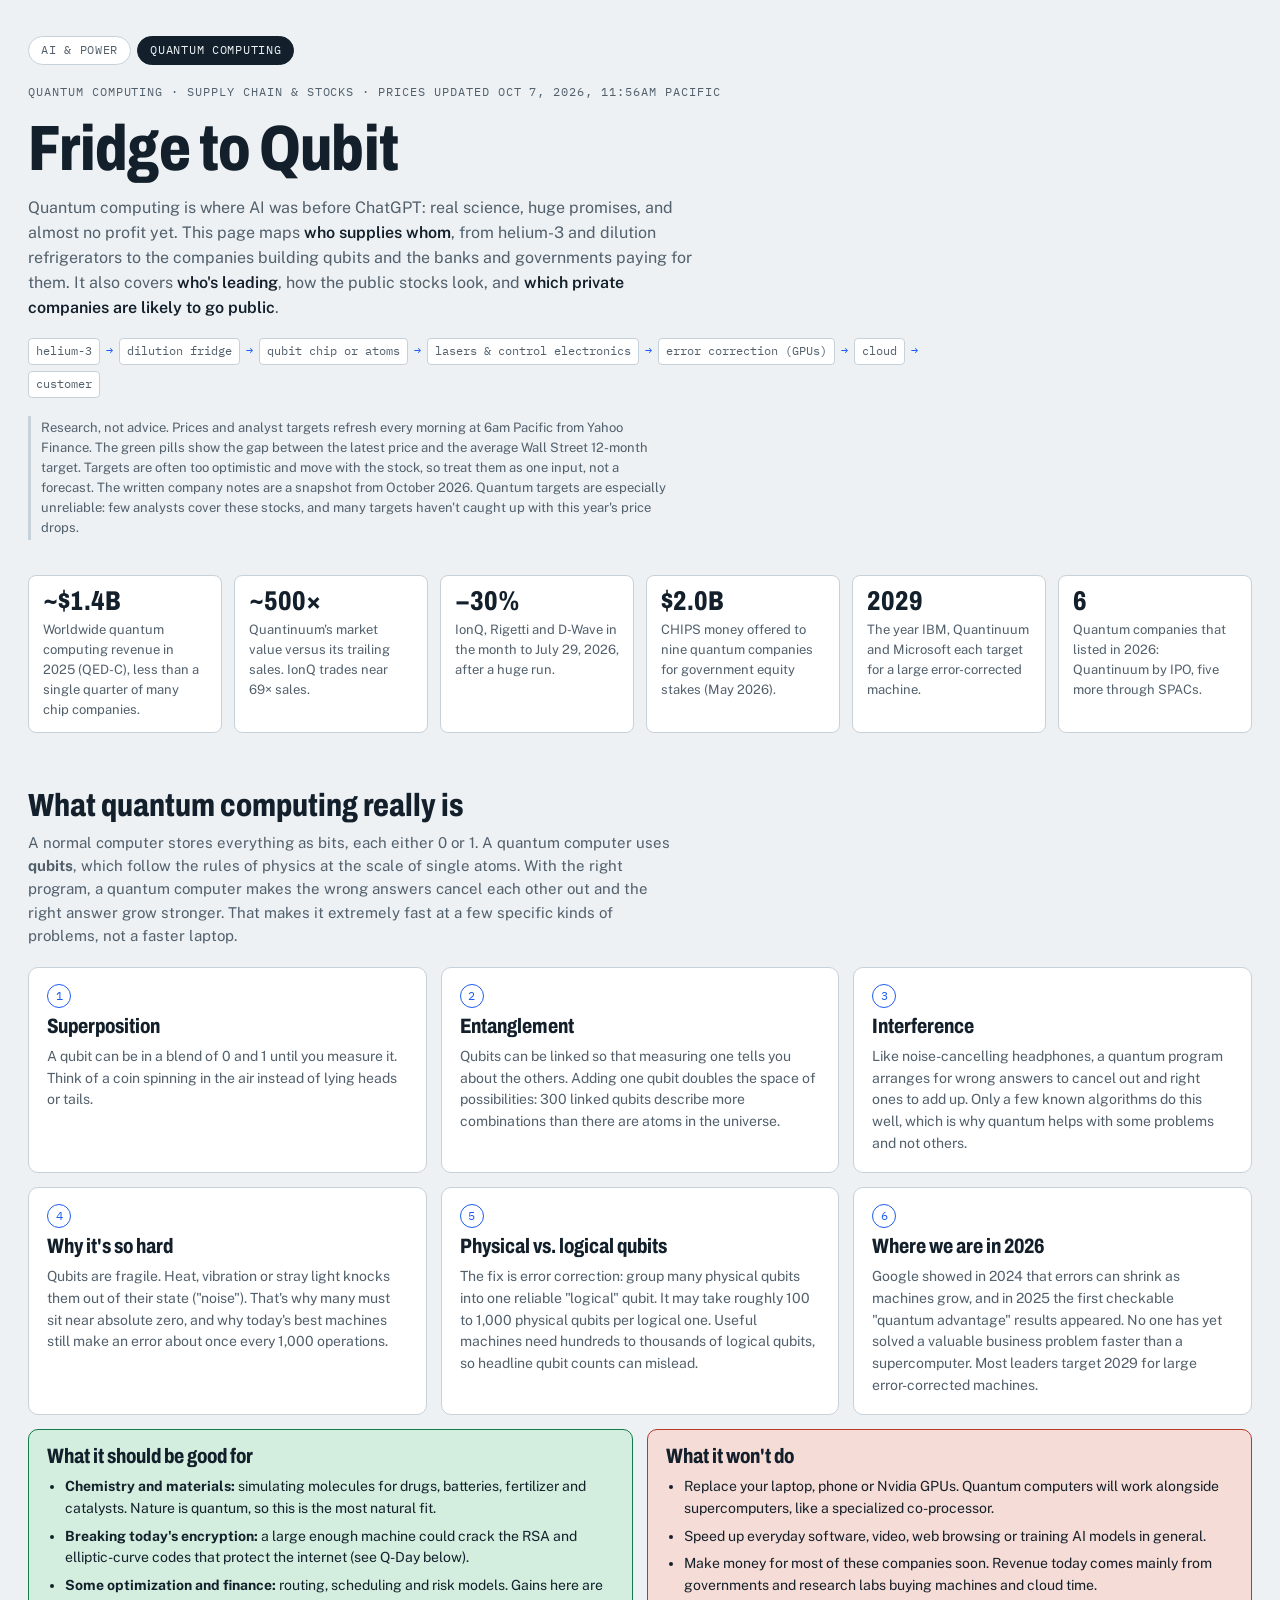
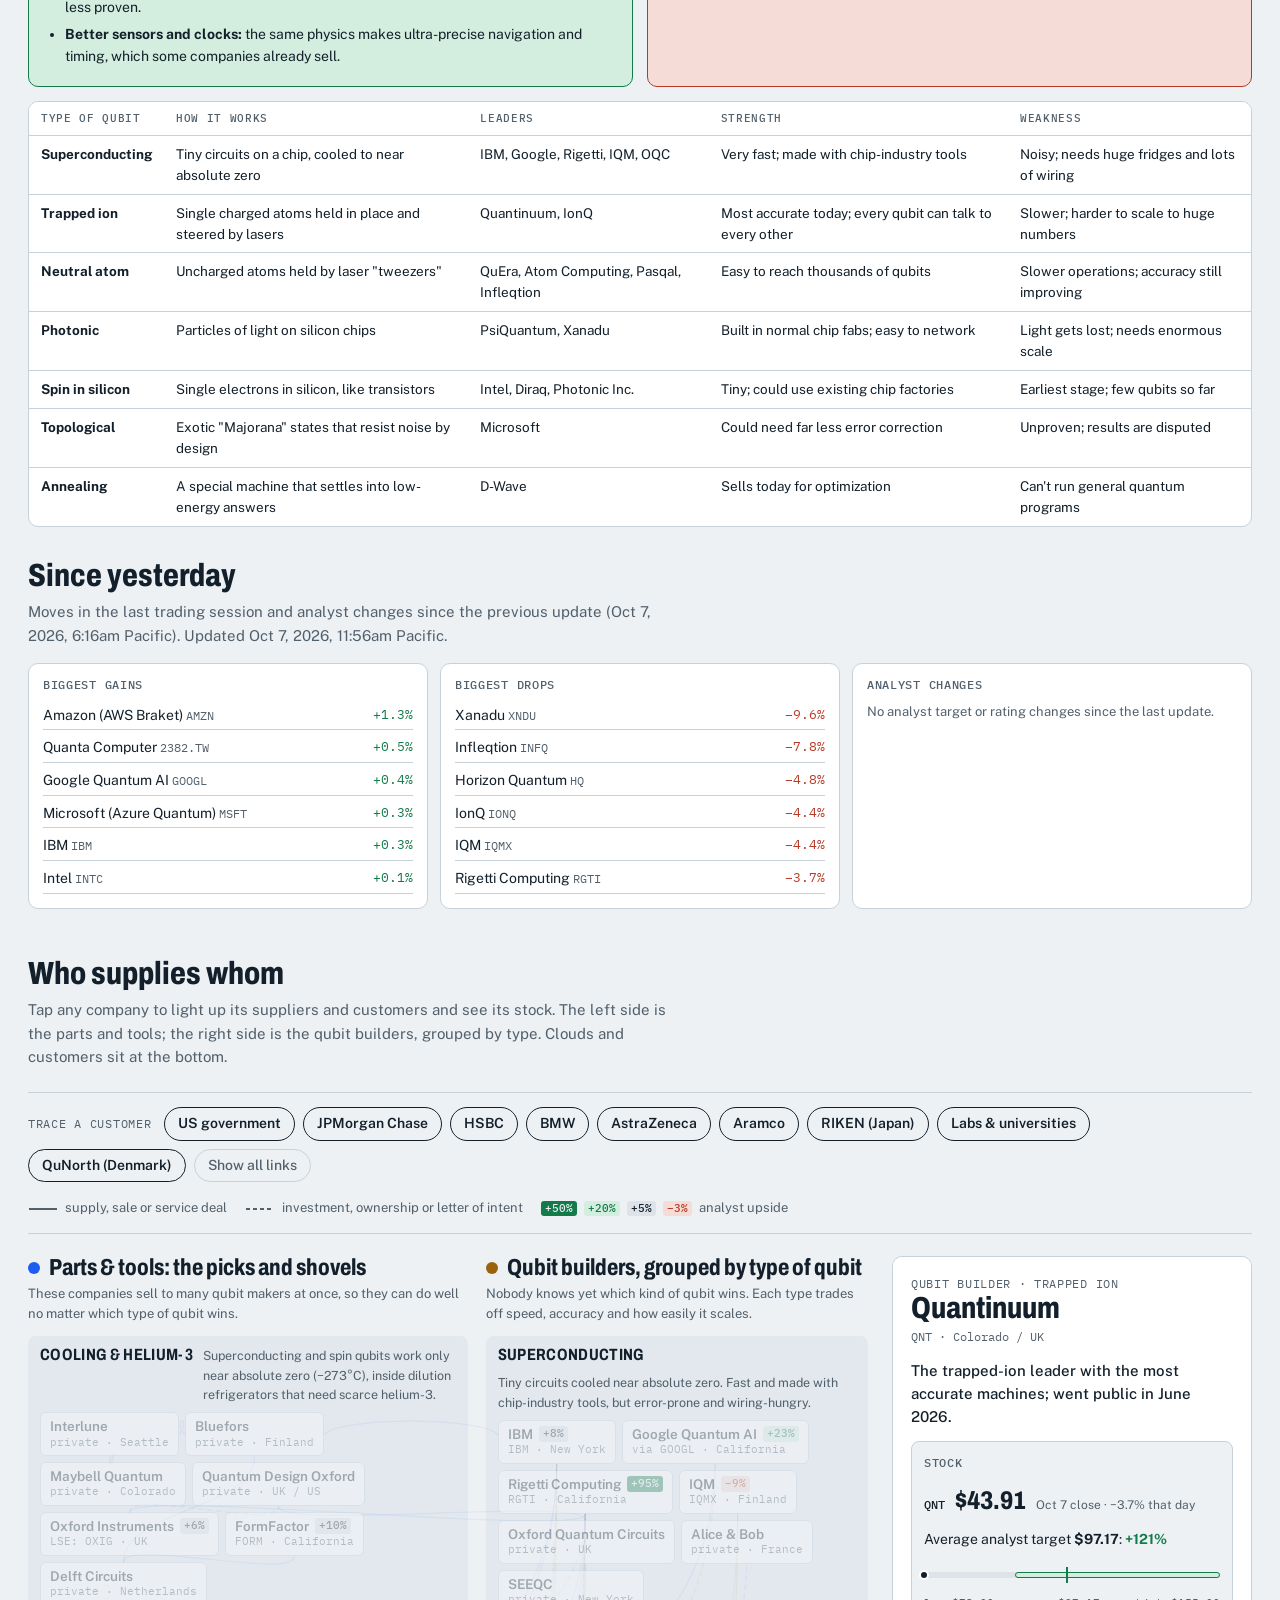
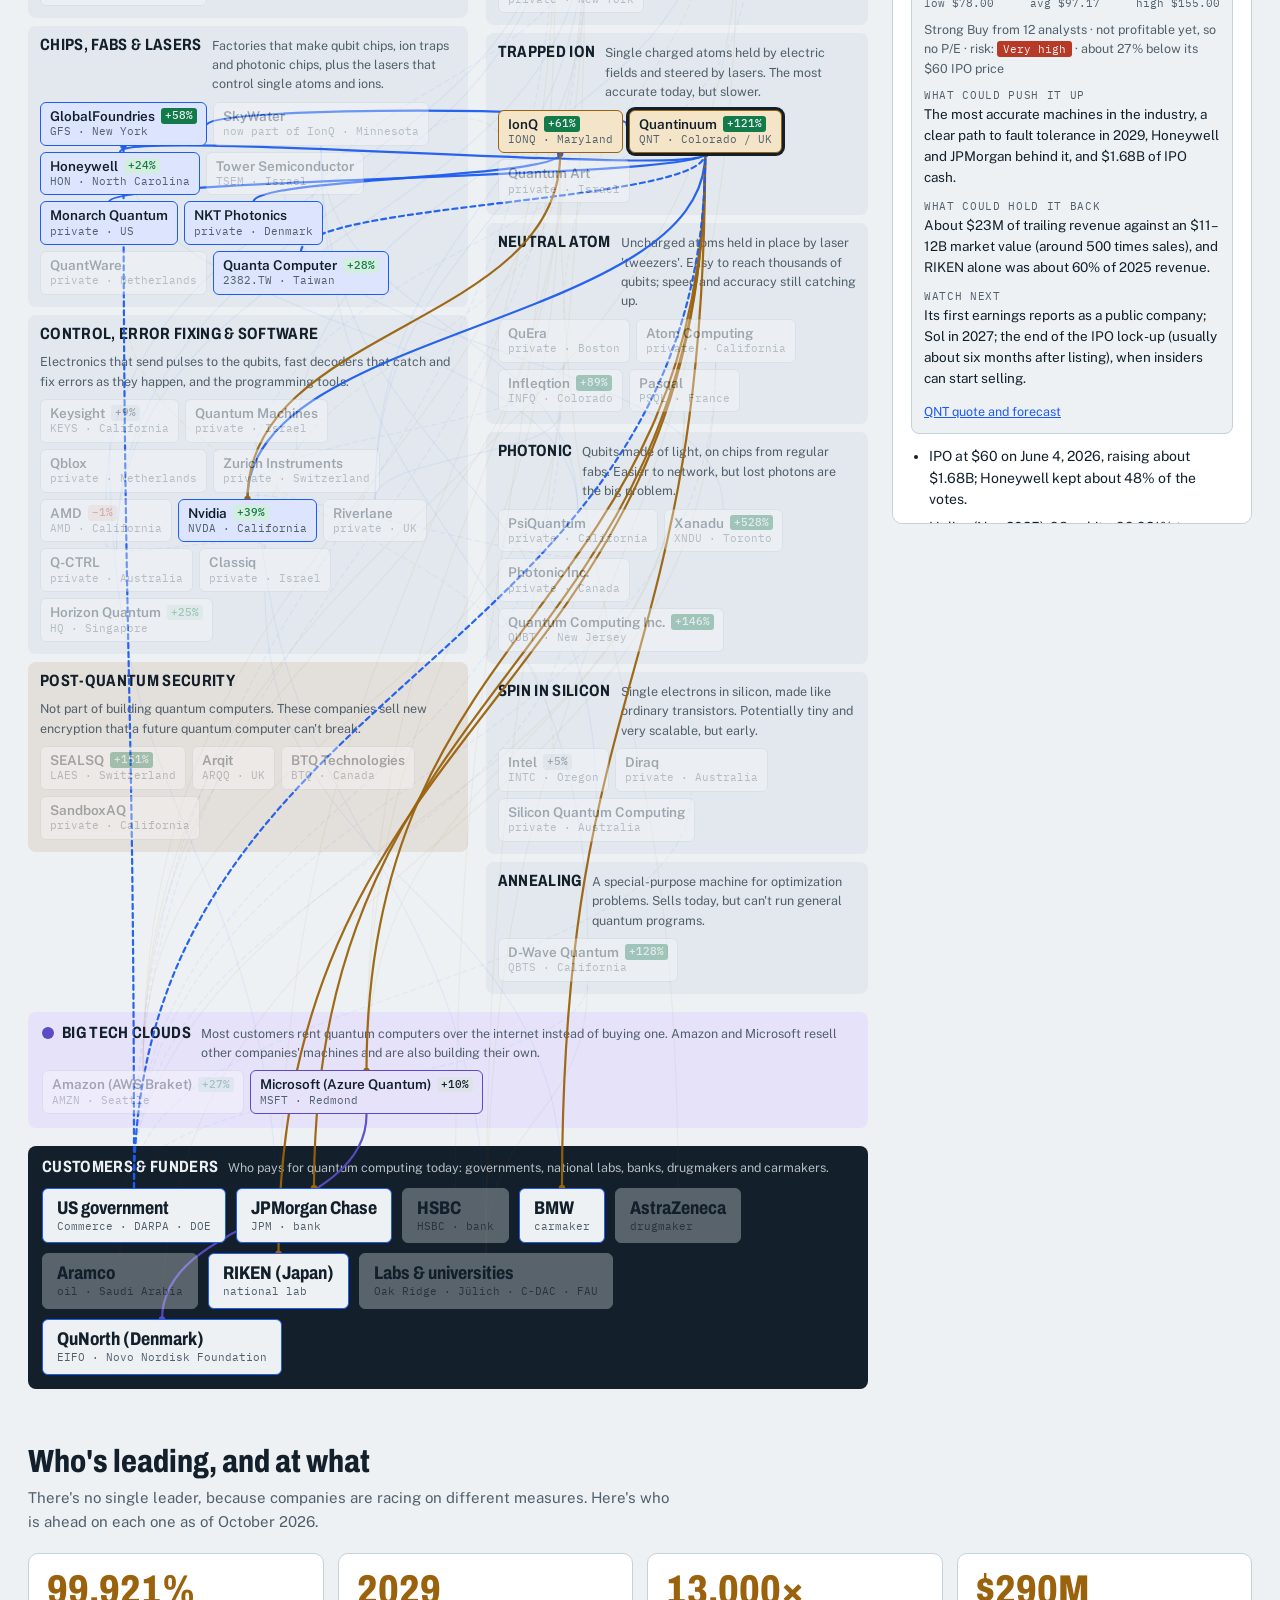
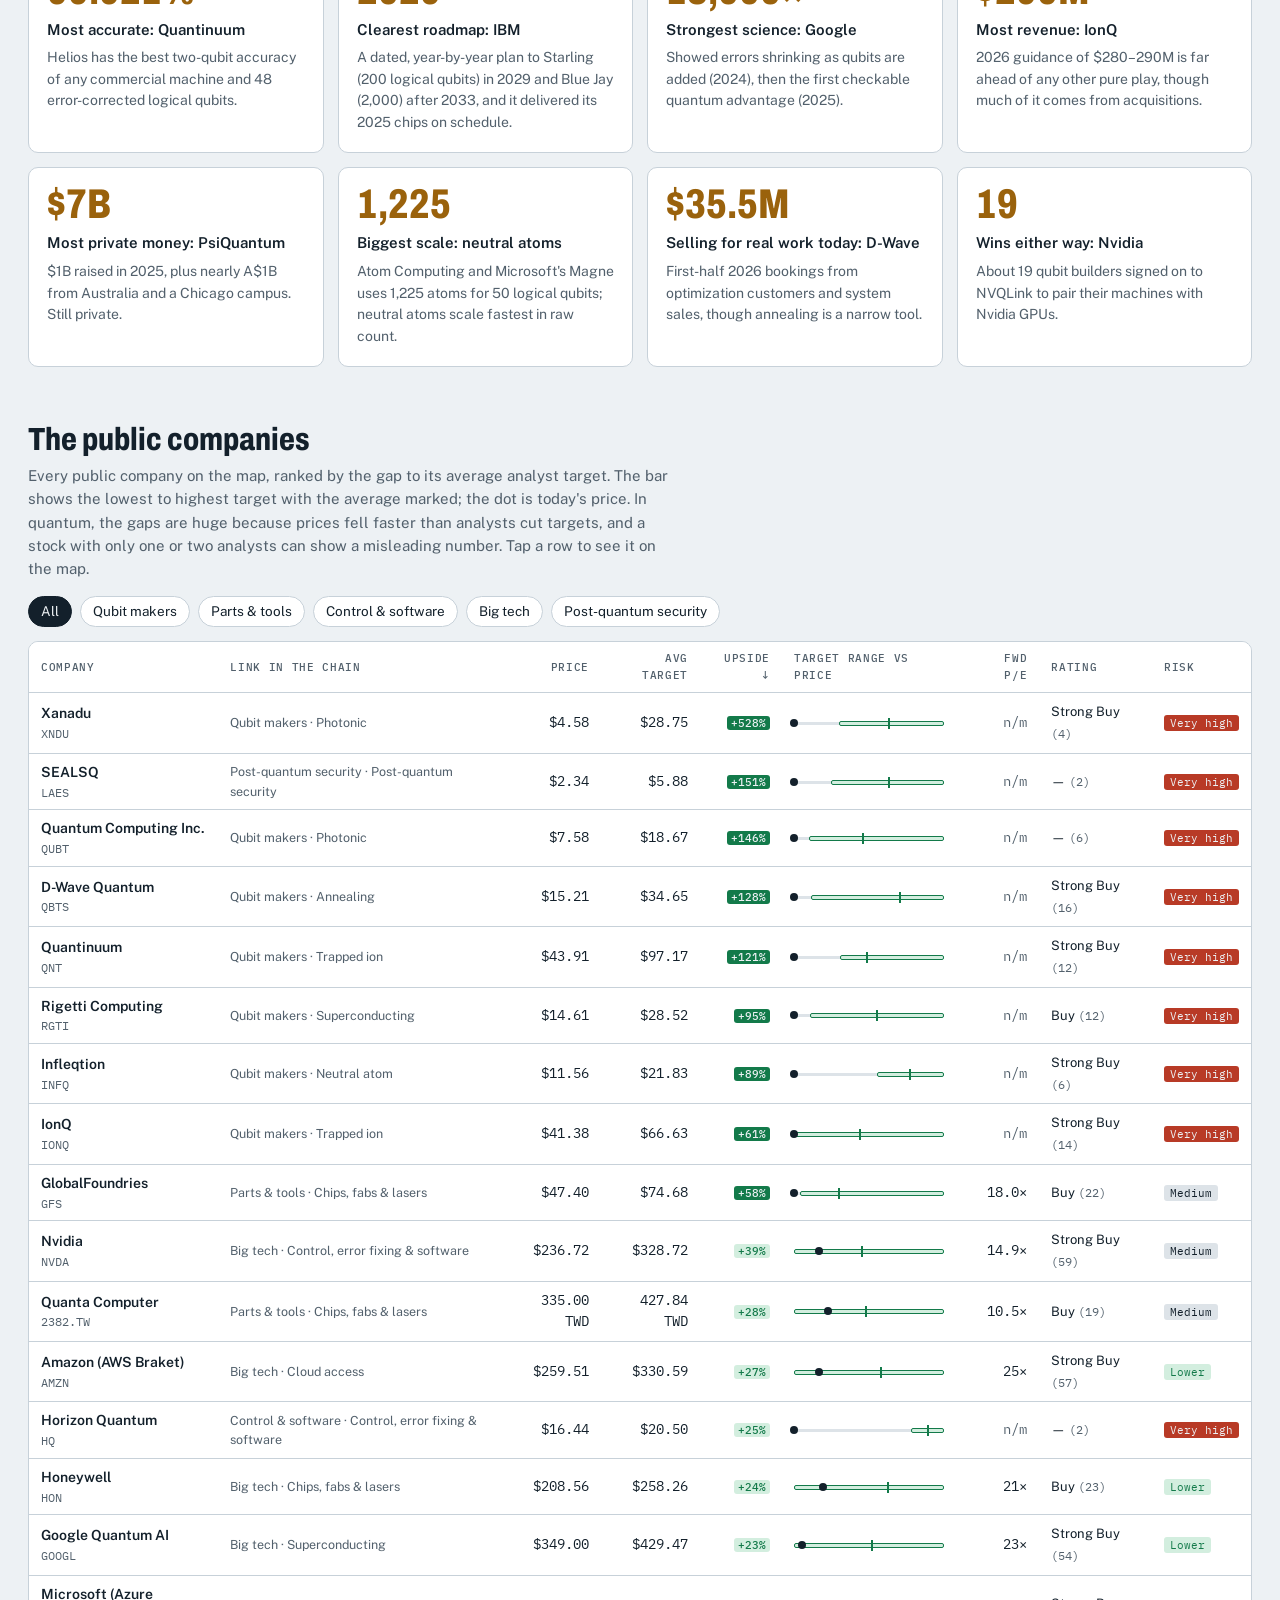
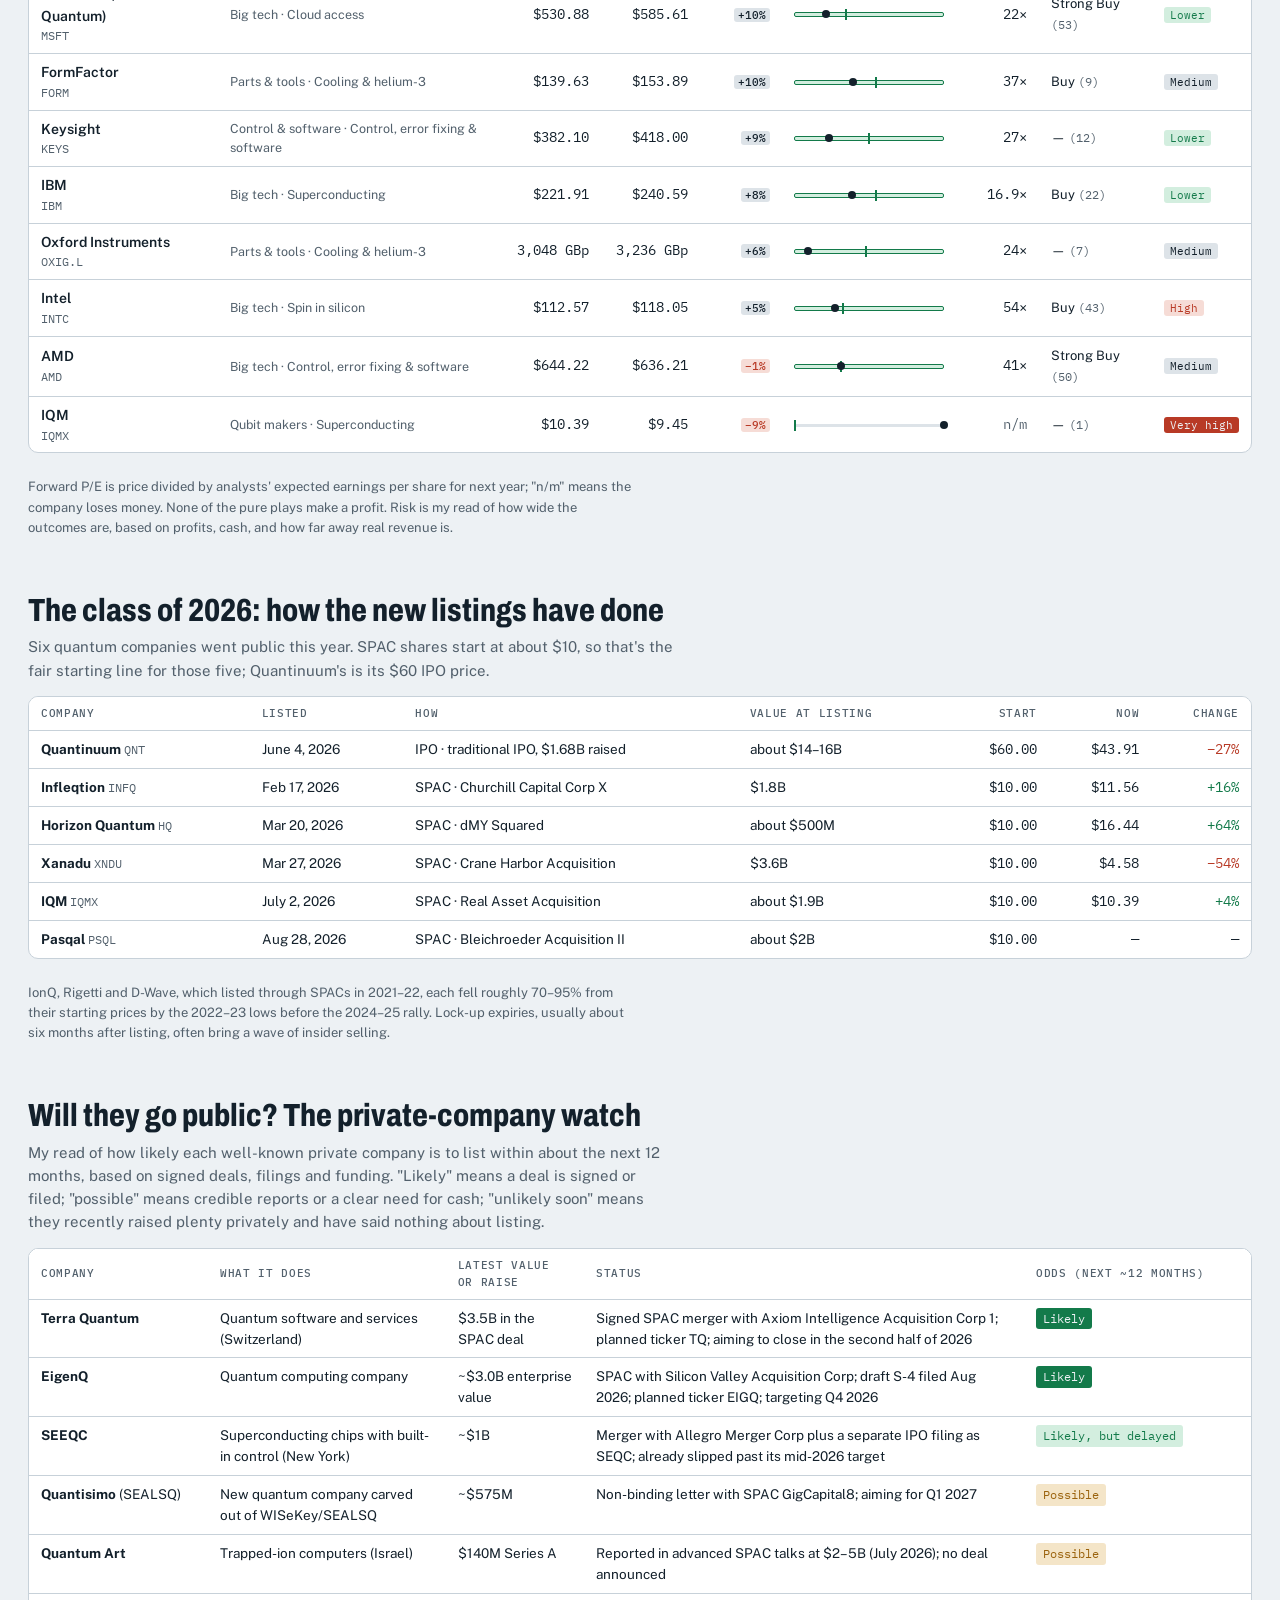
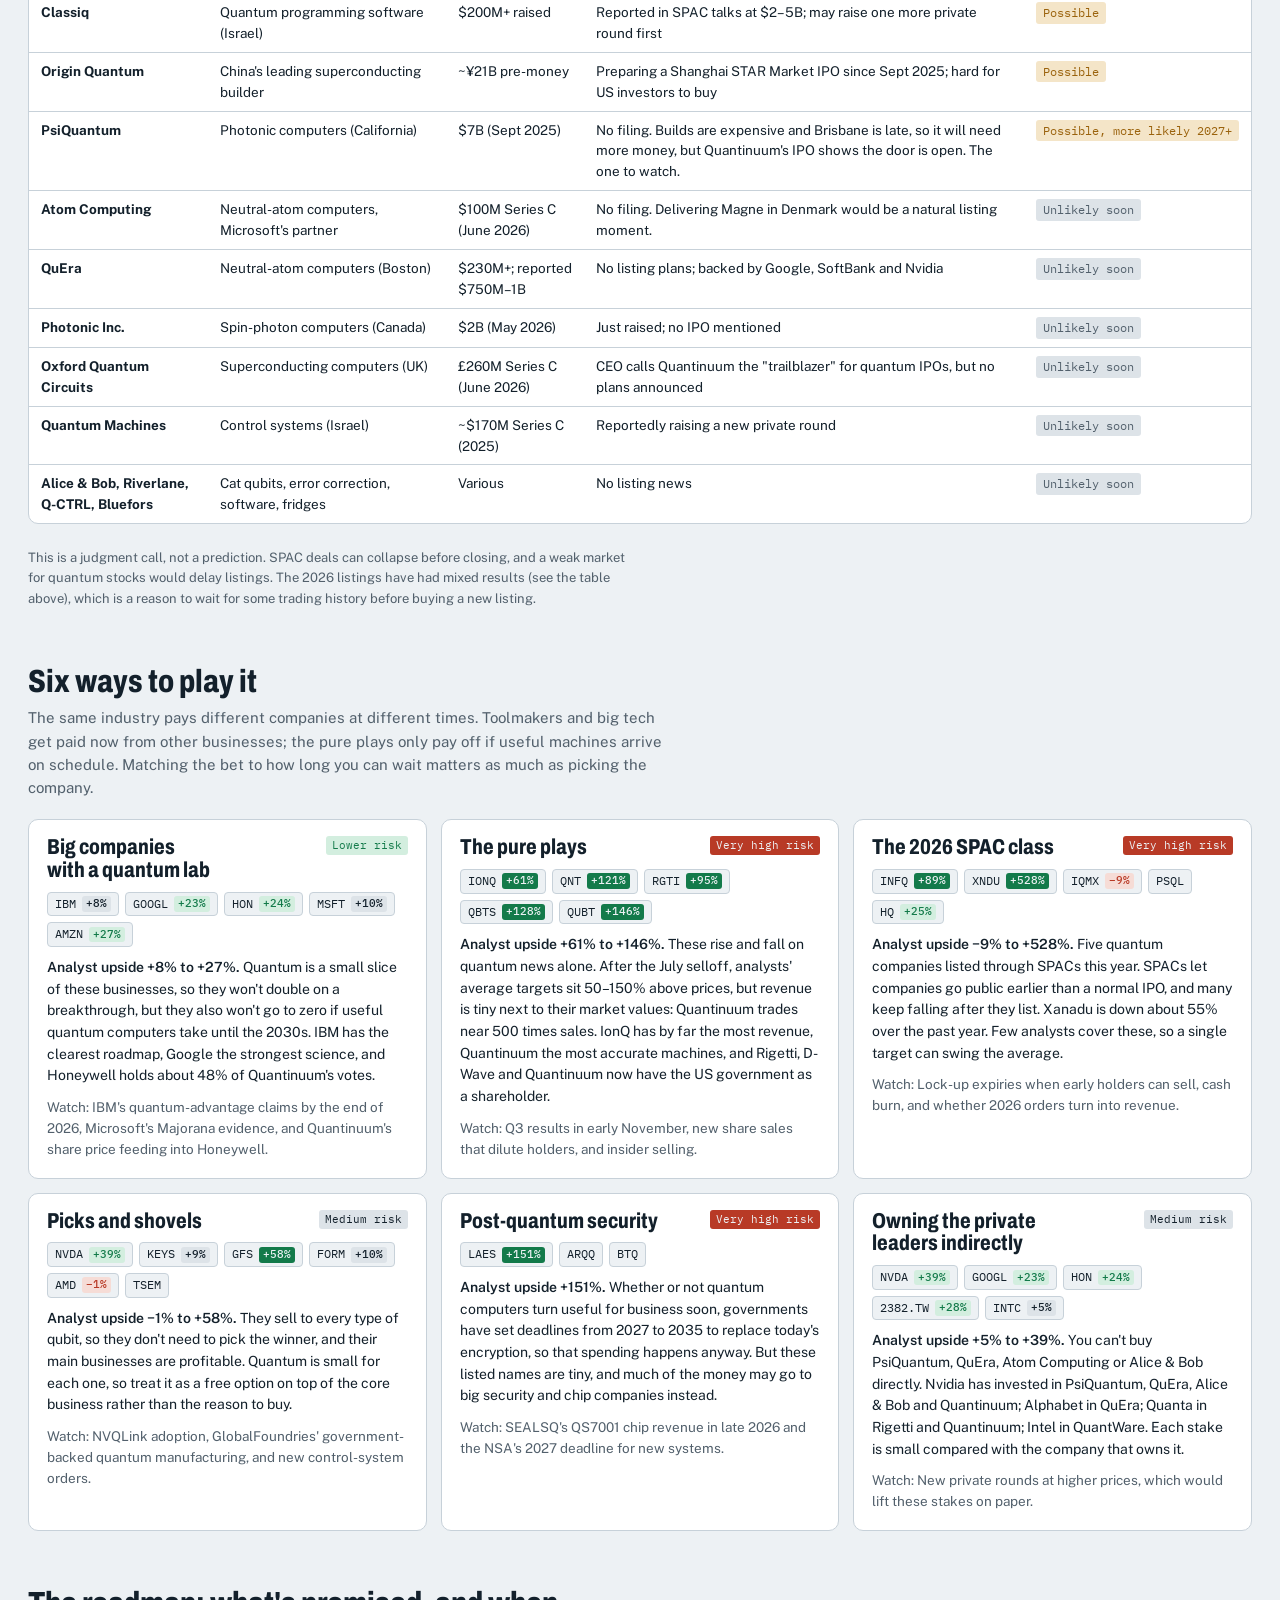
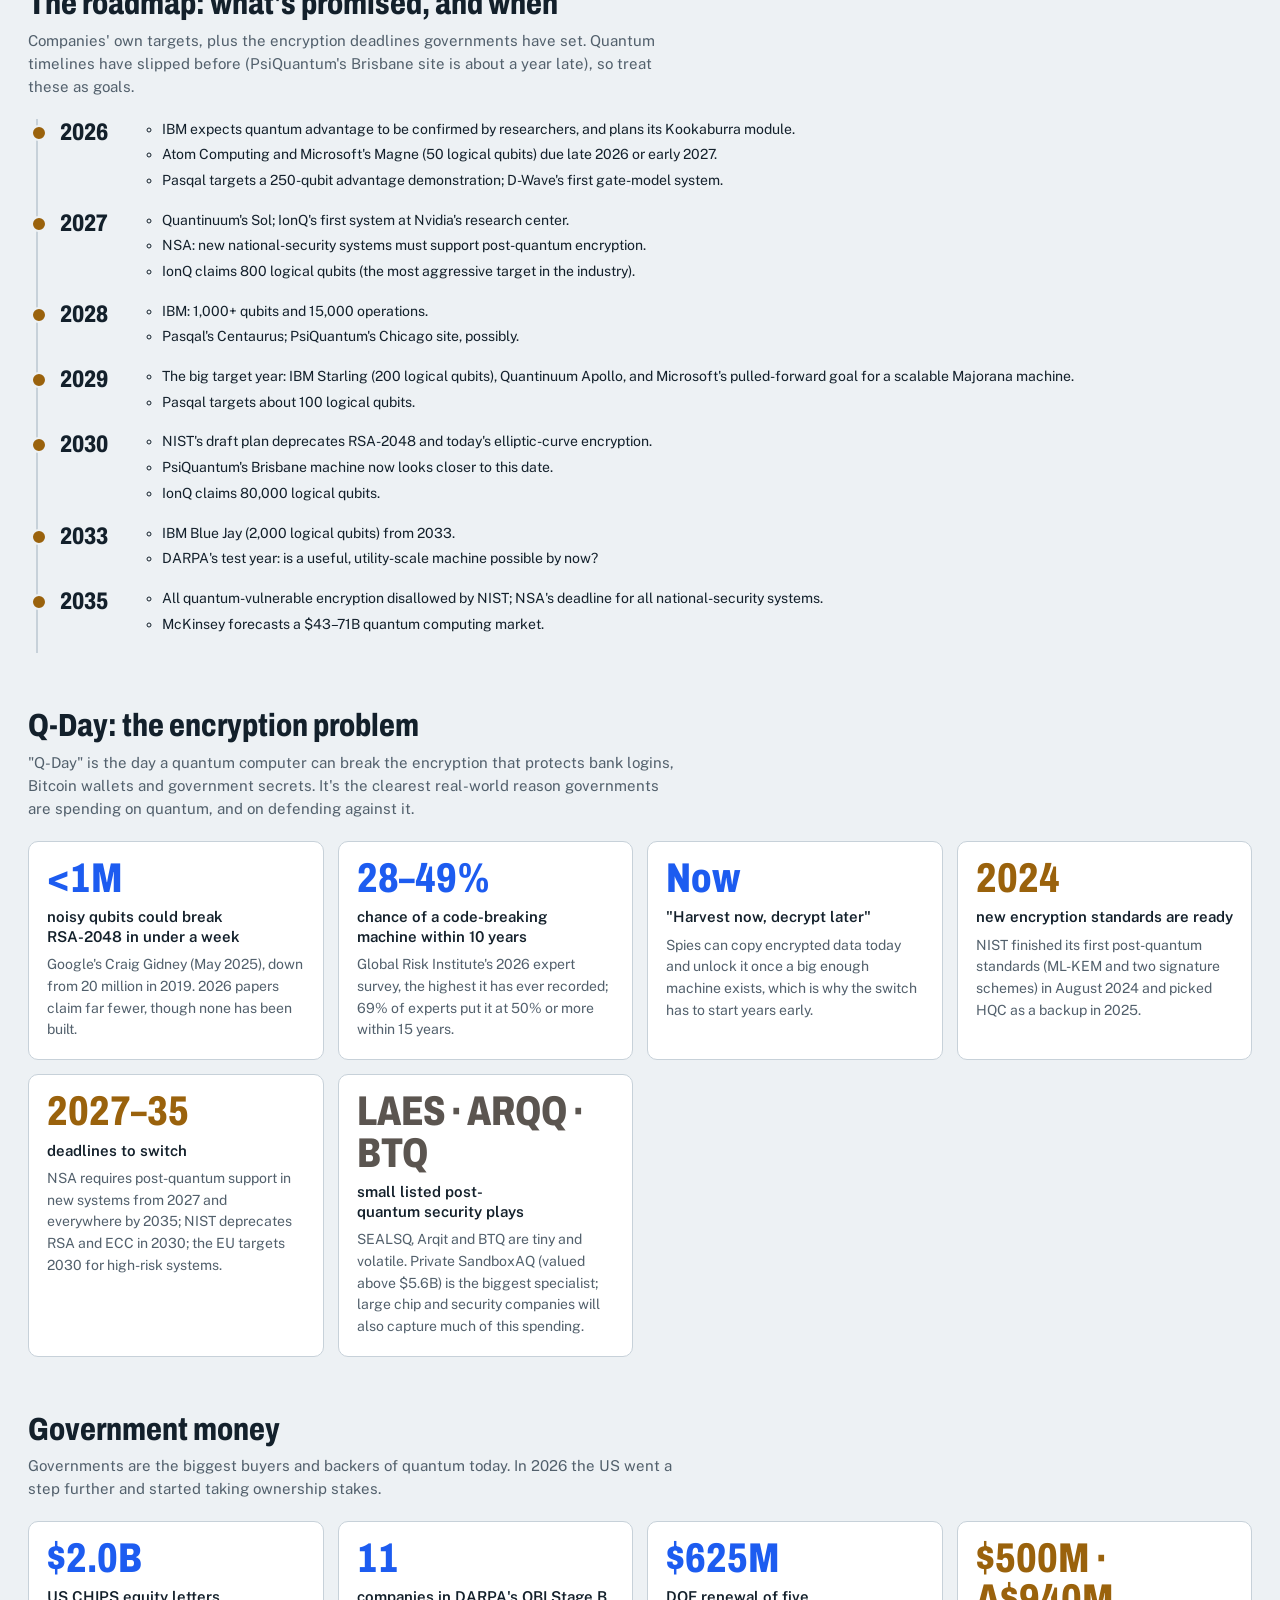
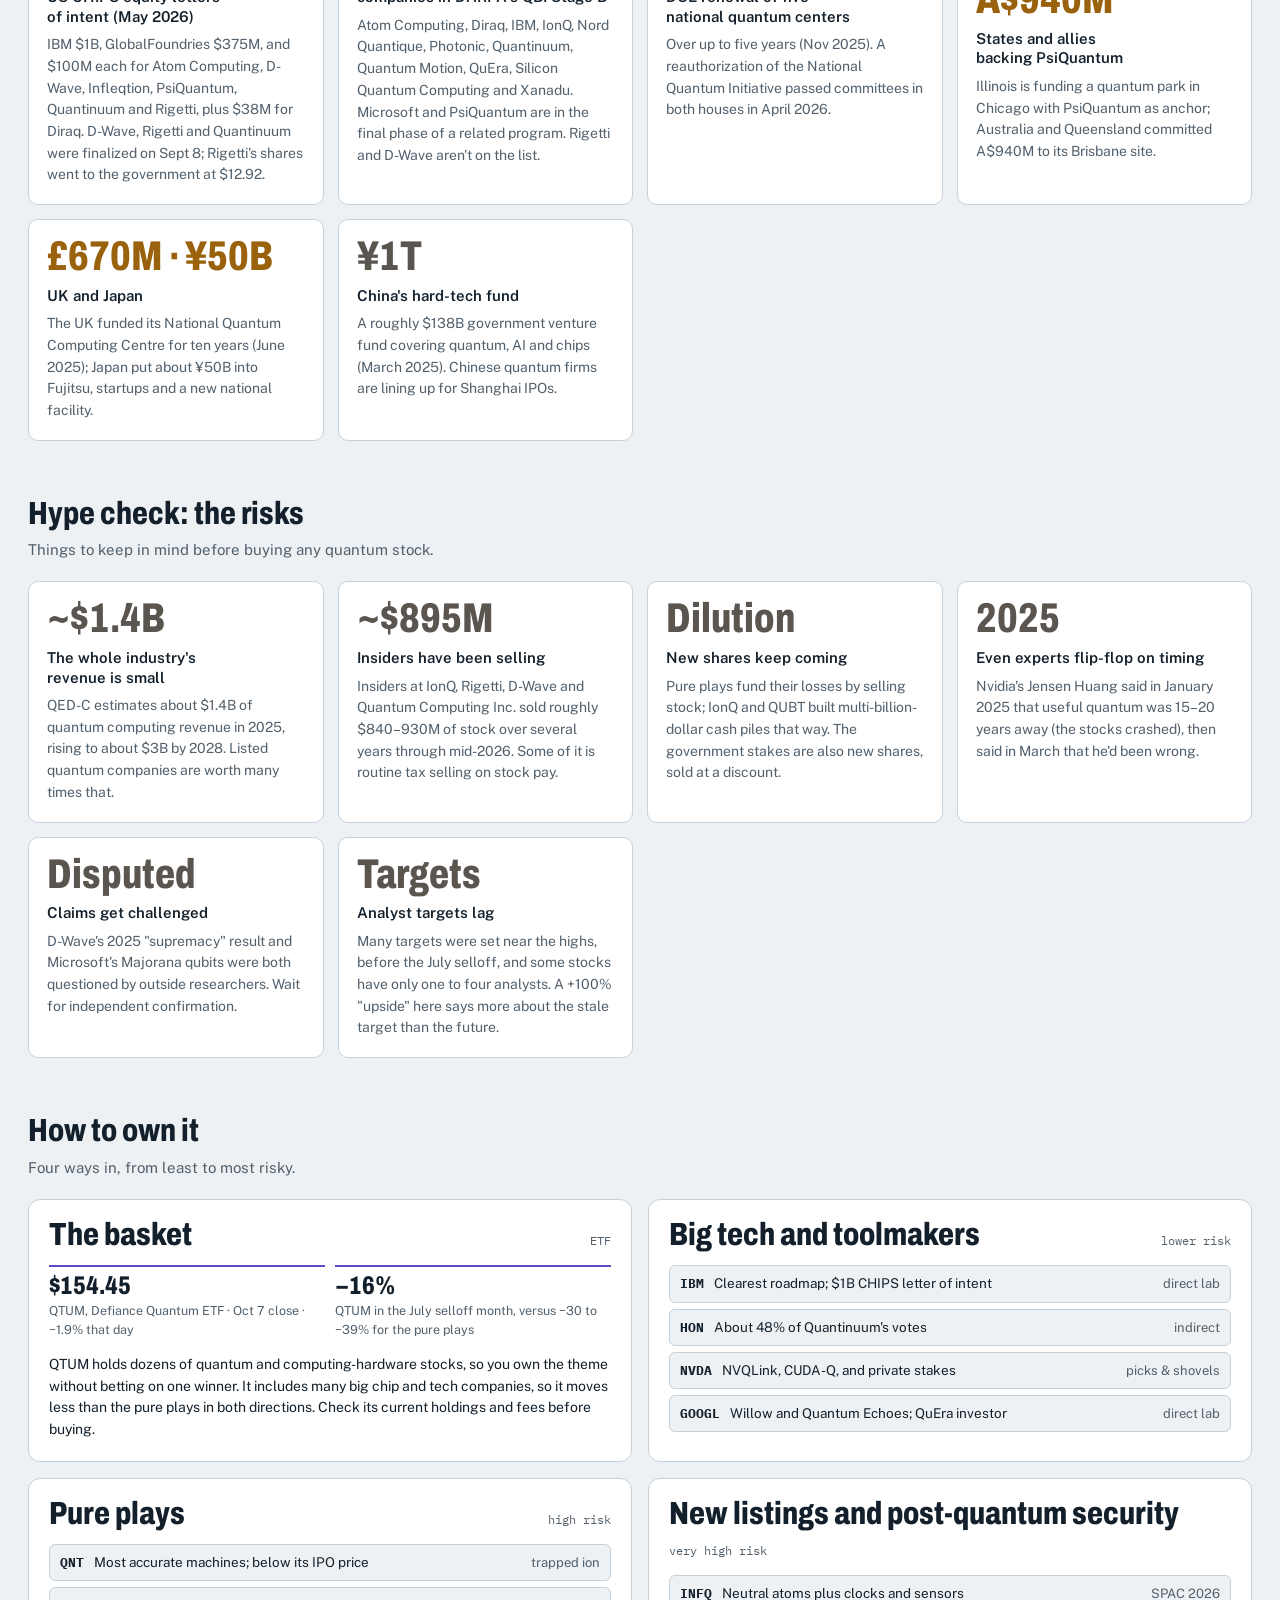
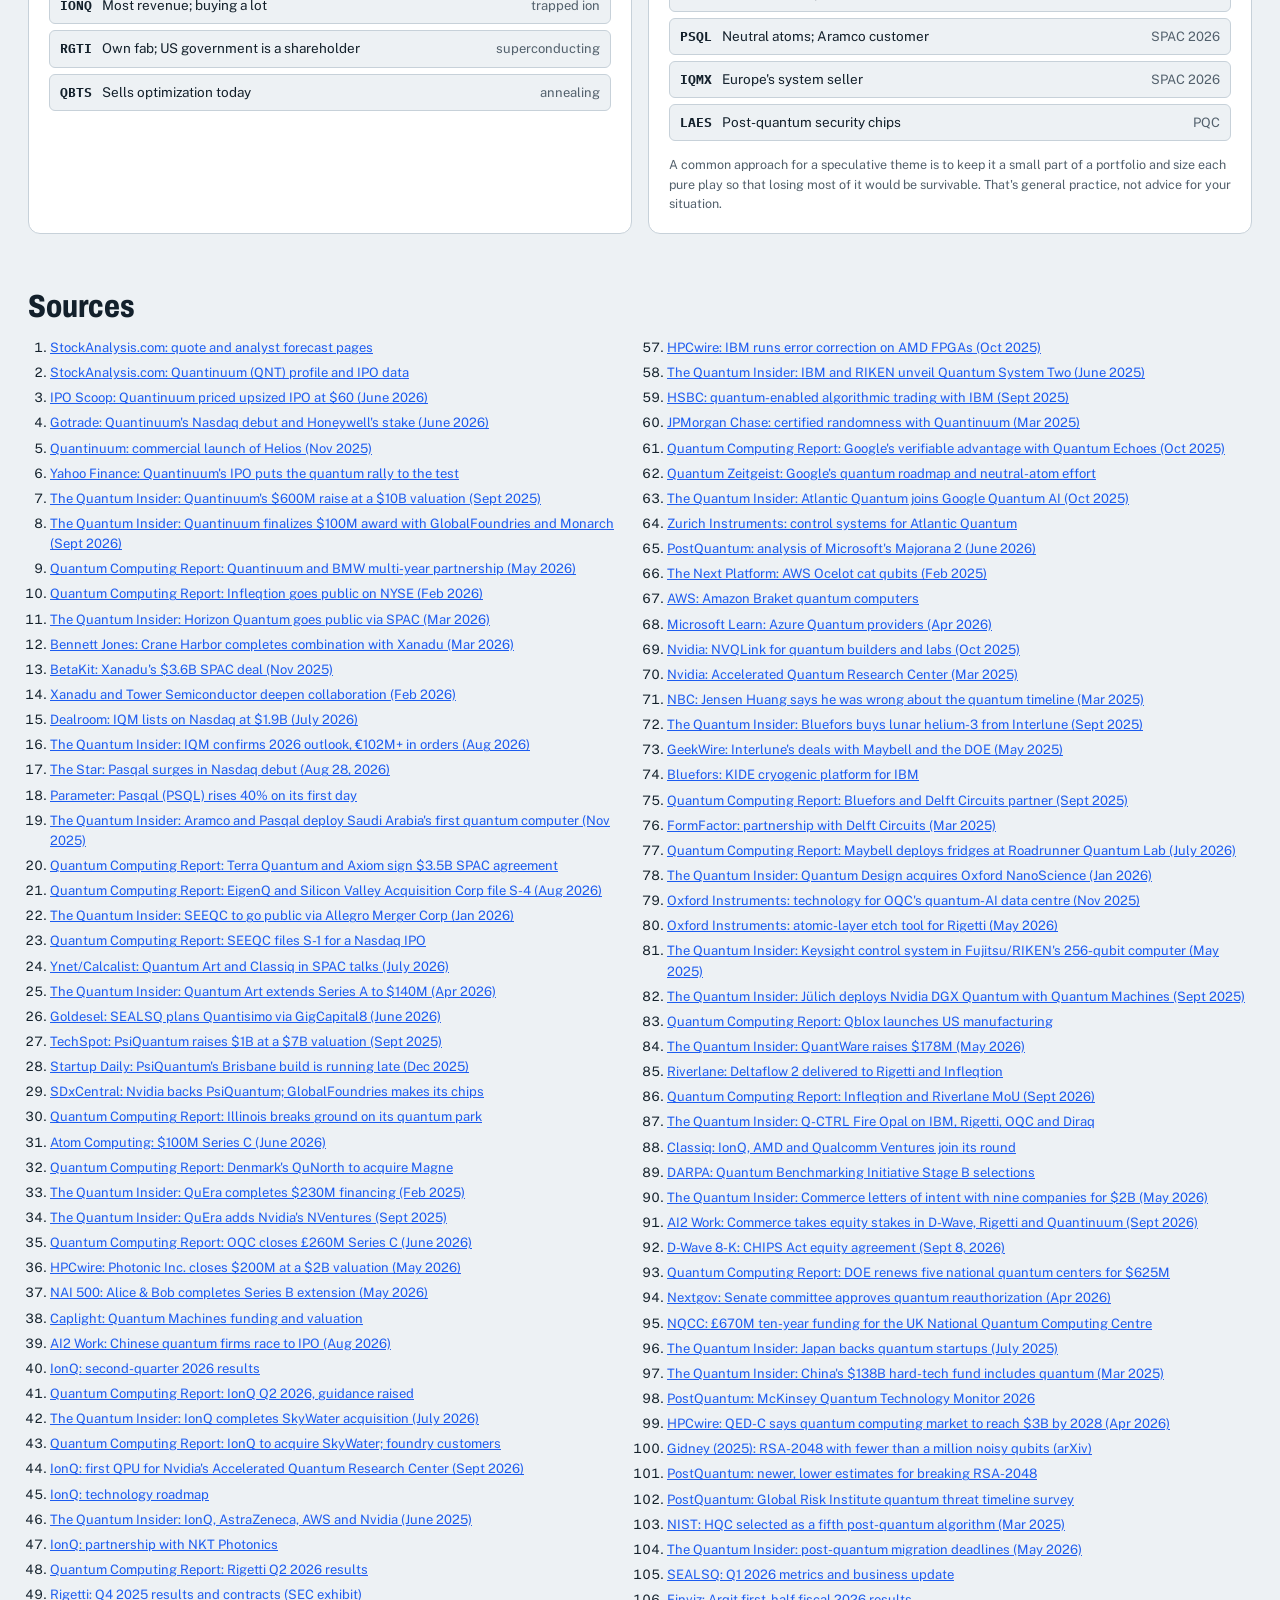
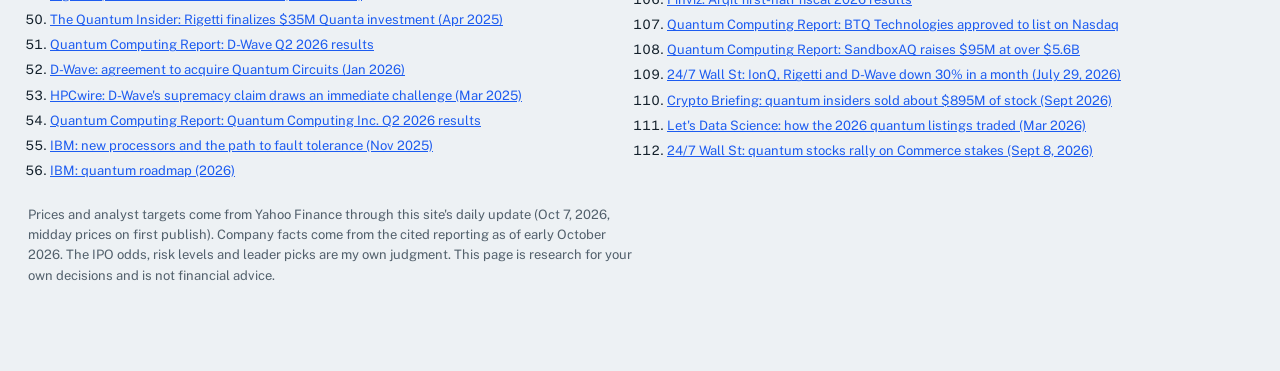
==== quantum.html @ eed77978 "Add quantum computing page and share the page engine - quantum.html: supply-chain map, leaders, publ" ====
<!doctype html>
<html lang="en">
<head>
<meta charset="utf-8">
<meta name="viewport" content="width=device-width, initial-scale=1, viewport-fit=cover">
<meta name="description" content="Interactive map of the quantum computing supply chain: who supplies whom, who's leading, public stocks with analyst targets, and which private companies may go public.">
<title>Fridge to Qubit</title>
<link rel="preconnect" href="https://fonts.googleapis.com">
<link rel="preconnect" href="https://fonts.gstatic.com" crossorigin>
<link rel="stylesheet" href="https://fonts.googleapis.com/css2?family=Archivo:wdth,wght@75..100,500..800&family=IBM+Plex+Mono:wght@400;500&family=Public+Sans:wght@400;500;600&display=swap">
<style>
/* Layout: two supply lanes (uranium → reactor, silicon → rack) feed a full-width band of data center builders, then the buyers; an inspector shows the selected company's role and stock; below, an upside table and themes. */
:root{
  --bg:#EDF1F4; --surface:#FFFFFF; --band:#E2E8ED; --ink:#13202B; --muted:#52606C; --rule:#C7D1D9;
  --atom:#1D5CF0; --atom-soft:#DCE5FD; --si:#9A620C; --si-soft:#F4E5C8; --coal:#5B5550; --coal-soft:#E3DFDA;
  --dc:#5B4BC4; --dc-soft:#E6E2FA;
  --pos:#137A4A; --pos-soft:#D3EEDF; --neg:#B83A26; --neg-soft:#F6DCD6; --flat:#DDE3E8;
  --dim:.32;
  --display:"Archivo","Arial Narrow",system-ui,sans-serif;
  --body:"Public Sans",system-ui,-apple-system,"Segoe UI",sans-serif;
  --mono:"IBM Plex Mono",ui-monospace,"SFMono-Regular",Menlo,monospace;
}
@media (prefers-color-scheme:dark){:root:not([data-theme="light"]){
  --bg:#0D141A; --surface:#151F28; --band:#1A2631; --ink:#E5ECF2; --muted:#92A2AF; --rule:#2B3946;
  --atom:#7099FF; --atom-soft:#1B2A4C; --si:#E2A64C; --si-soft:#3A2C15; --coal:#B8AFA6; --coal-soft:#2B2825;
  --dc:#A99CFF; --dc-soft:#272347;
  --pos:#4CC38A; --pos-soft:#163527; --neg:#F07A66; --neg-soft:#3D1F1A; --flat:#26323D;
  --dim:.28; color-scheme:dark }}
:root[data-theme="dark"]{
  --bg:#0D141A; --surface:#151F28; --band:#1A2631; --ink:#E5ECF2; --muted:#92A2AF; --rule:#2B3946;
  --atom:#7099FF; --atom-soft:#1B2A4C; --si:#E2A64C; --si-soft:#3A2C15; --coal:#B8AFA6; --coal-soft:#2B2825;
  --dc:#A99CFF; --dc-soft:#272347;
  --pos:#4CC38A; --pos-soft:#163527; --neg:#F07A66; --neg-soft:#3D1F1A; --flat:#26323D;
  --dim:.28; color-scheme:dark }

*{box-sizing:border-box}
[hidden]{display:none!important}
body{background:var(--bg);color:var(--ink);font-family:var(--body);font-size:15px;line-height:1.55}
.wrap{max-width:1360px;margin:0 auto;padding-inline:20px;padding-block:28px 64px}
h1,h2,h3{font-family:var(--display);font-stretch:78%;text-wrap:balance;margin:0;line-height:1.05}
a{color:var(--atom)}
button{font:inherit;color:inherit}
:focus-visible{outline:2px solid var(--atom);outline-offset:2px}
.num{font-family:var(--mono);font-variant-numeric:tabular-nums}

/* page nav */
.pages{display:flex;flex-wrap:wrap;gap:6px;margin-bottom:18px}
.pages a{font-family:var(--mono);font-size:12px;letter-spacing:.06em;text-transform:uppercase;text-decoration:none;color:var(--muted);border:1px solid var(--rule);border-radius:999px;padding:4px 12px;background:var(--surface)}
.pages a:hover{color:var(--ink);border-color:var(--ink)}
.pages a[aria-current="page"]{background:var(--ink);color:var(--bg);border-color:var(--ink)}

/* header */
.top{display:grid;gap:14px;max-width:900px}
.kicker{font-family:var(--mono);font-size:12px;letter-spacing:.08em;text-transform:uppercase;color:var(--muted)}
h1{font-size:clamp(2.4rem,6vw,4rem);font-weight:800;letter-spacing:-.01em}
.lede{margin:0;max-width:68ch;color:var(--muted);font-size:16px}
.lede b{color:var(--ink);font-weight:600}
.fuelpath{display:flex;flex-wrap:wrap;gap:6px;align-items:center;margin-top:4px;font-family:var(--mono);font-size:12px;color:var(--muted)}
.fuelpath span{background:var(--surface);border:1px solid var(--rule);border-radius:4px;padding:3px 7px;white-space:nowrap}
.fuelpath i{font-style:normal;color:var(--atom)}
.notice{margin-top:4px;font-size:13px;color:var(--muted);border-left:3px solid var(--rule);padding:2px 0 2px 10px;max-width:80ch}

/* setup strip */
.setup{display:grid;grid-template-columns:repeat(auto-fit,minmax(min(100%,190px),1fr));gap:12px;margin-top:22px}
.setup div{background:var(--surface);border:1px solid var(--rule);border-radius:8px;padding:12px 14px;display:grid;gap:4px;align-content:start}
.setup b{font-family:var(--display);font-stretch:75%;font-size:1.7rem;font-weight:800;line-height:1;font-variant-numeric:tabular-nums}
.setup span{font-size:13px;color:var(--muted)}

.controls{display:flex;flex-wrap:wrap;gap:16px 28px;align-items:center;margin-top:24px;padding-block:14px;border-top:1px solid var(--rule);border-bottom:1px solid var(--rule)}
.pick{display:flex;flex-wrap:wrap;gap:8px;align-items:center}
.pick .lbl{font-family:var(--mono);font-size:12px;text-transform:uppercase;letter-spacing:.06em;color:var(--muted);margin-right:4px}
.pick button{border:1px solid var(--ink);background:transparent;border-radius:999px;padding:5px 13px;cursor:pointer;font-weight:600;font-size:14px}
.pick button[aria-pressed="true"]{background:var(--ink);color:var(--bg)}
.pick button.clear{border-color:var(--rule);font-weight:500;color:var(--muted)}
.legend{display:flex;flex-wrap:wrap;gap:8px 18px;font-size:13px;color:var(--muted);align-items:center}
.legend span{display:inline-flex;align-items:center;gap:7px}
.legend svg{flex:none}
.legend .fut{width:22px;height:14px;border:1.5px dashed var(--muted);border-radius:3px}

/* upside pill */
.up{font-family:var(--mono);font-size:10.5px;font-weight:500;border-radius:3px;padding:0 4px;line-height:1.5;white-space:nowrap;font-variant-numeric:tabular-nums}
.up.hi{background:var(--pos);color:var(--bg)}
.up.mid{background:var(--pos-soft);color:var(--pos)}
.up.lo{background:var(--flat);color:var(--ink)}
.up.neg{background:var(--neg-soft);color:var(--neg)}
.up.pv{background:transparent;color:var(--muted);border:1px solid var(--rule)}

/* main grid */
.stage{display:grid;grid-template-columns:minmax(0,1fr) 360px;gap:24px;margin-top:22px;align-items:start}
.map{position:relative;display:grid;grid-template-columns:minmax(0,1.15fr) minmax(0,1fr);gap:18px;min-width:0}
.map svg.links{position:absolute;inset:0;width:100%;height:100%;z-index:1;pointer-events:none;overflow:visible}
.lane{display:grid;gap:8px;align-content:start;min-width:0}
.lanehead{display:grid;gap:4px;padding-bottom:4px}
.lanehead h2{font-size:1.45rem;font-weight:750;display:flex;gap:9px;align-items:center}
.lanehead h2 .sw{width:12px;height:12px;border-radius:50%;flex:none}
.lane.power .sw{background:var(--atom)} .lane.hw .sw{background:var(--si)}
.lanehead p{margin:0;font-size:13px;color:var(--muted);max-width:60ch}
.band{background:var(--band);border-radius:8px;padding:10px 12px 12px;display:grid;gap:8px}
.bandhead{display:flex;gap:10px;align-items:baseline;flex-wrap:wrap}
.bandhead h3{font-size:1.02rem;font-weight:700;letter-spacing:.02em;text-transform:uppercase}
.bandhead p{margin:0;font-size:12.5px;color:var(--muted);flex:1 1 220px;min-width:0}
.chips{display:flex;flex-wrap:wrap;gap:6px}
.chip{position:relative;z-index:2;display:inline-flex;flex-direction:column;align-items:flex-start;gap:1px;text-align:left;cursor:pointer;
  background:var(--surface);border:1.5px solid var(--rule);border-radius:6px;padding:5px 9px 6px;min-width:0;transition:opacity .2s,border-color .2s,background .2s}
.chip .nm{display:flex;gap:6px;align-items:center}
.chip .cn{font-weight:600;font-size:13.5px;line-height:1.2}
.chip .ct{font-family:var(--mono);font-size:10.5px;color:var(--muted);line-height:1.3}
.chip.future{border-style:dashed}
.chip:hover{border-color:var(--ink)}
.map.has-sel .chip:not(.on){opacity:var(--dim)}
.lane.power .chip.on{border-color:var(--atom);background:var(--atom-soft)}
.lane.hw .chip.on{border-color:var(--si);background:var(--si-soft)}
.band.coal .chip.on{border-color:var(--coal);background:var(--coal-soft)}
.dcband .chip.on{border-color:var(--dc);background:var(--dc-soft)}
.chip.sel{box-shadow:0 0 0 3px var(--ink)}
.band.coal{background:var(--coal-soft)}
.dcband{grid-column:1/-1;background:var(--dc-soft);border-radius:8px;padding:12px 14px 14px;display:grid;gap:8px}
.dcband .bandhead h3 .sw{display:inline-block;width:12px;height:12px;border-radius:50%;background:var(--dc);margin-right:8px;vertical-align:-1px}
.buyers{grid-column:1/-1;background:var(--ink);color:var(--bg);border-radius:8px;padding:12px 14px 14px;display:grid;gap:10px}
.buyers .bandhead p{color:inherit;opacity:.75}
.buyers .chips{gap:10px}
.buyers .chip{background:var(--bg);border-color:var(--bg);color:var(--ink);padding:8px 14px 9px}
.buyers .chip .cn{font-family:var(--display);font-stretch:80%;font-size:1.15rem;font-weight:750}
.buyers .chip.on{background:var(--bg);border-color:var(--atom)}
.buyers .chip.sel{box-shadow:0 0 0 3px var(--atom)}

/* inspector */
.inspector{position:sticky;top:calc(env(safe-area-inset-top,0px) + 16px);background:var(--surface);border:1px solid var(--rule);border-radius:10px;padding:18px 18px 20px;display:grid;gap:12px;max-height:calc(100vh - 32px);overflow:auto}
.eyebrow{font-family:var(--mono);font-size:11.5px;letter-spacing:.06em;text-transform:uppercase;color:var(--muted)}
.inspector h2{font-size:1.9rem;font-weight:780}
.inspector .where{font-family:var(--mono);font-size:12px;color:var(--muted);margin-top:4px}
.inspector .role{margin:0;font-size:15px;font-weight:500}
.inspector ul.facts{margin:0;padding-left:18px;display:grid;gap:6px;font-size:14px}
.inspector h4{margin:0 0 6px;font-family:var(--mono);font-size:11.5px;letter-spacing:.06em;text-transform:uppercase;color:var(--muted);font-weight:500}
.rel{display:grid;gap:6px}
.rel button{display:grid;grid-template-columns:auto 1fr;gap:2px 8px;text-align:left;background:var(--bg);border:1px solid var(--rule);border-radius:6px;padding:6px 9px;cursor:pointer;font-size:13.5px}
.rel button:hover{border-color:var(--ink)}
.rel button b{font-weight:600}
.rel button span{grid-column:1/-1;color:var(--muted);font-size:12.5px}
.rel .none{font-size:13px;color:var(--muted);margin:0}
.srcs{font-size:12.5px;display:flex;flex-wrap:wrap;gap:4px 12px}
.sheetbar{display:none}
.body{display:grid;gap:12px}

.stock{border:1px solid var(--rule);border-radius:8px;padding:12px;display:grid;gap:9px;background:var(--bg)}
.stock .row1{display:flex;flex-wrap:wrap;align-items:baseline;gap:4px 10px}
.stock .tk{font-family:var(--mono);font-size:12px;font-weight:500}
.stock .px{font-family:var(--display);font-stretch:80%;font-size:1.6rem;font-weight:780;font-variant-numeric:tabular-nums}
.stock .dt{font-size:12px;color:var(--muted)}
.stock .tgt{font-size:14px}
.stock .tgt b.p{color:var(--pos)} .stock .tgt b.n{color:var(--neg)}
.stock .meta{font-size:12.5px;color:var(--muted)}
.stock dl{margin:0;display:grid;gap:6px;font-size:13.5px}
.stock dt{font-family:var(--mono);font-size:11px;letter-spacing:.06em;text-transform:uppercase;color:var(--muted)}
.stock dd{margin:0 0 4px}
.stock .priv{font-size:13.5px;margin:0}

/* range bar */
.rb{position:relative;height:30px}
.rb .track{position:absolute;left:0;right:0;top:12px;height:6px;border-radius:3px;background:var(--flat)}
.rb .span{position:absolute;top:12px;height:6px;border-radius:3px;background:var(--pos-soft);border:1px solid var(--pos)}
.rb .avg{position:absolute;top:7px;width:2px;height:16px;background:var(--pos)}
.rb .dot{position:absolute;top:10px;width:10px;height:10px;border-radius:50%;background:var(--ink);border:2px solid var(--surface);transform:translateX(-5px)}
.rb .lab{position:absolute;top:21px;font-family:var(--mono);font-size:10px;color:var(--muted);white-space:nowrap}
.rbl{display:flex;justify-content:space-between;font-family:var(--mono);font-size:10.5px;color:var(--muted);margin-top:-4px}

/* upside section */
section.block{margin-top:56px}
section.block>h2{font-size:2rem;font-weight:780}
section.block>p.sub{margin:8px 0 0;color:var(--muted);max-width:72ch}
.filters{display:flex;flex-wrap:wrap;gap:8px;margin-top:16px}
.filters button{border:1px solid var(--rule);background:var(--surface);border-radius:999px;padding:4px 12px;font-size:13.5px;cursor:pointer}
.filters button[aria-pressed="true"]{background:var(--ink);color:var(--bg);border-color:var(--ink)}
.tablewrap{overflow-x:auto;margin-top:14px;border:1px solid var(--rule);border-radius:10px;background:var(--surface)}
table{border-collapse:collapse;width:100%;min-width:860px;font-size:14px}
th,td{padding:8px 12px;text-align:left;border-bottom:1px solid var(--rule);vertical-align:middle}
th{font-family:var(--mono);font-size:11px;letter-spacing:.06em;text-transform:uppercase;color:var(--muted);font-weight:500;background:var(--surface);position:sticky;top:0}
th button{all:unset;cursor:pointer;color:inherit}
th button:focus-visible{outline:2px solid var(--atom)}
th button[aria-sort]::after{content:" ↓"}
tbody tr{cursor:pointer}
tbody tr:hover{background:var(--bg)}
tbody tr:last-child td{border-bottom:0}
td.r,th.r{text-align:right}
td .co{font-weight:600}
td .tkc{font-family:var(--mono);font-size:11.5px;color:var(--muted)}
td .lk{font-size:12.5px;color:var(--muted)}
td .stale{font-size:11px;color:var(--neg)}
.minirb{position:relative;width:150px;height:14px}
.minirb .track{position:absolute;left:0;right:0;top:6px;height:3px;background:var(--flat);border-radius:2px}
.minirb .span{position:absolute;top:5px;height:5px;background:var(--pos-soft);border:1px solid var(--pos);border-radius:2px}
.minirb .avg{position:absolute;top:2px;width:2px;height:11px;background:var(--pos)}
.minirb .dot{position:absolute;top:3px;width:8px;height:8px;border-radius:50%;background:var(--ink);transform:translateX(-4px)}
.risk{font-family:var(--mono);font-size:11px;border-radius:3px;padding:1px 6px;white-space:nowrap}
.risk.r1{background:var(--pos-soft);color:var(--pos)}
.risk.r2{background:var(--flat);color:var(--ink)}
.risk.r3{background:var(--neg-soft);color:var(--neg)}
.risk.r4{background:var(--neg);color:var(--bg)}

.themes{display:grid;grid-template-columns:repeat(auto-fit,minmax(min(100%,330px),1fr));gap:14px;margin-top:20px}
.theme{background:var(--surface);border:1px solid var(--rule);border-radius:10px;padding:16px 18px 18px;display:grid;gap:10px;align-content:start}
.theme .hd{display:flex;justify-content:space-between;gap:10px;align-items:flex-start}
.theme h3{font-size:1.35rem;font-weight:760}
.theme .tks{display:flex;flex-wrap:wrap;gap:6px}
.theme .tks button{font-family:var(--mono);font-size:12px;border:1px solid var(--rule);background:var(--bg);border-radius:4px;padding:2px 7px;cursor:pointer;display:inline-flex;gap:6px;align-items:center}
.theme p{margin:0;font-size:14px}
.theme p.watch{color:var(--muted);font-size:13.5px}
.theme p b{font-weight:600}

.cards{display:grid;grid-template-columns:repeat(auto-fit,minmax(min(100%,270px),1fr));gap:14px;margin-top:20px}
.card{background:var(--surface);border:1px solid var(--rule);border-radius:10px;padding:16px 18px 18px;display:grid;gap:8px;align-content:start}
.card .fig{font-family:var(--display);font-stretch:75%;font-weight:800;font-size:2.6rem;line-height:1;font-variant-numeric:tabular-nums}
.card.p .fig{color:var(--atom)} .card.h .fig{color:var(--si)} .card.c .fig{color:var(--coal)}
.card h3{font-family:var(--body);font-stretch:100%;font-size:15px;font-weight:600;line-height:1.3}
.card p{margin:0;font-size:14px;color:var(--muted)}
.sources ol{margin:14px 0 0;padding-left:22px;columns:2 340px;column-gap:32px;font-size:13px}
.sources li{break-inside:avoid;margin-bottom:5px}
.foot{margin-top:24px;font-size:13px;color:var(--muted);max-width:76ch}

.labs{display:grid;grid-template-columns:repeat(auto-fit,minmax(min(100%,420px),1fr));gap:16px;margin-top:20px}
.lab{background:var(--surface);border:1px solid var(--rule);border-radius:12px;padding:18px 20px 20px;display:grid;gap:14px;align-content:start}
.lab .hd{display:flex;justify-content:space-between;align-items:baseline;gap:12px;flex-wrap:wrap}
.lab h3{font-size:2rem;font-weight:800}
.lab .tag{font-family:var(--mono);font-size:12px;color:var(--muted)}
.lab .stats{display:grid;grid-template-columns:repeat(auto-fit,minmax(120px,1fr));gap:10px}
.lab .stats div{border-top:2px solid var(--dc);padding-top:6px;display:grid;gap:2px}
.lab .stats b{font-family:var(--display);font-stretch:75%;font-size:1.6rem;font-weight:800;line-height:1;font-variant-numeric:tabular-nums}
.lab .stats span{font-size:12.5px;color:var(--muted)}
.lab h4{margin:0 0 6px;font-family:var(--mono);font-size:11.5px;letter-spacing:.06em;text-transform:uppercase;color:var(--muted);font-weight:500}
.lab ul{margin:0;padding-left:18px;display:grid;gap:5px;font-size:14px}
.lab .own{display:grid;gap:6px}
.lab .own button{display:grid;grid-template-columns:auto 1fr auto;gap:2px 10px;align-items:baseline;text-align:left;background:var(--bg);border:1px solid var(--rule);border-radius:6px;padding:7px 10px;cursor:pointer;font-size:13.5px}
.lab .own button:hover{border-color:var(--ink)}
.lab .own button b{font-family:var(--mono);font-size:12.5px}
.lab .own button span.d{color:var(--muted);font-size:13px}
.lab p.disc{margin:0;font-size:12.5px;color:var(--muted)}

.today{display:grid;grid-template-columns:repeat(auto-fit,minmax(min(100%,240px),1fr));gap:12px;margin-top:16px}
.tcol{background:var(--surface);border:1px solid var(--rule);border-radius:10px;padding:12px 14px 14px;display:grid;gap:8px;align-content:start}
.tcol h4{margin:0;font-family:var(--mono);font-size:11.5px;letter-spacing:.06em;text-transform:uppercase;color:var(--muted);font-weight:500}
.tcol ol{list-style:none;margin:0;padding:0;display:grid;gap:4px}
.tcol li button{all:unset;cursor:pointer;display:flex;justify-content:space-between;gap:10px;width:100%;font-size:14px;padding:3px 0;border-bottom:1px solid var(--rule)}
.tcol li button:focus-visible{outline:2px solid var(--atom)}
.tcol li .tkc{font-family:var(--mono);font-size:11.5px;color:var(--muted)}
.tcol li .v{font-family:var(--mono);font-variant-numeric:tabular-nums;font-size:13px;white-space:nowrap}
.tcol li .v.p{color:var(--pos)} .tcol li .v.n{color:var(--neg)}
.tcol .empty{font-size:13px;color:var(--muted);margin:0}
.authbar{display:flex;flex-wrap:wrap;gap:8px 12px;align-items:center;font-size:13.5px;margin-left:auto}
.authbar form{display:flex;flex-wrap:wrap;gap:8px;align-items:center}
.authbar label{font-family:var(--mono);font-size:12px;text-transform:uppercase;letter-spacing:.06em;color:var(--muted)}
.authbar input{font:inherit;padding:5px 9px;border:1px solid var(--rule);border-radius:6px;background:var(--surface);color:var(--ink);min-width:0;width:220px;max-width:100%}
.authbar button,.wl button{font:inherit;font-size:13.5px;border:1px solid var(--ink);background:transparent;border-radius:999px;padding:4px 12px;cursor:pointer}
.authmsg{font-size:12.5px;color:var(--muted)}
.star{color:var(--si);font-size:12px;line-height:1}
.wl{border:1px solid var(--rule);border-radius:8px;padding:12px;display:grid;gap:8px;background:var(--bg)}
.wl h4{margin:0}
.wl label{font-size:12.5px;color:var(--muted)}
.wl input,.wl textarea{font:inherit;font-size:14px;padding:6px 9px;border:1px solid var(--rule);border-radius:6px;background:var(--surface);color:var(--ink);width:100%}
.wl .wltog[aria-pressed="true"]{background:var(--ink);color:var(--bg)}
.wlrow{display:flex;gap:10px;align-items:center}

@media (max-width:1079px){
  .stage{grid-template-columns:minmax(0,1fr)}
  .wrap{padding-bottom:44vh}
  .inspector{position:fixed;left:0;right:0;bottom:0;top:auto;z-index:30;border-radius:14px 14px 0 0;border-bottom:0;
    max-height:42vh;padding:12px 18px calc(18px + env(safe-area-inset-bottom,0px));box-shadow:0 -8px 30px rgba(0,0,0,.18)}
  .inspector.min{max-height:none;overflow:hidden}
  .inspector.min .body{display:none}
  .sheetbar{display:flex;justify-content:space-between;align-items:center;gap:12px}
  .sheetbar button{border:1px solid var(--rule);background:var(--bg);border-radius:999px;padding:3px 11px;font-size:12.5px;cursor:pointer}
  .inspector h2{font-size:1.5rem}
}
@media (max-width:760px){
  .map{grid-template-columns:minmax(0,1fr)}
  .wrap{padding-inline:16px}
}
@media (prefers-reduced-motion:reduce){.chip{transition:none}}

/* quantum page additions */
.explain{display:grid;grid-template-columns:repeat(auto-fit,minmax(min(100%,300px),1fr));gap:14px;margin-top:20px}
.ex{background:var(--surface);border:1px solid var(--rule);border-radius:10px;padding:16px 18px 18px;display:grid;gap:8px;align-content:start}
.ex .exn{font-family:var(--mono);font-size:12px;color:var(--atom);border:1px solid var(--atom);border-radius:999px;width:24px;height:24px;display:grid;place-items:center}
.ex h3{font-size:1.3rem;font-weight:760}
.ex p{margin:0;font-size:14px;color:var(--muted)}
.usegrid{display:grid;grid-template-columns:repeat(auto-fit,minmax(min(100%,380px),1fr));gap:14px;margin-top:14px}
.use{border-radius:10px;padding:16px 18px 18px;display:grid;gap:8px;align-content:start;border:1px solid var(--rule)}
.use.good{background:var(--pos-soft);border-color:var(--pos)}
.use.bad{background:var(--neg-soft);border-color:var(--neg)}
.use h3{font-size:1.3rem;font-weight:760}
.use ul{margin:0;padding-left:18px;display:grid;gap:6px;font-size:14px}
table.qtable{min-width:760px}
table.qtable td{vertical-align:top;font-size:13.5px}
table.qtable tbody tr{cursor:default}
table.qtable tbody tr.go{cursor:pointer}
.odds{font-family:var(--mono);font-size:11.5px;border-radius:3px;padding:2px 7px;white-space:nowrap;display:inline-block}
.odds.o4{background:var(--pos);color:var(--bg)}
.odds.o3{background:var(--pos-soft);color:var(--pos)}
.odds.o2{background:var(--si-soft);color:var(--si)}
.odds.o1{background:var(--flat);color:var(--muted)}
button.card{font:inherit;color:var(--ink);text-align:left;cursor:pointer}
button.card:hover{border-color:var(--ink)}
.card.lead .fig{color:var(--si)}
.timeline{list-style:none;margin:20px 0 0;padding:0;display:grid;gap:0;border-left:2px solid var(--rule);margin-left:8px}
.timeline>li{position:relative;padding:0 0 18px 22px;display:grid;grid-template-columns:70px 1fr;gap:4px 14px}
.timeline>li::before{content:"";position:absolute;left:-7px;top:6px;width:12px;height:12px;border-radius:50%;background:var(--si);border:2px solid var(--bg)}
.timeline .yr{font-family:var(--display);font-stretch:78%;font-size:1.5rem;font-weight:800;line-height:1.1}
.timeline ul{margin:0;padding-left:18px;display:grid;gap:4px;font-size:14px}
@media (max-width:560px){.timeline>li{grid-template-columns:1fr}}
.chg.p{color:var(--pos)} .chg.n{color:var(--neg)}
</style>
</head>
<body>
<div class="wrap">
  <nav class="pages" aria-label="Pages"><a href="./">AI &amp; power</a><a href="quantum.html" aria-current="page">Quantum computing</a></nav>
  <header class="top">
    <div class="kicker">Quantum computing · supply chain &amp; stocks · prices as of Oct 7, 2026</div>
    <h1>Fridge to Qubit</h1>
    <p class="lede">Quantum computing is where AI was before ChatGPT: real science, huge promises, and almost no profit yet. This page maps <b>who supplies whom</b>, from helium-3 and dilution refrigerators to the companies building qubits and the banks and governments paying for them. It also covers <b>who's leading</b>, how the public stocks look, and <b>which private companies are likely to go public</b>.</p>
    <div class="fuelpath" aria-label="How a quantum computer gets built">
      <span>helium-3</span><i>→</i><span>dilution fridge</span><i>→</i><span>qubit chip or atoms</span><i>→</i><span>lasers &amp; control electronics</span><i>→</i><span>error correction (GPUs)</span><i>→</i><span>cloud</span><i>→</i><span>customer</span>
    </div>
    <p class="notice" id="notice">Research, not advice. The green pills show the gap between the latest price and the average Wall Street 12-month price target. Quantum targets are especially unreliable: few analysts cover these stocks, and targets lag big price drops.</p>
  </header>

  <div class="setup" aria-label="Market setup">
    <div><b class="num">~$1.4B</b><span>Worldwide quantum computing revenue in 2025 (QED-C), less than a single quarter of many chip companies.</span></div>
    <div><b class="num">~500×</b><span>Quantinuum's market value versus its trailing sales. IonQ trades near 69× sales.</span></div>
    <div><b class="num">−30%</b><span>IonQ, Rigetti and D-Wave in the month to July 29, 2026, after a huge run.</span></div>
    <div><b class="num">$2.0B</b><span>CHIPS money offered to nine quantum companies for government equity stakes (May 2026).</span></div>
    <div><b class="num">2029</b><span>The year IBM, Quantinuum and Microsoft each target for a large error-corrected machine.</span></div>
    <div><b class="num">6</b><span>Quantum companies that listed in 2026: Quantinuum by IPO, five more through SPACs.</span></div>
  </div>

  <section class="block static" id="explain">
    <h2>What quantum computing really is</h2>
    <p class="sub">A normal computer stores everything as bits, each either 0 or 1. A quantum computer uses <b>qubits</b>, which follow the rules of physics at the scale of single atoms. With the right program, a quantum computer makes the wrong answers cancel each other out and the right answer grow stronger. That makes it extremely fast at a few specific kinds of problems, not a faster laptop.</p>
    <div class="explain">
      <div class="ex"><span class="exn">1</span><h3>Superposition</h3><p>A qubit can be in a blend of 0 and 1 until you measure it. Think of a coin spinning in the air instead of lying heads or tails.</p></div>
      <div class="ex"><span class="exn">2</span><h3>Entanglement</h3><p>Qubits can be linked so that measuring one tells you about the others. Adding one qubit doubles the space of possibilities: 300 linked qubits describe more combinations than there are atoms in the universe.</p></div>
      <div class="ex"><span class="exn">3</span><h3>Interference</h3><p>Like noise-cancelling headphones, a quantum program arranges for wrong answers to cancel out and right ones to add up. Only a few known algorithms do this well, which is why quantum helps with some problems and not others.</p></div>
      <div class="ex"><span class="exn">4</span><h3>Why it's so hard</h3><p>Qubits are fragile. Heat, vibration or stray light knocks them out of their state ("noise"). That's why many must sit near absolute zero, and why today's best machines still make an error about once every 1,000 operations.</p></div>
      <div class="ex"><span class="exn">5</span><h3>Physical vs. logical qubits</h3><p>The fix is error correction: group many physical qubits into one reliable "logical" qubit. It may take roughly 100 to 1,000 physical qubits per logical one. Useful machines need hundreds to thousands of logical qubits, so headline qubit counts can mislead.</p></div>
      <div class="ex"><span class="exn">6</span><h3>Where we are in 2026</h3><p>Google showed in 2024 that errors can shrink as machines grow, and in 2025 the first checkable "quantum advantage" results appeared. No one has yet solved a valuable business problem faster than a supercomputer. Most leaders target 2029 for large error-corrected machines.</p></div>
    </div>
    <div class="usegrid">
      <div class="use good"><h3>What it should be good for</h3><ul>
        <li><b>Chemistry and materials:</b> simulating molecules for drugs, batteries, fertilizer and catalysts. Nature is quantum, so this is the most natural fit.</li>
        <li><b>Breaking today's encryption:</b> a large enough machine could crack the RSA and elliptic-curve codes that protect the internet (see Q-Day below).</li>
        <li><b>Some optimization and finance:</b> routing, scheduling and risk models. Gains here are less proven.</li>
        <li><b>Better sensors and clocks:</b> the same physics makes ultra-precise navigation and timing, which some companies already sell.</li>
      </ul></div>
      <div class="use bad"><h3>What it won't do</h3><ul>
        <li>Replace your laptop, phone or Nvidia GPUs. Quantum computers will work alongside supercomputers, like a specialized co-processor.</li>
        <li>Speed up everyday software, video, web browsing or training AI models in general.</li>
        <li>Make money for most of these companies soon. Revenue today comes mainly from governments and research labs buying machines and cloud time.</li>
      </ul></div>
    </div>
    <div class="tablewrap"><table class="qtable">
      <thead><tr><th>Type of qubit</th><th>How it works</th><th>Leaders</th><th>Strength</th><th>Weakness</th></tr></thead>
      <tbody>
        <tr><td><b>Superconducting</b></td><td>Tiny circuits on a chip, cooled to near absolute zero</td><td>IBM, Google, Rigetti, IQM, OQC</td><td>Very fast; made with chip-industry tools</td><td>Noisy; needs huge fridges and lots of wiring</td></tr>
        <tr><td><b>Trapped ion</b></td><td>Single charged atoms held in place and steered by lasers</td><td>Quantinuum, IonQ</td><td>Most accurate today; every qubit can talk to every other</td><td>Slower; harder to scale to huge numbers</td></tr>
        <tr><td><b>Neutral atom</b></td><td>Uncharged atoms held by laser "tweezers"</td><td>QuEra, Atom Computing, Pasqal, Infleqtion</td><td>Easy to reach thousands of qubits</td><td>Slower operations; accuracy still improving</td></tr>
        <tr><td><b>Photonic</b></td><td>Particles of light on silicon chips</td><td>PsiQuantum, Xanadu</td><td>Built in normal chip fabs; easy to network</td><td>Light gets lost; needs enormous scale</td></tr>
        <tr><td><b>Spin in silicon</b></td><td>Single electrons in silicon, like transistors</td><td>Intel, Diraq, Photonic Inc.</td><td>Tiny; could use existing chip factories</td><td>Earliest stage; few qubits so far</td></tr>
        <tr><td><b>Topological</b></td><td>Exotic "Majorana" states that resist noise by design</td><td>Microsoft</td><td>Could need far less error correction</td><td>Unproven; results are disputed</td></tr>
        <tr><td><b>Annealing</b></td><td>A special machine that settles into low-energy answers</td><td>D-Wave</td><td>Sells today for optimization</td><td>Can't run general quantum programs</td></tr>
      </tbody>
    </table></div>
  </section>

  <section class="block" id="today" hidden style="margin-top:32px">
    <h2>Since yesterday</h2>
    <p class="sub" id="todaySub"></p>
    <div class="today">
      <div class="tcol"><h4>Biggest gains</h4><ol id="tUp"></ol></div>
      <div class="tcol"><h4>Biggest drops</h4><ol id="tDown"></ol></div>
      <div class="tcol"><h4>Analyst changes</h4><ol id="tTgt"></ol></div>
      <div class="tcol" id="tWLcol" hidden><h4>Your watchlist</h4><ol id="tWL"></ol></div>
    </div>
  </section>

  <section class="block" style="margin-top:48px">
    <h2>Who supplies whom</h2>
    <p class="sub">Tap any company to light up its suppliers and customers and see its stock. The left side is the parts and tools; the right side is the qubit builders, grouped by type. Clouds and customers sit at the bottom.</p>
  </section>
  <div class="controls">
    <div class="pick" id="pick"><span class="lbl">Trace a customer</span></div>
    <div class="legend">
      <span><svg width="30" height="10" aria-hidden="true"><line x1="1" y1="5" x2="29" y2="5" stroke="currentColor" stroke-width="2"/></svg>supply, sale or service deal</span>
      <span><svg width="30" height="10" aria-hidden="true"><line x1="1" y1="5" x2="29" y2="5" stroke="currentColor" stroke-width="2" stroke-dasharray="4 3"/></svg>investment, ownership or letter of intent</span>
      <span><span class="up hi">+50%</span><span class="up mid">+20%</span><span class="up lo">+5%</span><span class="up neg">−3%</span>analyst upside</span>
    </div>
    <div class="authbar" id="authbar" hidden></div>
  </div>

  <div class="stage">
    <div class="map" id="map">
      <svg class="links" id="links" aria-hidden="true"></svg>
    </div>
    <aside class="inspector" id="insp" aria-live="polite"></aside>
  </div>

  <section class="block static" id="leaders">
    <h2>Who's leading, and at what</h2>
    <p class="sub">There's no single leader, because companies are racing on different measures. Here's who is ahead on each one as of October 2026.</p>
    <div class="cards">
      <button type="button" class="card lead" data-go="quantinuum"><div class="fig">99.921%</div><h3>Most accurate: Quantinuum</h3><p>Helios has the best two-qubit accuracy of any commercial machine and 48 error-corrected logical qubits.</p></button>
      <button type="button" class="card lead" data-go="ibm"><div class="fig">2029</div><h3>Clearest roadmap: IBM</h3><p>A dated, year-by-year plan to Starling (200 logical qubits) in 2029 and Blue Jay (2,000) after 2033, and it delivered its 2025 chips on schedule.</p></button>
      <button type="button" class="card lead" data-go="google"><div class="fig">13,000×</div><h3>Strongest science: Google</h3><p>Showed errors shrinking as qubits are added (2024), then the first checkable quantum advantage (2025).</p></button>
      <button type="button" class="card lead" data-go="ionq"><div class="fig">$290M</div><h3>Most revenue: IonQ</h3><p>2026 guidance of $280–290M is far ahead of any other pure play, though much of it comes from acquisitions.</p></button>
      <button type="button" class="card lead" data-go="psiquantum"><div class="fig">$7B</div><h3>Most private money: PsiQuantum</h3><p>$1B raised in 2025, plus nearly A$1B from Australia and a Chicago campus. Still private.</p></button>
      <button type="button" class="card lead" data-go="atom"><div class="fig">1,225</div><h3>Biggest scale: neutral atoms</h3><p>Atom Computing and Microsoft's Magne uses 1,225 atoms for 50 logical qubits; neutral atoms scale fastest in raw count.</p></button>
      <button type="button" class="card lead" data-go="dwave"><div class="fig">$35.5M</div><h3>Selling for real work today: D-Wave</h3><p>First-half 2026 bookings from optimization customers and system sales, though annealing is a narrow tool.</p></button>
      <button type="button" class="card lead" data-go="nvidia"><div class="fig">19</div><h3>Wins either way: Nvidia</h3><p>About 19 qubit builders signed on to NVQLink to pair their machines with Nvidia GPUs.</p></button>
    </div>
  </section>

  <section class="block" id="upside">
    <h2>The public companies</h2>
    <p class="sub">Every public company on the map, ranked by the gap to its average analyst target. The bar shows the lowest to highest target with the average marked; the dot is today's price. In quantum, the gaps are huge because prices fell faster than analysts cut targets, and a stock with only one or two analysts can show a misleading number. Tap a row to see it on the map.</p>
    <div class="filters" id="filters"></div>
    <div class="tablewrap">
      <table id="tbl">
        <thead><tr>
          <th><button type="button" data-sort="name">Company</button></th>
          <th>Link in the chain</th>
          <th class="r"><button type="button" data-sort="px">Price</button></th>
          <th class="r">Avg target</th>
          <th class="r"><button type="button" data-sort="up" aria-sort="descending">Upside</button></th>
          <th>Target range vs price</th>
          <th class="r"><button type="button" data-sort="pe">Fwd P/E</button></th>
          <th>Rating</th>
          <th>Risk</th>
        </tr></thead>
        <tbody></tbody>
      </table>
    </div>
    <p class="foot">Forward P/E is price divided by analysts' expected earnings per share for next year; "n/m" means the company loses money. None of the pure plays make a profit. Risk is my read of how wide the outcomes are, based on profits, cash, and how far away real revenue is.</p>
  </section>

  <section class="block static" id="listings">
    <h2>The class of 2026: how the new listings have done</h2>
    <p class="sub">Six quantum companies went public this year. SPAC shares start at about $10, so that's the fair starting line for those five; Quantinuum's is its $60 IPO price.</p>
    <div class="tablewrap"><table class="qtable" id="listtbl">
      <thead><tr><th>Company</th><th>Listed</th><th>How</th><th>Value at listing</th><th class="r">Start</th><th class="r">Now</th><th class="r">Change</th></tr></thead>
      <tbody></tbody>
    </table></div>
    <p class="foot">IonQ, Rigetti and D-Wave, which listed through SPACs in 2021–22, each fell roughly 70–95% from their starting prices by the 2022–23 lows before the 2024–25 rally. Lock-up expiries, usually about six months after listing, often bring a wave of insider selling.</p>
  </section>

  <section class="block static" id="ipo">
    <h2>Will they go public? The private-company watch</h2>
    <p class="sub">My read of how likely each well-known private company is to list within about the next 12 months, based on signed deals, filings and funding. "Likely" means a deal is signed or filed; "possible" means credible reports or a clear need for cash; "unlikely soon" means they recently raised plenty privately and have said nothing about listing.</p>
    <div class="tablewrap"><table class="qtable ipo">
      <thead><tr><th>Company</th><th>What it does</th><th>Latest value or raise</th><th>Status</th><th>Odds (next ~12 months)</th></tr></thead>
      <tbody>
        <tr><td><b>Terra Quantum</b></td><td>Quantum software and services (Switzerland)</td><td>$3.5B in the SPAC deal</td><td>Signed SPAC merger with Axiom Intelligence Acquisition Corp 1; planned ticker TQ; aiming to close in the second half of 2026</td><td><span class="odds o4">Likely</span></td></tr>
        <tr><td><b>EigenQ</b></td><td>Quantum computing company</td><td>~$3.0B enterprise value</td><td>SPAC with Silicon Valley Acquisition Corp; draft S-4 filed Aug 2026; planned ticker EIGQ; targeting Q4 2026</td><td><span class="odds o4">Likely</span></td></tr>
        <tr><td><b>SEEQC</b></td><td>Superconducting chips with built-in control (New York)</td><td>~$1B</td><td>Merger with Allegro Merger Corp plus a separate IPO filing as SEQC; already slipped past its mid-2026 target</td><td><span class="odds o3">Likely, but delayed</span></td></tr>
        <tr><td><b>Quantisimo</b> (SEALSQ)</td><td>New quantum company carved out of WISeKey/SEALSQ</td><td>~$575M</td><td>Non-binding letter with SPAC GigCapital8; aiming for Q1 2027</td><td><span class="odds o2">Possible</span></td></tr>
        <tr><td><b>Quantum Art</b></td><td>Trapped-ion computers (Israel)</td><td>$140M Series A</td><td>Reported in advanced SPAC talks at $2–5B (July 2026); no deal announced</td><td><span class="odds o2">Possible</span></td></tr>
        <tr><td><b>Classiq</b></td><td>Quantum programming software (Israel)</td><td>$200M+ raised</td><td>Reported in SPAC talks at $2–5B; may raise one more private round first</td><td><span class="odds o2">Possible</span></td></tr>
        <tr><td><b>Origin Quantum</b></td><td>China's leading superconducting builder</td><td>~¥21B pre-money</td><td>Preparing a Shanghai STAR Market IPO since Sept 2025; hard for US investors to buy</td><td><span class="odds o2">Possible</span></td></tr>
        <tr><td><b>PsiQuantum</b></td><td>Photonic computers (California)</td><td>$7B (Sept 2025)</td><td>No filing. Builds are expensive and Brisbane is late, so it will need more money, but Quantinuum's IPO shows the door is open. The one to watch.</td><td><span class="odds o2">Possible, more likely 2027+</span></td></tr>
        <tr><td><b>Atom Computing</b></td><td>Neutral-atom computers, Microsoft's partner</td><td>$100M Series C (June 2026)</td><td>No filing. Delivering Magne in Denmark would be a natural listing moment.</td><td><span class="odds o1">Unlikely soon</span></td></tr>
        <tr><td><b>QuEra</b></td><td>Neutral-atom computers (Boston)</td><td>$230M+; reported $750M–1B</td><td>No listing plans; backed by Google, SoftBank and Nvidia</td><td><span class="odds o1">Unlikely soon</span></td></tr>
        <tr><td><b>Photonic Inc.</b></td><td>Spin-photon computers (Canada)</td><td>$2B (May 2026)</td><td>Just raised; no IPO mentioned</td><td><span class="odds o1">Unlikely soon</span></td></tr>
        <tr><td><b>Oxford Quantum Circuits</b></td><td>Superconducting computers (UK)</td><td>£260M Series C (June 2026)</td><td>CEO calls Quantinuum the "trailblazer" for quantum IPOs, but no plans announced</td><td><span class="odds o1">Unlikely soon</span></td></tr>
        <tr><td><b>Quantum Machines</b></td><td>Control systems (Israel)</td><td>~$170M Series C (2025)</td><td>Reportedly raising a new private round</td><td><span class="odds o1">Unlikely soon</span></td></tr>
        <tr><td><b>Alice &amp; Bob, Riverlane, Q-CTRL, Bluefors</b></td><td>Cat qubits, error correction, software, fridges</td><td>Various</td><td>No listing news</td><td><span class="odds o1">Unlikely soon</span></td></tr>
      </tbody>
    </table></div>
    <p class="foot">This is a judgment call, not a prediction. SPAC deals can collapse before closing, and a weak market for quantum stocks would delay listings. The 2026 listings have had mixed results (see the table above), which is a reason to wait for some trading history before buying a new listing.</p>
  </section>

  <section class="block">
    <h2>Six ways to play it</h2>
    <p class="sub">The same industry pays different companies at different times. Toolmakers and big tech get paid now from other businesses; the pure plays only pay off if useful machines arrive on schedule. Matching the bet to how long you can wait matters as much as picking the company.</p>
    <div class="themes" id="themes"></div>
  </section>

  <section class="block static" id="roadmap">
    <h2>The roadmap: what's promised, and when</h2>
    <p class="sub">Companies' own targets, plus the encryption deadlines governments have set. Quantum timelines have slipped before (PsiQuantum's Brisbane site is about a year late), so treat these as goals.</p>
    <ol class="timeline">
      <li><b class="yr">2026</b><ul><li>IBM expects quantum advantage to be confirmed by researchers, and plans its Kookaburra module.</li><li>Atom Computing and Microsoft's Magne (50 logical qubits) due late 2026 or early 2027.</li><li>Pasqal targets a 250-qubit advantage demonstration; D-Wave's first gate-model system.</li></ul></li>
      <li><b class="yr">2027</b><ul><li>Quantinuum's Sol; IonQ's first system at Nvidia's research center.</li><li>NSA: new national-security systems must support post-quantum encryption.</li><li>IonQ claims 800 logical qubits (the most aggressive target in the industry).</li></ul></li>
      <li><b class="yr">2028</b><ul><li>IBM: 1,000+ qubits and 15,000 operations.</li><li>Pasqal's Centaurus; PsiQuantum's Chicago site, possibly.</li></ul></li>
      <li><b class="yr">2029</b><ul><li>The big target year: IBM Starling (200 logical qubits), Quantinuum Apollo, and Microsoft's pulled-forward goal for a scalable Majorana machine.</li><li>Pasqal targets about 100 logical qubits.</li></ul></li>
      <li><b class="yr">2030</b><ul><li>NIST's draft plan deprecates RSA-2048 and today's elliptic-curve encryption.</li><li>PsiQuantum's Brisbane machine now looks closer to this date.</li><li>IonQ claims 80,000 logical qubits.</li></ul></li>
      <li><b class="yr">2033</b><ul><li>IBM Blue Jay (2,000 logical qubits) from 2033.</li><li>DARPA's test year: is a useful, utility-scale machine possible by now?</li></ul></li>
      <li><b class="yr">2035</b><ul><li>All quantum-vulnerable encryption disallowed by NIST; NSA's deadline for all national-security systems.</li><li>McKinsey forecasts a $43–71B quantum computing market.</li></ul></li>
    </ol>
  </section>

  <section class="block static" id="qday">
    <h2>Q-Day: the encryption problem</h2>
    <p class="sub">"Q-Day" is the day a quantum computer can break the encryption that protects bank logins, Bitcoin wallets and government secrets. It's the clearest real-world reason governments are spending on quantum, and on defending against it.</p>
    <div class="cards">
      <div class="card p"><div class="fig">&lt;1M</div><h3>noisy qubits could break RSA-2048 in under a week</h3><p>Google's Craig Gidney (May 2025), down from 20 million in 2019. 2026 papers claim far fewer, though none has been built.</p></div>
      <div class="card p"><div class="fig">28–49%</div><h3>chance of a code-breaking machine within 10 years</h3><p>Global Risk Institute's 2026 expert survey, the highest it has ever recorded; 69% of experts put it at 50% or more within 15 years.</p></div>
      <div class="card p"><div class="fig">Now</div><h3>"Harvest now, decrypt later"</h3><p>Spies can copy encrypted data today and unlock it once a big enough machine exists, which is why the switch has to start years early.</p></div>
      <div class="card h"><div class="fig">2024</div><h3>new encryption standards are ready</h3><p>NIST finished its first post-quantum standards (ML-KEM and two signature schemes) in August 2024 and picked HQC as a backup in 2025.</p></div>
      <div class="card h"><div class="fig">2027–35</div><h3>deadlines to switch</h3><p>NSA requires post-quantum support in new systems from 2027 and everywhere by 2035; NIST deprecates RSA and ECC in 2030; the EU targets 2030 for high-risk systems.</p></div>
      <div class="card c"><div class="fig">LAES · ARQQ · BTQ</div><h3>small listed post-quantum security plays</h3><p>SEALSQ, Arqit and BTQ are tiny and volatile. Private SandboxAQ (valued above $5.6B) is the biggest specialist; large chip and security companies will also capture much of this spending.</p></div>
    </div>
  </section>

  <section class="block static" id="gov">
    <h2>Government money</h2>
    <p class="sub">Governments are the biggest buyers and backers of quantum today. In 2026 the US went a step further and started taking ownership stakes.</p>
    <div class="cards">
      <div class="card p"><div class="fig">$2.0B</div><h3>US CHIPS equity letters of intent (May 2026)</h3><p>IBM $1B, GlobalFoundries $375M, and $100M each for Atom Computing, D-Wave, Infleqtion, PsiQuantum, Quantinuum and Rigetti, plus $38M for Diraq. D-Wave, Rigetti and Quantinuum were finalized on Sept 8; Rigetti's shares went to the government at $12.92.</p></div>
      <div class="card p"><div class="fig">11</div><h3>companies in DARPA's QBI Stage B</h3><p>Atom Computing, Diraq, IBM, IonQ, Nord Quantique, Photonic, Quantinuum, Quantum Motion, QuEra, Silicon Quantum Computing and Xanadu. Microsoft and PsiQuantum are in the final phase of a related program. Rigetti and D-Wave aren't on the list.</p></div>
      <div class="card p"><div class="fig">$625M</div><h3>DOE renewal of five national quantum centers</h3><p>Over up to five years (Nov 2025). A reauthorization of the National Quantum Initiative passed committees in both houses in April 2026.</p></div>
      <div class="card h"><div class="fig">$500M · A$940M</div><h3>States and allies backing PsiQuantum</h3><p>Illinois is funding a quantum park in Chicago with PsiQuantum as anchor; Australia and Queensland committed A$940M to its Brisbane site.</p></div>
      <div class="card h"><div class="fig">£670M · ¥50B</div><h3>UK and Japan</h3><p>The UK funded its National Quantum Computing Centre for ten years (June 2025); Japan put about ¥50B into Fujitsu, startups and a new national facility.</p></div>
      <div class="card c"><div class="fig">¥1T</div><h3>China's hard-tech fund</h3><p>A roughly $138B government venture fund covering quantum, AI and chips (March 2025). Chinese quantum firms are lining up for Shanghai IPOs.</p></div>
    </div>
  </section>

  <section class="block static" id="hype">
    <h2>Hype check: the risks</h2>
    <p class="sub">Things to keep in mind before buying any quantum stock.</p>
    <div class="cards">
      <div class="card c"><div class="fig">~$1.4B</div><h3>The whole industry's revenue is small</h3><p>QED-C estimates about $1.4B of quantum computing revenue in 2025, rising to about $3B by 2028. Listed quantum companies are worth many times that.</p></div>
      <div class="card c"><div class="fig">~$895M</div><h3>Insiders have been selling</h3><p>Insiders at IonQ, Rigetti, D-Wave and Quantum Computing Inc. sold roughly $840–930M of stock over several years through mid-2026. Some of it is routine tax selling on stock pay.</p></div>
      <div class="card c"><div class="fig">Dilution</div><h3>New shares keep coming</h3><p>Pure plays fund their losses by selling stock; IonQ and QUBT built multi-billion-dollar cash piles that way. The government stakes are also new shares, sold at a discount.</p></div>
      <div class="card c"><div class="fig">2025</div><h3>Even experts flip-flop on timing</h3><p>Nvidia's Jensen Huang said in January 2025 that useful quantum was 15–20 years away (the stocks crashed), then said in March that he'd been wrong.</p></div>
      <div class="card c"><div class="fig">Disputed</div><h3>Claims get challenged</h3><p>D-Wave's 2025 "supremacy" result and Microsoft's Majorana qubits were both questioned by outside researchers. Wait for independent confirmation.</p></div>
      <div class="card c"><div class="fig">Targets</div><h3>Analyst targets lag</h3><p>Many targets were set near the highs, before the July selloff, and some stocks have only one to four analysts. A +100% "upside" here says more about the stale target than the future.</p></div>
    </div>
  </section>

  <section class="block static" id="own">
    <h2>How to own it</h2>
    <p class="sub">Four ways in, from least to most risky.</p>
    <div class="labs">
      <article class="lab">
        <div class="hd"><h3>The basket</h3><span class="tag">ETF</span></div>
        <div class="stats">
          <div><b id="qtumpx">$154</b><span id="qtumsub">QTUM, Defiance Quantum ETF</span></div>
          <div><b>−16%</b><span>QTUM in the July selloff month, versus −30 to −39% for the pure plays</span></div>
        </div>
        <p class="disc" style="font-size:14px;color:var(--ink)">QTUM holds dozens of quantum and computing-hardware stocks, so you own the theme without betting on one winner. It includes many big chip and tech companies, so it moves less than the pure plays in both directions. Check its current holdings and fees before buying.</p>
      </article>
      <article class="lab">
        <div class="hd"><h3>Big tech and toolmakers</h3><span class="tag">lower risk</span></div>
        <div class="own">
          <button type="button" data-go="ibm"><b>IBM</b><span>Clearest roadmap; $1B CHIPS letter of intent</span><span class="d">direct lab</span></button>
          <button type="button" data-go="honeywell"><b>HON</b><span>About 48% of Quantinuum's votes</span><span class="d">indirect</span></button>
          <button type="button" data-go="nvidia"><b>NVDA</b><span>NVQLink, CUDA-Q, and private stakes</span><span class="d">picks &amp; shovels</span></button>
          <button type="button" data-go="google"><b>GOOGL</b><span>Willow and Quantum Echoes; QuEra investor</span><span class="d">direct lab</span></button>
        </div>
      </article>
      <article class="lab">
        <div class="hd"><h3>Pure plays</h3><span class="tag">high risk</span></div>
        <div class="own">
          <button type="button" data-go="quantinuum"><b>QNT</b><span>Most accurate machines; below its IPO price</span><span class="d">trapped ion</span></button>
          <button type="button" data-go="ionq"><b>IONQ</b><span>Most revenue; buying a lot</span><span class="d">trapped ion</span></button>
          <button type="button" data-go="rigetti"><b>RGTI</b><span>Own fab; US government is a shareholder</span><span class="d">superconducting</span></button>
          <button type="button" data-go="dwave"><b>QBTS</b><span>Sells optimization today</span><span class="d">annealing</span></button>
        </div>
      </article>
      <article class="lab">
        <div class="hd"><h3>New listings and post-quantum security</h3><span class="tag">very high risk</span></div>
        <div class="own">
          <button type="button" data-go="infleqtion"><b>INFQ</b><span>Neutral atoms plus clocks and sensors</span><span class="d">SPAC 2026</span></button>
          <button type="button" data-go="pasqal"><b>PSQL</b><span>Neutral atoms; Aramco customer</span><span class="d">SPAC 2026</span></button>
          <button type="button" data-go="iqm"><b>IQMX</b><span>Europe's system seller</span><span class="d">SPAC 2026</span></button>
          <button type="button" data-go="sealsq"><b>LAES</b><span>Post-quantum security chips</span><span class="d">PQC</span></button>
        </div>
        <p class="disc">A common approach for a speculative theme is to keep it a small part of a portfolio and size each pure play so that losing most of it would be survivable. That's general practice, not advice for your situation.</p>
      </article>
    </div>
  </section>

  <section class="block sources">
    <h2>Sources</h2>
    <ol id="srclist"></ol>
    <p class="foot">Prices and analyst targets come from Yahoo Finance through this site's daily update (Oct 7, 2026, midday prices on first publish). Company facts come from the cited reporting as of early October 2026. The IPO odds, risk levels and leader picks are my own judgment. This page is research for your own decisions and is not financial advice.</p>
  </section>
</div>

<script src="config.js"></script>
<script>
/* GENERATED by scripts/build_quantum.py from src/quantum/ and the engine in index.html. Edit those, then rebuild. */
const SRC = {
  sa:["StockAnalysis.com: quote and analyst forecast pages","https://stockanalysis.com/"],
  qntipo:["StockAnalysis.com: Quantinuum (QNT) profile and IPO data","https://stockanalysis.com/stocks/QNT/"],
  qntbuzz:["IPO Scoop: Quantinuum priced upsized IPO at $60 (June 2026)","https://www.iposcoop.com/the-ipo-buzz-quantinuum-priced-upsized-ipo-at-60-5-above-range/"],
  qntgo:["Gotrade: Quantinuum's Nasdaq debut and Honeywell's stake (June 2026)","https://www.heygotrade.com/en/news/quantinuum-nasdaq-debut-quantum-computing-stocks/"],
  helios:["Quantinuum: commercial launch of Helios (Nov 2025)","https://www.quantinuum.com/press-releases/quantinuum-announces-commercial-launch-of-new-helios-quantum-computer-that-offers-unprecedented-accuracy-to-enable-generative-quantum-ai-genqai"],
  qntyahoo:["Yahoo Finance: Quantinuum's IPO puts the quantum rally to the test","https://finance.yahoo.com/markets/article/honeywells-quantinuums-ipo-puts-the-quantum-stock-rally-to-the-test-154531114.html"],
  qnt600:["The Quantum Insider: Quantinuum's $600M raise at a $10B valuation (Sept 2025)","https://thequantuminsider.com/2025/09/04/honeywell-announces-600-million-capital-raise-for-quantinuum-at-10-billion-pre-money-equity-valuation-to-advance-quantum-computing-at-scale/"],
  qntchips:["The Quantum Insider: Quantinuum finalizes $100M award with GlobalFoundries and Monarch (Sept 2026)","https://thequantuminsider.com/2026/09/08/quantinuum-finalizes-100m-us-government-award-quantum-manufacturing/"],
  qntbmw:["Quantum Computing Report: Quantinuum and BMW multi-year partnership (May 2026)","https://quantumcomputingreport.com/quantinuum-and-bmw-group-expand-collaboration-with-multi-year-partnership/"],
  infq:["Quantum Computing Report: Infleqtion goes public on NYSE (Feb 2026)","https://quantumcomputingreport.com/infleqtion-goes-public-on-nyse-via-spac-merger-raising-550-million/"],
  hq:["The Quantum Insider: Horizon Quantum goes public via SPAC (Mar 2026)","https://thequantuminsider.com/2026/03/19/horizon-quantum-goes-public-via-spac-raises-120-million/"],
  xndu:["Bennett Jones: Crane Harbor completes combination with Xanadu (Mar 2026)","https://www.bennettjones.com/News/Client-Work/Crane-Harbor-Completes-Business-Combination-with-Xanadu-Quantum-Technologies"],
  xnduval:["BetaKit: Xanadu's $3.6B SPAC deal (Nov 2025)","https://betakit.com/xanadu-to-go-public-on-nasdaq-and-tsx-in-3-6-billion-usd-spac-deal/"],
  xndutower:["Xanadu and Tower Semiconductor deepen collaboration (Feb 2026)","https://www.globenewswire.com/news-release/2026/02/19/3240857/0/en/Xanadu-and-Tower-Semiconductor-Deepen-Strategic-Collaboration-to-Accelerate-Photonic-Quantum-Hardware-Innovation.html"],
  iqm:["Dealroom: IQM lists on Nasdaq at $1.9B (July 2026)","https://dealroom.co/news/136905-iqm-lists-on-nasdaq-at-1-9b-becoming-europes-first-public-quantum-player/"],
  iqmout:["The Quantum Insider: IQM confirms 2026 outlook, €102M+ in orders (Aug 2026)","https://thequantuminsider.com/2026/08/04/iqm-confirms-2026-outlook-after-public-listing-citing-more-than-e102-million-in-orders"],
  pasqal:["The Star: Pasqal surges in Nasdaq debut (Aug 28, 2026)","https://www.thestar.com.my/tech/tech-news/2026/08/28/frances-quantum-computer-maker-pasqal-surges-in-nasdaq-debut"],
  pasqaltk:["Parameter: Pasqal (PSQL) rises 40% on its first day","https://parameter.io/pasqal-psql-stock-rockets-40-higher-in-first-day-of-nasdaq-trading/"],
  aramco:["The Quantum Insider: Aramco and Pasqal deploy Saudi Arabia's first quantum computer (Nov 2025)","https://thequantuminsider.com/2025/11/24/saudi-arabia-first-quantum-computer-aramco-pasqal/"],
  terra:["Quantum Computing Report: Terra Quantum and Axiom sign $3.5B SPAC agreement","https://quantumcomputingreport.com/terra-quantum-and-axiom-intelligence-corp-1-sign-definitive-business-combination-agreement-at-3-5-billion-valuation/"],
  eigenq:["Quantum Computing Report: EigenQ and Silicon Valley Acquisition Corp file S-4 (Aug 2026)","https://quantumcomputingreport.com/eigenq-and-silicon-valley-acquisition-corp-advance-3b-spac-merger-via-form-s-4-submission/amp/"],
  seeqc:["The Quantum Insider: SEEQC to go public via Allegro Merger Corp (Jan 2026)","https://thequantuminsider.com/2026/01/16/seeqc-to-go-public-through-merger-with-allegro-merger-corp/"],
  seeqcs1:["Quantum Computing Report: SEEQC files S-1 for a Nasdaq IPO","https://quantumcomputingreport.com/seeqc-files-form-s-1-for-nasdaq-ipo-parallel-to-ongoing-allegro-merger-process/"],
  ynet:["Ynet/Calcalist: Quantum Art and Classiq in SPAC talks (July 2026)","https://www.ynetnews.com/business/article/hypoglzegg"],
  qart:["The Quantum Insider: Quantum Art extends Series A to $140M (Apr 2026)","https://thequantuminsider.com/2026/04/27/quantum-art-extends-series-a-funding-to-140-million-with-participation-from-global-financial-leaders/"],
  quantisimo:["Goldesel: SEALSQ plans Quantisimo via GigCapital8 (June 2026)","https://goldesel.de/aktien/news/sealsq-plant-nasdaq-quantenplattform-quantisimo-loi-mit-gigcapital8-startet-deal-uber-575-mio-usd"],
  psiq:["TechSpot: PsiQuantum raises $1B at a $7B valuation (Sept 2025)","https://www.techspot.com/news/109433-psiquantum-raises-1-billion-hits-7-billion-valuation.html"],
  psiqlate:["Startup Daily: PsiQuantum's Brisbane build is running late (Dec 2025)","https://www.startupdaily.net/topic/global-tech/psiquantums-brisbane-build-is-already-running-very-late/"],
  psiqgf:["SDxCentral: Nvidia backs PsiQuantum; GlobalFoundries makes its chips","https://www.sdxcentral.com/news/nvidia-backs-photonic-quantum-chip-maker-valued-at-7b/"],
  iqmp:["Quantum Computing Report: Illinois breaks ground on its quantum park","https://quantumcomputingreport.com/illinois-breaks-ground-on-quantum-and-microelectronics-park-with-psiquantum-as-anchor-tenant/"],
  atom:["Atom Computing: $100M Series C (June 2026)","https://atom-computing.com/?p=1532"],
  magne:["Quantum Computing Report: Denmark's QuNorth to acquire Magne","https://quantumcomputingreport.com/denmarks-qunorth-to-acquire-50-logical-qubit-magne-quantum-computer-from-atom-computing-and-microsoft/"],
  quera:["The Quantum Insider: QuEra completes $230M financing (Feb 2025)","https://thequantuminsider.com/2025/02/11/quera-computing-completes-230-million-financing-to-accelerate-development-of-large-scale-fault-tolerant-quantum-computers/"],
  queranv:["The Quantum Insider: QuEra adds Nvidia's NVentures (Sept 2025)","https://thequantuminsider.com/2025/09/09/quera-secures-investment-from-nventures-expands-230-million-financing-round/"],
  oqc:["Quantum Computing Report: OQC closes £260M Series C (June 2026)","https://quantumcomputingreport.com/oxford-quantum-circuits-closes-260-million-series-c-round-to-scale-superconducting-quantum-infrastructure-globally/"],
  photonic:["HPCwire: Photonic Inc. closes $200M at a $2B valuation (May 2026)","https://www.hpcwire.com/off-the-wire/photonic-inc-announces-final-close-of-200m-funding-round-at-2b-valuation/"],
  alicebob:["NAI 500: Alice & Bob completes Series B extension (May 2026)","https://nai500.com/blog/2026/05/quantum-computing-funding-heats-up-again-as-alice-bob-completes-series-b-extension/"],
  qm:["Caplight: Quantum Machines funding and valuation","https://www.caplight.com/company/quantum-machines"],
  origin:["AI2 Work: Chinese quantum firms race to IPO (Aug 2026)","https://ai2.work/blog/five-chinese-quantum-firms-race-to-claim-the-first-quantum-ipo-crown"],
  ionqq2:["IonQ: second-quarter 2026 results","https://ionq.com/news/ionq-announces-record-second-quarter-2026-revenues-growing-287-yoy"],
  ionqqcr:["Quantum Computing Report: IonQ Q2 2026, guidance raised","https://quantumcomputingreport.com/ionq-reports-record-q2-2026-financial-results-revenue-soars-287-to-80-1m-full-year-guidance-raised-to-290m/"],
  ionqsky:["The Quantum Insider: IonQ completes SkyWater acquisition (July 2026)","https://thequantuminsider.com/2026/07/31/ionq-completes-skywater-acquisition-quantum-manufacturing/"],
  skycust:["Quantum Computing Report: IonQ to acquire SkyWater; foundry customers","https://quantumcomputingreport.com/ionq-to-acquire-skywater-technology-in-1-8-billion-vertical-integration-transaction/"],
  ionqnv:["IonQ: first QPU for Nvidia's Accelerated Quantum Research Center (Sept 2026)","https://investors.ionq.com/news/news-details/2026/IonQ-to-Advance-Quantum-Supercomputing-by-Bringing-First-QPU-to-NVIDIA-Accelerated-Quantum-Research-Center/default.aspx"],
  ionqrm:["IonQ: technology roadmap","https://ionq.com/roadmap"],
  ionqaz:["The Quantum Insider: IonQ, AstraZeneca, AWS and Nvidia (June 2025)","https://thequantuminsider.com/2025/06/09/ionq-speeds-quantum-accelerated-drug-development-application-in-partnership-with-astrazeneca-aws-and-nvidia/"],
  ionqnkt:["IonQ: partnership with NKT Photonics","https://ionq.com/news/ionq-announces-partnership-with-nkt-photonics-for-next-generation-laser"],
  rgti:["Quantum Computing Report: Rigetti Q2 2026 results","https://quantumcomputingreport.com/rigetti-computing-reports-q2-2026-financial-results-revenue-up-185-yoy-100m-chips-act-loi-and-hpe-supercomputing-partnership/"],
  rgtisec:["Rigetti: Q4 2025 results and contracts (SEC exhibit)","https://www.sec.gov/Archives/edgar/data/1838359/000110465926023446/rgti-20260304xex99d1.htm"],
  rgtiquanta:["The Quantum Insider: Rigetti finalizes $35M Quanta investment (Apr 2025)","https://thequantuminsider.com/2025/04/30/rigetti-finalizes-35-million-investment-as-quanta-partnership-moves-forward/"],
  qbts:["Quantum Computing Report: D-Wave Q2 2026 results","https://quantumcomputingreport.com/d-wave-reports-its-q2-2026-financial-results-showing-bookings-surge-technical-progress-and-qci-acquisition-impact/"],
  qbtsqci:["D-Wave: agreement to acquire Quantum Circuits (Jan 2026)","https://www.dwavequantum.com/company/newsroom/press-release/d-wave-to-acquire-quantum-circuits"],
  qbtssup:["HPCwire: D-Wave's supremacy claim draws an immediate challenge (Mar 2025)","https://www.hpcwire.com/2025/03/13/d-wave-reports-quantum-supremacy-stirs-immediate-challenge-and-rebuttal/"],
  qubt:["Quantum Computing Report: Quantum Computing Inc. Q2 2026 results","https://quantumcomputingreport.com/quantum-computing-inc-reports-q2-2026-financial-results-revenue-surges-to-5-6m-and-fab-2-launch-via-nhanced-acquisition/"],
  ibm:["IBM: new processors and the path to fault tolerance (Nov 2025)","https://newsroom.ibm.com/2025-11-12-ibm-delivers-new-quantum-processors,-software,-and-algorithm-breakthroughs-on-path-to-advantage-and-fault-tolerance"],
  ibmrm:["IBM: quantum roadmap (2026)","https://ibm.com/roadmaps/quantum/2026"],
  ibmamd:["HPCwire: IBM runs error correction on AMD FPGAs (Oct 2025)","https://www.hpcwire.com/2025/10/28/ibm-touts-affordable-quantum-error-correction-on-amd-fpgas/"],
  ibmriken:["The Quantum Insider: IBM and RIKEN unveil Quantum System Two (June 2025)","https://thequantuminsider.com/2025/06/24/ibm-riken-system-two/"],
  hsbc:["HSBC: quantum-enabled algorithmic trading with IBM (Sept 2025)","https://www.hsbc.com/news-and-views/news/media-releases/2025/hsbc-demonstrates-worlds-first-known-quantum-enabled-algorithmic-trading-with-ibm"],
  jpm:["JPMorgan Chase: certified randomness with Quantinuum (Mar 2025)","https://www.jpmorganchase.com/about/technology/news/certified-randomness"],
  echoes:["Quantum Computing Report: Google's verifiable advantage with Quantum Echoes (Oct 2025)","https://quantumcomputingreport.com/google-quantum-ai-achieves-verifiable-quantum-advantage-on-willow-chip-with-quantum-echoes-algorithm/"],
  googrm:["Quantum Zeitgeist: Google's quantum roadmap and neutral-atom effort","https://quantumzeitgeist.com/google-quantum-computing/"],
  atlantic:["The Quantum Insider: Atlantic Quantum joins Google Quantum AI (Oct 2025)","https://thequantuminsider.com/2025/10/03/atlantic-quantum-joins-google-quantum-ai/"],
  zurich:["Zurich Instruments: control systems for Atlantic Quantum","https://www.zhinst.com/en/news/zurich-instruments-provides-quantum-computing-control-systems-atlantic-quantum/"],
  maj2:["PostQuantum: analysis of Microsoft's Majorana 2 (June 2026)","https://postquantum.com/industry-news/microsoft-majorana-2-analysis/"],
  ocelot:["The Next Platform: AWS Ocelot cat qubits (Feb 2025)","https://www.nextplatform.com/2025/02/27/aws-cat-qubits-make-quantum-error-correction-effective-affordable/"],
  braket:["AWS: Amazon Braket quantum computers","https://aws.amazon.com/braket/quantum-computers/"],
  azure:["Microsoft Learn: Azure Quantum providers (Apr 2026)","https://learn.microsoft.com/en-us/azure/quantum/qc-target-list"],
  nvqlink:["Nvidia: NVQLink for quantum builders and labs (Oct 2025)","https://investor.nvidia.com/news/press-release-details/2025/NVIDIA-Introduces-NVQLink--Connecting-Quantum-and-GPU-Computing-for-17-Quantum-Builders-and-Nine-Scientific-Labs/default.aspx"],
  nvaqc:["Nvidia: Accelerated Quantum Research Center (Mar 2025)","https://investor.nvidia.com/news/press-release-details/2025/NVIDIA-to-Build-Accelerated-Quantum-Computing-Research-Center/default.aspx"],
  huang:["NBC: Jensen Huang says he was wrong about the quantum timeline (Mar 2025)","https://nbclosangeles.com/news/business/money-report/nvidia-ceo-huang-says-he-was-wrong-about-timeline-for-quantum-surprised-his-comments-hurt-stocks/3659492"],
  he3:["The Quantum Insider: Bluefors buys lunar helium-3 from Interlune (Sept 2025)","https://thequantuminsider.com/2025/09/17/bluefors-enters-deal-to-secure-lunar-helium-3-supply-from-interlune/"],
  he3b:["GeekWire: Interlune's deals with Maybell and the DOE (May 2025)","https://www.geekwire.com/2025/interlune-moon-mining-vermeer-maybell-quantum-doe/"],
  kide:["Bluefors: KIDE cryogenic platform for IBM","https://bluefors.com/stories/kide-cryogenic-platform-from-design-to-delivery/"],
  delft:["Quantum Computing Report: Bluefors and Delft Circuits partner (Sept 2025)","https://quantumcomputingreport.com/bluefors-and-delft-circuits-join-forces-on-scalable-quantum-i-o-for-next-generation-quantum-computers/"],
  form:["FormFactor: partnership with Delft Circuits (Mar 2025)","https://www.formfactor.com/press-release/formfactor-partners-with-delft-circuits-to-revolutionize-quantum-computing-interfacing"],
  maybell:["Quantum Computing Report: Maybell deploys fridges at Roadrunner Quantum Lab (July 2026)","https://quantumcomputingreport.com/maybell-quantum-deploys-dilution-refrigerators-at-roadrunner-quantum-lab/"],
  qdo:["The Quantum Insider: Quantum Design acquires Oxford NanoScience (Jan 2026)","https://thequantuminsider.com/2026/01/05/quantum-design-acquires-oxford-nanoscience-joining-two-historic-cryogeniccompanies/"],
  oxoqc:["Oxford Instruments: technology for OQC's quantum-AI data centre (Nov 2025)","https://www.oxinst.com/news/news/oxford-instruments-contributes-technology-to-oqc-quantum-ai-data-centre/"],
  oxrgti:["Oxford Instruments: atomic-layer etch tool for Rigetti (May 2026)","https://www.oxinst.com/news/oxford-instruments-to-supply-atomic-layer-etch-equipment-to-rigetti-computing-to-expand-advanced-quantum-fabrication-capabilities/"],
  keysight:["The Quantum Insider: Keysight control system in Fujitsu/RIKEN's 256-qubit computer (May 2025)","https://thequantuminsider.com/2025/05/16/keysight-quantum-control-system-embedded-within-fujitsu-and-rikens-world-leading-256-qubit-quantum-computer/"],
  qmjul:["The Quantum Insider: Jülich deploys Nvidia DGX Quantum with Quantum Machines (Sept 2025)","https://thequantuminsider.com/2025/09/18/julich-supercomputing-centre-to-deploy-nvidia-dgx-quantum-system-with-arque-systems-and-quantum-machines/"],
  qblox:["Quantum Computing Report: Qblox launches US manufacturing","https://quantumcomputingreport.com/qblox-launches-u-s-manufacturing-for-quantum-control-systems/amp/"],
  quantware:["The Quantum Insider: QuantWare raises $178M (May 2026)","https://thequantuminsider.com/2026/05/05/quantware-raises-178-million-to-build-quantum-processors-at-an-industrial-scale/"],
  riverlane:["Riverlane: Deltaflow 2 delivered to Rigetti and Infleqtion","https://www.riverlane.com/news/deltaflow-2-delivered-to-rigetti-and-infleqtion"],
  rlinfq:["Quantum Computing Report: Infleqtion and Riverlane MoU (Sept 2026)","https://quantumcomputingreport.com/infleqtion-and-riverlane-execute-strategic-mou-to-integrate-neutral-atom-hardware-with-real-time-qec-decoders/amp/"],
  qctrl:["The Quantum Insider: Q-CTRL Fire Opal on IBM, Rigetti, OQC and Diraq","https://thequantuminsider.com/2024/09/11/q-ctrl-expands-fire-opal-integration-to-leading-quantum-platforms-ibm-rigetti-oqc-and-diraq/"],
  classiq:["Classiq: IonQ, AMD and Qualcomm Ventures join its round","https://www.classiq.io/insights/ionq-amd-and-qualcomm-ventures-join-classiq-strategic-up-round"],
  qbi:["DARPA: Quantum Benchmarking Initiative Stage B selections","https://www.darpa.mil/research/programs/quantum-benchmarking-initiative/stage-b-selection"],
  loi:["The Quantum Insider: Commerce letters of intent with nine companies for $2B (May 2026)","https://thequantuminsider.com/2026/05/21/u-s-department-of-commerce-announces-letters-of-intent-with-9-companies-for-2-billion/"],
  chipsfin:["AI2 Work: Commerce takes equity stakes in D-Wave, Rigetti and Quantinuum (Sept 2026)","https://ai2.work/blog/commerce-takes-equity-stakes-in-d-wave-rigetti-and-quantinuum"],
  dwave8k:["D-Wave 8-K: CHIPS Act equity agreement (Sept 8, 2026)","https://www.sec.gov/Archives/edgar/data/0001907982/000190798226000141/chipsactpressrelease.htm"],
  doe:["Quantum Computing Report: DOE renews five national quantum centers for $625M","https://quantumcomputingreport.com/doe-announces-625-million-renewal-for-five-national-quantum-information-science-research-centers/"],
  nqi:["Nextgov: Senate committee approves quantum reauthorization (Apr 2026)","https://www.nextgov.com/emerging-tech/2026/04/senate-committee-approves-quantum-reauthorization-bill-7-amendments/412840/"],
  uk:["NQCC: £670M ten-year funding for the UK National Quantum Computing Centre","https://www.nqcc.ac.uk/?p=25020"],
  japan:["The Quantum Insider: Japan backs quantum startups (July 2025)","https://thequantuminsider.com/2025/07/31/japan-backs-quantum-startups-in-50-billion-push-for-tech-leadership/"],
  china:["The Quantum Insider: China's $138B hard-tech fund includes quantum (Mar 2025)","https://thequantuminsider.com/2025/03/07/china-launches-138-billion-government-backed-venture-fund-includes-quantum-startups/"],
  mck:["PostQuantum: McKinsey Quantum Technology Monitor 2026","https://postquantum.com/industry-news/mckinsey-quantum-monitor-2026/"],
  qedc:["HPCwire: QED-C says quantum computing market to reach $3B by 2028 (Apr 2026)","https://www.hpcwire.com/off-the-wire/qed-c-report-global-quantum-computing-market-to-double-by-2028-reaching-3b-in-revenue/"],
  gidney:["Gidney (2025): RSA-2048 with fewer than a million noisy qubits (arXiv)","https://arxiv.org/html/2505.15917v1"],
  rsa:["PostQuantum: newer, lower estimates for breaking RSA-2048","https://postquantum.com/industry-news/quantum-breakthrough-rsa-2048/"],
  gri:["PostQuantum: Global Risk Institute quantum threat timeline survey","https://postquantum.com/security-pqc/quantum-threat-timeline-report-2025/"],
  hqc:["NIST: HQC selected as a fifth post-quantum algorithm (Mar 2025)","https://www.nist.gov/news-events/news/2025/03/nist-selects-hqc-fifth-algorithm-post-quantum-encryption"],
  pqcdead:["The Quantum Insider: post-quantum migration deadlines (May 2026)","https://thequantuminsider.com/2026/05/08/post-quantum-migration-timelines-government-industry-impact/"],
  laes:["SEALSQ: Q1 2026 metrics and business update","https://www.sealsq.com/investors/news-releases/sealsq-reports-q1-2026-key-financial-and-operational-metrics-and-provides-business-update"],
  arqq:["Finviz: Arqit first-half fiscal 2026 results","https://finviz.com/news/356288/arqit-quantum-inc-announces-financial-results-for-first-half-of-fiscal-year-2026"],
  btq:["Quantum Computing Report: BTQ Technologies approved to list on Nasdaq","https://quantumcomputingreport.com/btq-technologies-receives-approval-to-list-on-nasdaq/"],
  sandbox:["Quantum Computing Report: SandboxAQ raises $95M at over $5.6B","https://quantumcomputingreport.com/sandboxaq-has-raised-an-additional-95-million-at-a-company-valuation-of-over-5-6-billion/"],
  selloff:["24/7 Wall St: IonQ, Rigetti and D-Wave down 30% in a month (July 29, 2026)","https://247wallst.com/investing/2026/07/29/ionq-rigetti-and-d-wave-quantum-are-down-30-in-a-month-is-more-pain-coming-for-quantum-computing-stocks/"],
  insider:["Crypto Briefing: quantum insiders sold about $895M of stock (Sept 2026)","https://cryptobriefing.com/quantum-computing-stocks-insider-selling-895-million/"],
  spac26:["Let's Data Science: how the 2026 quantum listings traded (Mar 2026)","https://letsdatascience.com/news/quantum-firms-pursue-public-listings-amid-breakthroughs-247f5aac"],
  sept8:["24/7 Wall St: quantum stocks rally on Commerce stakes (Sept 8, 2026)","https://247wallst.com/investing/2026/09/08/quantum-stocks-rally-as-commerce-department-takes-equity-stakes-rigetti-surges-6-d-wave-climbs-5/"]
};

const LANES = [
 {id:"parts", cls:"power", name:"Parts & tools: the picks and shovels",
  note:"These companies sell to many qubit makers at once, so they can do well no matter which type of qubit wins.",
  bands:[
   {id:"P1",label:"Cooling & helium-3",plain:"Superconducting and spin qubits work only near absolute zero (−273°C), inside dilution refrigerators that need scarce helium-3."},
   {id:"P2",label:"Chips, fabs & lasers",plain:"Factories that make qubit chips, ion traps and photonic chips, plus the lasers that control single atoms and ions."},
   {id:"P3",label:"Control, error fixing & software",plain:"Electronics that send pulses to the qubits, fast decoders that catch and fix errors as they happen, and the programming tools."},
   {id:"P8",label:"Post-quantum security",plain:"Not part of building quantum computers. These companies sell new encryption that a future quantum computer can't break.",coal:true}
 ]},
 {id:"build", cls:"hw", name:"Qubit builders, grouped by type of qubit",
  note:"Nobody knows yet which kind of qubit wins. Each type trades off speed, accuracy and how easily it scales.",
  bands:[
   {id:"H1",label:"Superconducting",plain:"Tiny circuits cooled near absolute zero. Fast and made with chip-industry tools, but error-prone and wiring-hungry."},
   {id:"H2",label:"Trapped ion",plain:"Single charged atoms held by electric fields and steered by lasers. The most accurate today, but slower."},
   {id:"H3",label:"Neutral atom",plain:"Uncharged atoms held in place by laser 'tweezers'. Easy to reach thousands of qubits; speed and accuracy still catching up."},
   {id:"H4",label:"Photonic",plain:"Qubits made of light, on chips from regular fabs. Easier to network, but lost photons are the big problem."},
   {id:"H5",label:"Spin in silicon",plain:"Single electrons in silicon, made like ordinary transistors. Potentially tiny and very scalable, but early."},
   {id:"H6",label:"Annealing",plain:"A special-purpose machine for optimization problems. Sells today, but can't run general quantum programs."}
 ]}
];

const N = {
 interlune:{b:"P1",n:"Interlune",t:"private · Seattle",role:"Plans to harvest helium-3 from the Moon, and source it on Earth, for quantum fridges.",
  f:["Bluefors agreed to buy up to 10,000 liters a year of lunar helium-3, for delivery 2028–2037 (Sept 2025).","Maybell Quantum is its first commercial customer: thousands of liters a year, 2029–2035.","Also has a DOE order for 3 liters by April 2029 and an Air Force contract for US-sourced helium-3.","Helium-3 sells for roughly $2,000–15,000 a liter, and Earth's supply is tiny."],s:["he3","he3b"]},
 bluefors:{b:"P1",n:"Bluefors",t:"private · Finland",role:"The leading maker of the dilution refrigerators that cool superconducting qubits.",
  f:["Built IBM's KIDE cryogenic platform, first delivered in 2023.","Signed the largest lunar helium-3 purchase so far, with Interlune.","Delft Circuits' cryogenic cabling comes pre-installed in its fridges (Sept 2025)."],s:["kide","he3","delft"]},
 maybell:{b:"P1",n:"Maybell Quantum",t:"private · Colorado",role:"Startup making smaller, simpler dilution refrigerators.",
  f:["Installed four fridges at New Mexico's Roadrunner Quantum Lab (July 2026), where QuEra is an anchor tenant.","Interlune's first commercial helium-3 customer."],s:["maybell","he3b"]},
 qdo:{b:"P1",n:"Quantum Design Oxford",t:"private · UK / US",role:"Oxford Instruments' former fridge business, now owned by Quantum Design.",
  f:["Quantum Design bought Oxford Instruments' NanoScience unit for £60M; the deal was done by January 2026.","Its Proteox LX fridge cools OQC's machine at OQC's New York data center (Nov 2025)."],s:["qdo","oxoqc"]},
 oxinst:{b:"P1",n:"Oxford Instruments",t:"LSE: OXIG · UK",role:"UK scientific-equipment maker. It sold its fridge unit but still sells chipmaking tools to qubit fabs.",
  f:["Sold its NanoScience (dilution refrigerator) unit to Quantum Design for £60M in 2025.","Supplying an atomic-layer etch tool to Rigetti's chip fab in Fremont (May 2026).","Quantum is now a small part of the business."],s:["qdo","oxrgti"]},
 formfactor:{b:"P1",n:"FormFactor",t:"FORM · California",role:"Chip-testing company that also sells cryogenic test systems and its own dilution fridges.",
  f:["Makes Flatiron dilution refrigerators and cryogenic probers for testing qubit chips.","Partners with Delft Circuits on cryogenic cabling (March 2025).","Most revenue comes from probe cards for ordinary chips, including AI memory."],s:["form"]},
 delft:{b:"P1",n:"Delft Circuits",t:"private · Netherlands",role:"Makes the flexible cryogenic cables that carry signals down to the qubits.",
  f:["Its Cri/oFlex cabling ships inside Bluefors fridges, up to 1,536 lines each.","Also supplies FormFactor's cryogenic test systems."],s:["delft","form"]},

 gfs:{b:"P2",n:"GlobalFoundries",t:"GFS · New York",role:"US chip foundry that makes PsiQuantum's photonic chips and Quantinuum's next ion traps.",
  f:["Makes PsiQuantum's photonic chipset at Fab 8 in New York.","Will build 300mm ion traps and electronics for Quantinuum under a $100M CHIPS award (Sept 2026).","Got a $375M CHIPS letter of intent in exchange for a government equity stake (May 2026)."],s:["psiqgf","qntchips","loi"]},
 skywater:{b:"P2",n:"SkyWater",t:"now part of IonQ · Minnesota",role:"US foundry that makes chips for several quantum companies; bought by IonQ.",
  f:["IonQ closed its roughly $1.8B purchase on July 31, 2026.","Foundry customers include D-Wave, PsiQuantum and Silicon Quantum Computing. How a rival's ownership affects them long term is a risk to watch."],s:["ionqsky","skycust"]},
 honeywell:{b:"P2",n:"Honeywell",t:"HON · North Carolina",role:"Industrial giant that controls Quantinuum and builds its ion traps.",
  f:["Kept about 48% of Quantinuum's votes after the June 2026 IPO.","Manufactured the ion trap inside Quantinuum's Helios computer.","Quantum is a small part of Honeywell's earnings, so the stock mostly moves on aerospace and automation."],s:["qntgo","helios"]},
 tower:{b:"P2",n:"Tower Semiconductor",t:"TSEM · Israel",role:"Specialty foundry making silicon-photonics parts for Xanadu.",
  f:["Expanded its high-volume photonics manufacturing deal with Xanadu (Feb 2026).","Most of its business is chips for phones, cars and data center optics."],s:["xndutower"]},
 monarch:{b:"P2",n:"Monarch Quantum",t:"private · US",role:"Supplies lasers and optical parts for Quantinuum's machines.",
  f:["Named as a supplier under Quantinuum's $100M CHIPS award (Sept 2026)."],s:["qntchips"]},
 nkt:{b:"P2",n:"NKT Photonics",t:"private · Denmark",role:"Laser maker supplying IonQ's next-generation systems.",
  f:["Partnership with IonQ on laser systems (Nov 2024)."],s:["ionqnkt"]},
 quantware:{b:"P2",n:"QuantWare",t:"private · Netherlands",role:"Sells ready-made superconducting qubit chips to labs and startups.",
  f:["Raised $178M led by Intel Capital (May 2026) to build a high-volume 'KiloFab'.","Has shipped chips to more than 50 customers in 20 countries."],s:["quantware"]},
 quanta:{b:"P2",n:"Quanta Computer",t:"2382.TW · Taiwan",role:"Taiwanese server maker (it also builds AI racks) and a strategic quantum investor.",
  f:["Bought about $35M of Rigetti stock and committed with Rigetti to over $100M of joint R&D over five years (2025).","Invested in Quantinuum's $600M round (Sept 2025)."],s:["rgtiquanta","qnt600"]},

 keysight:{b:"P3",n:"Keysight",t:"KEYS · California",role:"Test-equipment giant that also sells quantum control systems.",
  f:["Its control system runs inside Fujitsu and RIKEN's 256-qubit computer (May 2025).","Installed a large control system at Japan's AIST G-QuAT center (July 2025).","An Nvidia NVQLink partner."],s:["keysight","nvqlink"]},
 qm:{b:"P3",n:"Quantum Machines",t:"private · Israel",role:"The leading independent maker of qubit control systems.",
  f:["Its OPX1000 controller is paired with Nvidia's DGX Quantum at Germany's Jülich center (Sept 2025).","Ran Rigetti's Novera chip at 99.5% two-qubit accuracy (May 2026).","A founding partner of Nvidia's Boston quantum research center; a tenant at the Illinois quantum park."],s:["qmjul","nvaqc"]},
 qblox:{b:"P3",n:"Qblox",t:"private · Netherlands",role:"Control-electronics maker, now also building in the US.",
  f:["Started US manufacturing in Massachusetts, shipping from April 2026.","An Nvidia NVQLink partner."],s:["qblox","nvqlink"]},
 zurich:{b:"P3",n:"Zurich Instruments",t:"private · Switzerland",role:"Control systems for superconducting qubits.",
  f:["Supplied control systems to Atlantic Quantum, which Google bought in October 2025.","An Nvidia NVQLink partner."],s:["zurich","atlantic"]},
 amd:{b:"P3",n:"AMD",t:"AMD · California",role:"Its FPGA chips run real-time error correction, and it partners with IBM.",
  f:["IBM's error-correction decoder runs in real time on an AMD FPGA (Oct 2025).","Partnership with IBM on quantum-centric supercomputing (Aug 2025).","Invested in Classiq through AMD Ventures."],s:["ibmamd","classiq"]},
 nvidia:{b:"P3",n:"Nvidia",t:"NVDA · California",role:"Doesn't build qubits. It sells the GPUs, software and links that pair quantum computers with supercomputers.",
  f:["NVQLink (Oct 2025) connects quantum chips to Nvidia GPUs; about 19 qubit builders and 4 control-system makers signed on.","CUDA-Q is its quantum programming platform, used by PsiQuantum, Quantinuum and others.","Its venture arm has invested in PsiQuantum, Quantinuum, QuEra and Alice & Bob.","IonQ will install the first on-site quantum computer at Nvidia's Boston research center in 2027."],s:["nvqlink","nvaqc","ionqnv","psiq"]},
 riverlane:{b:"P3",n:"Riverlane",t:"private · UK",role:"Makes the fast decoders that find and fix qubit errors in real time.",
  f:["Delivered its Deltaflow 2 decoder to Rigetti and Infleqtion (2025) and integrated it with OQC's machine.","Signed an MoU with Infleqtion for its Sqale computer (Sept 2026)."],s:["riverlane","rlinfq"]},
 qctrl:{b:"P3",n:"Q-CTRL",t:"private · Australia",role:"Software that reduces errors on today's quantum computers.",
  f:["Its Fire Opal software runs on IBM, Rigetti, OQC and Diraq machines.","Uses Nvidia AI models to tune qubits automatically (April 2026)."],s:["qctrl"]},
 classiq:{b:"P3",n:"Classiq",t:"private · Israel",role:"Tools for writing quantum programs; reportedly in talks to go public.",
  f:["Investors include AMD, Qualcomm and IonQ (Nov 2025); over $200M raised.","Customers include BMW, Comcast, Rolls-Royce and SoftBank.","Reported in July 2026 to be in advanced talks for a SPAC listing at $2–5B."],s:["classiq","ynet"]},
 horizonq:{b:"P3",n:"Horizon Quantum",t:"HQ · Singapore",role:"Software for programming quantum computers, plus its own hardware testbed.",
  f:["Began trading on Nasdaq on March 20, 2026, after merging with dMY Squared (about $500M valuation, about $120M raised).","One of the smallest listed quantum companies; only two analysts cover it."],s:["hq"]},

 sealsq:{b:"P8",n:"SEALSQ",t:"LAES · Switzerland",role:"Makes security chips with post-quantum encryption built in.",
  f:["Q1 2026 revenue about $4.1M (+200%); expects its QS7001 post-quantum chip to start producing revenue in late 2026.","Its parent, WISeKey, plans a separate quantum company, Quantisimo, via a SPAC (non-binding letter, about $575M, aimed at Q1 2027)."],s:["laes","quantisimo"]},
 arqit:{b:"P8",n:"Arqit",t:"ARQQ · UK",role:"Sells quantum-safe encryption software.",
  f:["Revenue was only $623K in the six months to March 2026, with $35.9M of cash in May 2026.","Very small company; the stock is extremely volatile and has no analyst target."],s:["arqq"]},
 btq:{b:"P8",n:"BTQ Technologies",t:"BTQ · Canada",role:"Post-quantum security for blockchains and payments.",
  f:["Moved up to the Nasdaq in Sept 2025; also trades in Canada and Frankfurt."],s:["btq"]},
 sandboxaq:{b:"P8",n:"SandboxAQ",t:"private · California",role:"Alphabet spinout selling post-quantum security and AI simulation.",
  f:["Valued at over $5.6B after raising another $95M (July 2025)."],s:["sandbox"]},

 ibm:{b:"H1",n:"IBM",t:"IBM · New York",role:"The superconducting leader, with the clearest public roadmap to an error-corrected machine in 2029.",
  f:["Nighthawk (120 qubits) shipped at the end of 2025; targets are 7,500 operations by end of 2026 and 1,000+ qubits in 2028.","Starling (2029): 200 error-corrected 'logical' qubits running 100M operations. Blue Jay (2033+): 2,000 logical qubits.","Expects researchers to confirm quantum advantage by the end of 2026.","Largest CHIPS letter of intent: $1B for a government equity stake (May 2026). In DARPA's QBI Stage B."],s:["ibm","ibmrm","loi","qbi"]},
 google:{b:"H1",n:"Google Quantum AI",t:"via GOOGL · California",role:"Alphabet's quantum lab. It hit the key error-correction milestone and showed the first checkable quantum advantage.",
  f:["Willow (Dec 2024) showed errors falling as more qubits are added, the threshold every roadmap depends on.","'Quantum Echoes' (Oct 2025, Nature) ran 13,000x faster than top supercomputers on a result that can be checked.","Added neutral atoms as a second approach (March 2026) and bought Atlantic Quantum (Oct 2025).","Its goal is about a million physical qubits; quantum is a tiny part of Alphabet."],s:["echoes","googrm","atlantic"]},
 rigetti:{b:"H1",n:"Rigetti Computing",t:"RGTI · California",role:"Pure-play superconducting company with its own chip fab.",
  f:["Q2 2026 revenue $5.1M (+185%); $541M of cash and no debt.","Its 108-qubit Cepheus chip reaches about 99.1% two-qubit accuracy; aims for about 1,000-qubit systems within three years.","Orders include an ~$8.4M 108-qubit system for India's C-DAC.","The US government took an equity stake: up to $100M for about 7.7M shares at $12.92 (Sept 2026)."],s:["rgti","rgtisec","chipsfin"]},
 iqm:{b:"H1",n:"IQM",t:"IQMX · Finland",role:"Europe's leading superconducting builder; listed via SPAC in July 2026.",
  f:["Began trading on Nasdaq July 2, 2026, at about a $1.9B valuation, through Real Asset Acquisition Corp.","Sells whole machines to supercomputing centers; its first US system went to Oak Ridge National Lab (June 2026).","Order backlog above €102M (Aug 2026). Available on AWS Braket."],s:["iqm","iqmout"]},
 oqc:{b:"H1",n:"Oxford Quantum Circuits",t:"private · UK",role:"UK superconducting builder putting machines inside data centers.",
  f:["Raised £260M (about $350M) led by Bullhound Capital, with £100M from the British Business Bank (June 2026).","Runs a quantum computer at its New York data center."],s:["oqc","oxoqc"]},
 alicebob:{b:"H1",n:"Alice & Bob",t:"private · France",role:"Builds 'cat qubits' designed to need far less error correction.",
  f:["Nvidia's venture arm joined, bringing its Series B to €100M (May 2026).","Amazon's Ocelot chip uses the same cat-qubit idea."],s:["alicebob","ocelot"]},
 seeqc:{b:"H1",n:"SEEQC",t:"private · New York",role:"Superconducting chips with digital control built in; trying to go public.",
  f:["Agreed to merge with Allegro Merger Corp at about $1B (Jan 2026) and also filed for a Nasdaq IPO as SEQC. Not trading yet."],s:["seeqc","seeqcs1"]},

 ionq:{b:"H2",n:"IonQ",t:"IONQ · Maryland",role:"The biggest pure play by revenue, buying its way into networking, sensing, space and chipmaking.",
  f:["Q2 2026 revenue $80.1M (+287%); 2026 guidance raised to $280–290M, not counting SkyWater.","Bought Oxford Ionics ($1.075B), SkyWater (~$1.8B), most of ID Quantique, Capella, Lightsynq, Vector Atomic and Skyloom.","About $2B of cash after the SkyWater deal; Q2 GAAP net loss of $1.87B.","Its roadmap claims 800 logical qubits in 2027 and 80,000 by 2030, far more aggressive than its peers."],s:["ionqq2","ionqqcr","ionqsky","ionqrm"]},
 quantinuum:{b:"H2",n:"Quantinuum",t:"QNT · Colorado / UK",role:"The trapped-ion leader with the most accurate machines; went public in June 2026.",
  f:["IPO at $60 on June 4, 2026, raising about $1.68B; Honeywell kept about 48% of the votes.","Helios (Nov 2025): 98 qubits, 99.921% two-qubit accuracy, 48 error-corrected logical qubits.","Next: Sol in 2027 and Apollo, a fault-tolerant machine, in 2029.","RIKEN was about 60% of 2025 revenue. Trailing revenue is about $23M, so the stock trades near 500 times sales.","Government equity stake of up to $100M finalized in Sept 2026."],s:["qntipo","qntbuzz","helios","qntyahoo","qntgo","chipsfin"]},
 quantumart:{b:"H2",n:"Quantum Art",t:"private · Israel",role:"Trapped-ion startup reportedly in talks to go public.",
  f:["Extended its Series A to $140M (April 2026).","Reported in July 2026 to be in advanced talks for a SPAC listing at $2–5B."],s:["qart","ynet"]},

 quera:{b:"H3",n:"QuEra",t:"private · Boston",role:"Neutral-atom leader that grew out of Harvard and MIT research.",
  f:["Raised over $230M from Google, SoftBank and others (Feb 2025); Nvidia invested in Sept 2025.","Installing a machine at Japan's AIST beside Nvidia GPUs; its Aquila machine is on AWS Braket.","In DARPA's QBI Stage B."],s:["quera","queranv","qbi"]},
 atom:{b:"H3",n:"Atom Computing",t:"private · California",role:"Neutral-atom builder making the hardware for Microsoft's machines.",
  f:["Building 'Magne' with Microsoft for Denmark: 50 logical qubits from 1,225 atoms, due late 2026 or early 2027.","Raised $100M led by Third Point (June 2026); $100M CHIPS letter of intent.","In DARPA's QBI Stage B."],s:["atom","magne","qbi"]},
 infleqtion:{b:"H3",n:"Infleqtion",t:"INFQ · Colorado",role:"Neutral-atom computers plus quantum clocks and sensors; listed via SPAC in February 2026.",
  f:["Began trading on the NYSE on Feb 17, 2026, through Churchill Capital X ($1.8B valuation, $550M+ raised).","Sells atomic clocks and sensors today, which bring in revenue while the computer matures.","$100M CHIPS letter of intent; works with Riverlane on error correction."],s:["infq","loi","rlinfq"]},
 pasqal:{b:"H3",n:"Pasqal",t:"PSQL · France",role:"French neutral-atom builder; listed via SPAC in August 2026.",
  f:["Debuted on Nasdaq Aug 28, 2026, through Bleichroeder Acquisition II, at about a $2B valuation; it closed about 40% higher on day one with about $360M of cash.","Installed a 200-qubit machine for Aramco in Saudi Arabia (Nov 2025); available on Azure Quantum.","Its roadmap targets about 100 logical qubits by 2029."],s:["pasqal","pasqaltk","aramco"]},

 psiquantum:{b:"H4",n:"PsiQuantum",t:"private · California",role:"The best-funded private quantum company, betting on light-based qubits made in ordinary chip fabs.",
  f:["Raised $1B at a $7B valuation (Sept 2025) from BlackRock, Temasek, Baillie Gifford and Nvidia's venture arm.","Building sites in Brisbane (A$940M Australian government package) and Chicago (anchor of Illinois' $500M quantum park).","Brisbane is reported up to a year late, now looking closer to 2030.","Chips made by GlobalFoundries; $100M CHIPS letter of intent; in the final phase of DARPA's US2QC program."],s:["psiq","psiqlate","iqmp","psiqgf","qbi"]},
 xanadu:{b:"H4",n:"Xanadu",t:"XNDU · Toronto",role:"Canadian photonic builder; listed via SPAC in March 2026.",
  f:["Began trading on Nasdaq and the TSX on March 27, 2026, through Crane Harbor ($3.6B valuation, about $302M raised).","Down roughly 55% over the past year; analyst targets ($16–43) haven't caught up with the price.","Chips made with Tower Semiconductor; in DARPA's QBI Stage B."],s:["xndu","xnduval","xndutower","qbi"]},
 photonic:{b:"H4",n:"Photonic Inc.",t:"private · Canada",role:"Links spin qubits in silicon together with light.",
  f:["Raised over $200M at a $2B valuation (May 2026).","In DARPA's QBI Stage B."],s:["photonic","qbi"]},
 qci:{b:"H4",n:"Quantum Computing Inc.",t:"QUBT · New Jersey",role:"Makes photonic chips and optical machines; today it looks more like a small chip foundry than a quantum leader.",
  f:["Q2 2026 revenue $5.6M, with about $1.3B of cash and investments from large share sales.","Spent about $180M in 2026 buying Luminar Semiconductor, NuCrypt and NHanced Semiconductors."],s:["qubt"]},

 intel:{b:"H5",n:"Intel",t:"INTC · Oregon",role:"Makes silicon spin-qubit chips in its own fabs and invests in QuantWare.",
  f:["Spin qubits look like ordinary transistors, so Intel can use its normal factories; it released its 12-qubit Tunnel Falls chip to researchers in 2023.","Intel Capital led QuantWare's $178M round (May 2026).","Quantum is a tiny part of Intel; the stock moves on its foundry and PC business."],s:["quantware"]},
 diraq:{b:"H5",n:"Diraq",t:"private · Australia",role:"Silicon spin qubits designed for standard chip fabs.",
  f:["Up to $38M CHIPS letter of intent (May 2026); in DARPA's QBI Stage B; a tenant at the Illinois quantum park."],s:["loi","qbi","iqmp"]},
 sqc:{b:"H5",n:"Silicon Quantum Computing",t:"private · Australia",role:"Builds qubits from single atoms placed in silicon.",
  f:["In DARPA's QBI Stage B; a SkyWater foundry customer."],s:["qbi","skycust"]},

 dwave:{b:"H6",n:"D-Wave Quantum",t:"QBTS · California",role:"Sells annealing machines for optimization today, and is adding general-purpose gate-model computers.",
  f:["Q2 2026 revenue $3.1M, but first-half bookings were $35.5M, including a $20M system for Florida Atlantic University.","Bought Quantum Circuits for $550M (Jan 2026) to get superconducting gate-model qubits; its first system is due in 2026.","$546M of cash; government equity stake of up to $100M finalized Sept 2026.","Claimed 'quantum supremacy on a useful problem' (Science, March 2025); some researchers disputed it."],s:["qbts","qbtsqci","dwave8k","qbtssup"]},

 amazon:{b:"R",n:"Amazon (AWS Braket)",t:"AMZN · Seattle",role:"Rents out other companies' quantum computers and is building its own Ocelot chip.",
  f:["Braket offers machines from AQT, IonQ, IQM, QuEra and Rigetti (Rigetti's 108-qubit chip was added April 2026).","Ocelot (Feb 2025) uses cat qubits and claims up to 90% less error-correction overhead.","Quantum is tiny for Amazon; AI and AWS drive the stock."],s:["braket","ocelot"]},
 microsoft:{b:"R",n:"Microsoft (Azure Quantum)",t:"MSFT · Redmond",role:"Rents out IonQ, Pasqal, Quantinuum and Rigetti machines, and is developing its own Majorana qubits.",
  f:["Majorana 2 (June 2026) claims 1,000x more stable qubits and moved its target for a scalable machine from 2033 to 2029. Critics say the evidence is still thin.","Building 'Magne' with Atom Computing for Denmark; a long-time Quantinuum partner.","In the final phase of DARPA's US2QC program, alongside PsiQuantum."],s:["azure","maj2","magne","qbi"]},

 usgov:{b:"U",n:"US government",t:"Commerce · DARPA · DOE",role:"The biggest single funder, and now also a shareholder.",
  f:["Commerce signed CHIPS letters of intent for about $2.0B across nine companies in exchange for equity stakes (May 2026). D-Wave, Rigetti and Quantinuum were finalized at up to $100M each (Sept 8).","DARPA's Quantum Benchmarking Initiative is testing whether a useful machine is possible by 2033; 11 companies are in Stage B.","DOE renewed five national quantum research centers with $625M (Nov 2025)."],s:["loi","chipsfin","qbi","doe"]},
 jpmorgan:{b:"U",n:"JPMorgan Chase",t:"JPM · bank",role:"Wall Street's most active quantum user.",
  f:["Generated certified random numbers on Quantinuum's H2 machine (Nature, March 2025).","An investor in Quantinuum."],s:["jpm","qnt600"]},
 hsbc:{b:"U",n:"HSBC",t:"HSBC · bank",role:"Tested quantum bond trading on IBM hardware.",
  f:["Reported up to 34% better predictions of whether bond trades would fill (Sept 2025)."],s:["hsbc"]},
 bmw:{b:"U",n:"BMW",t:"carmaker",role:"Uses quantum computers for materials and engineering research.",
  f:["Multi-year deal with Quantinuum covering Helios, Sol and Apollo (May 2026).","Also a Classiq customer."],s:["qntbmw","classiq"]},
 astrazeneca:{b:"U",n:"AstraZeneca",t:"drugmaker",role:"Testing quantum chemistry for drug discovery.",
  f:["With IonQ, AWS and Nvidia, ran a chemistry workflow that IonQ says was over 20x faster (June 2025)."],s:["ionqaz"]},
 aramco:{b:"U",n:"Aramco",t:"oil · Saudi Arabia",role:"Bought Saudi Arabia's first quantum computer.",
  f:["Installed Pasqal's 200-qubit machine in Dhahran (Nov 2025); its venture arm invests in Pasqal."],s:["aramco"]},
 riken:{b:"U",n:"RIKEN (Japan)",t:"national lab",role:"Japan's national research institute and a big buyer of machines.",
  f:["Hosts IBM's first Quantum System Two outside the US, linked to the Fugaku supercomputer (June 2025).","Was about 60% of Quantinuum's 2025 revenue.","Fujitsu and RIKEN's 256-qubit machine uses Keysight control electronics."],s:["ibmriken","qntgo","keysight"]},
 labs:{b:"U",n:"Labs & universities",t:"Oak Ridge · Jülich · C-DAC · FAU",role:"Research centers that buy whole machines to sit beside their supercomputers.",
  f:["Oak Ridge National Lab: the first US IQM system (June 2026).","Florida Atlantic University: a $20M D-Wave Advantage2.","India's C-DAC: an ~$8.4M Rigetti 108-qubit system.","Germany's Jülich: a D-Wave system, plus Quantum Machines control with Nvidia."],s:["iqmout","qbts","rgtisec","qmjul"]},
 qunorth:{b:"U",n:"QuNorth (Denmark)",t:"EIFO · Novo Nordisk Foundation",role:"Danish program buying the Magne machine from Atom Computing and Microsoft.",
  f:["€80M from Denmark's EIFO and the Novo Nordisk Foundation for Magne: 50 logical qubits, due late 2026 or early 2027."],s:["magne"]}
};

const S = {
 ionq:{tk:"IONQ",risk:4,mv:"−39% in the month to July 29",
  bull:"The most revenue of any pure play, and growing fast; plenty of cash; owns its own fab (SkyWater) and a networking business; first quantum computer at Nvidia's research center.",
  bear:"Most of the growth comes from acquisitions, losses are large, and the roadmap promises far more than anyone has shown. Insiders have been big sellers.",
  cat:"Q3 results in early November; SkyWater's first full quarter; progress toward its 256-qubit system."},
 quantinuum:{tk:"QNT",risk:4,mv:"about 27% below its $60 IPO price",
  bull:"The most accurate machines in the industry, a clear path to fault tolerance in 2029, Honeywell and JPMorgan behind it, and $1.68B of IPO cash.",
  bear:"About $23M of trailing revenue against an $11–12B market value (around 500 times sales), and RIKEN alone was about 60% of 2025 revenue.",
  cat:"Its first earnings reports as a public company; Sol in 2027; the end of the IPO lock-up (usually about six months after listing), when insiders can start selling."},
 rigetti:{tk:"RGTI",risk:4,mv:"−30% in the month to July 29",
  bull:"Owns its fab, has $541M of cash and no debt, the US government is now a shareholder, and Quanta is a partner.",
  bear:"Revenue is tiny ($5M a quarter) and its accuracy trails IBM and Google, so it has to win on cost or speed.",
  cat:"Delivering the C-DAC system and progress toward its goal of about 1,000 qubits."},
 dwave:{tk:"QBTS",risk:4,mv:"−30% in the month to July 29",
  bull:"The only company selling quantum machines for practical optimization today, with $35.5M of first-half bookings and a gate-model computer from Quantum Circuits on the way.",
  bear:"Quarterly revenue is still about $3M; annealing can't run general quantum programs, and its supremacy claim was disputed.",
  cat:"Converting bookings to revenue; the first Quantum Circuits gate-model system in 2026."},
 qci:{tk:"QUBT",risk:4,mv:"−24% in the month to July 29",
  bull:"About $1.3B of cash and a growing photonic chip foundry business after its 2026 acquisitions.",
  bear:"Small, early revenue, and its market value has relied on share sales; it is the furthest from a useful quantum computer among the big four pure plays.",
  cat:"Revenue from the NHanced and Luminar fabs."},
 infleqtion:{tk:"INFQ",risk:4,
  bull:"Already sells clocks and sensors, has $100M of government backing on the way, and listed with over $550M of cash.",
  bear:"Few analysts cover it, and SPAC listings often keep falling after the first year.",
  cat:"First quarters of public results; finalizing its CHIPS award."},
 xanadu:{tk:"XNDU",risk:4,
  bull:"Photonic chips can be made in existing fabs and networked easily; it is in DARPA's Stage B.",
  bear:"Down about 55% over the past year. Only 3–4 analysts cover it, so the average target is easily skewed.",
  cat:"DARPA QBI progress and new manufacturing milestones with Tower."},
 horizonq:{tk:"HQ",risk:4,
  bull:"Software sells across every hardware type.",
  bear:"Tiny company with only two analysts covering it.",
  cat:"Customer wins for its programming tools."},
 iqm:{tk:"IQMX",risk:4,
  bull:"Europe's leader in selling whole machines to supercomputing centers, with over €100M in orders.",
  bear:"Only one analyst target so far, and SPAC shares tend to drift after listing.",
  cat:"Its first full quarters as a public company; more US system sales."},
 pasqal:{tk:"PSQL",risk:4,
  bull:"A neutral-atom leader with a 200-qubit machine installed at Aramco and about $360M of cash.",
  bear:"Just listed, so there's little analyst coverage and the stock can swing hard.",
  cat:"Its 250-qubit advantage demonstration targeted for 2026."},
 ibm:{tk:"IBM",risk:1,
  bull:"The clearest dated roadmap to an error-corrected computer (2029), the biggest CHIPS letter of intent ($1B), and a profitable software and consulting business underneath.",
  bear:"Quantum is a small part of IBM, so even big breakthroughs move the stock only a little.",
  cat:"Kookaburra and any confirmed quantum-advantage results by the end of 2026."},
 google:{tk:"GOOGL",risk:1,
  bull:"The strongest quantum science team, with both of the big 2024–2025 milestones.",
  bear:"Quantum is a rounding error inside Alphabet; you're really buying search, cloud and AI.",
  cat:"Its next roadmap milestone, a long-lived logical qubit."},
 microsoft:{tk:"MSFT",risk:1,
  bull:"Sells access to many machines through Azure and has its own Majorana bet, which would be a big edge if it works.",
  bear:"Majorana results are disputed, and quantum barely affects Microsoft's earnings.",
  cat:"Delivery of Magne in Denmark; peer review of Majorana 2."},
 amazon:{tk:"AMZN",risk:1,
  bull:"Braket rents out most of the leading machines, and Ocelot is a credible in-house design.",
  bear:"Quantum is negligible next to AWS and retail.",
  cat:"A next-generation Ocelot chip."},
 nvidia:{tk:"NVDA",risk:2,
  bull:"Wins whichever qubit type wins, because every quantum computer needs GPUs for control, error fixing and simulation. Also owns stakes in PsiQuantum, Quantinuum and QuEra.",
  bear:"Quantum is tiny for Nvidia; the stock trades on AI data center spending.",
  cat:"NVQLink adoption; the IonQ system arriving in 2027."},
 amd:{tk:"AMD",risk:2,
  bull:"Its FPGAs already run IBM's real-time error correction, and it partners with IBM on quantum supercomputing.",
  bear:"Quantum is a tiny slice; AMD moves on AI GPUs and CPUs.",
  cat:"Whether IBM keeps using AMD chips as error correction scales up."},
 intel:{tk:"INTC",risk:3,
  bull:"Spin qubits could be made in Intel's normal fabs at huge scale.",
  bear:"Intel's quantum program is small and quiet, and the stock depends on its foundry turnaround.",
  cat:"Any new spin-qubit chip or quantum foundry customer."},
 honeywell:{tk:"HON",risk:1,
  bull:"Holds about 48% of Quantinuum's votes, so it owns a big piece of the trapped-ion leader with a profitable industrial business underneath.",
  bear:"Quantinuum's falling share price lowers the value of that stake.",
  cat:"Quantinuum's share price and lock-up expiry."},
 gfs:{tk:"GFS",risk:2,
  bull:"Makes chips for PsiQuantum and Quantinuum, has a $375M CHIPS letter of intent, and is the main US-owned foundry.",
  bear:"Quantum is small; most revenue comes from chips for phones, cars and industry.",
  cat:"Finalizing its CHIPS award; PsiQuantum's production ramp."},
 keysight:{tk:"KEYS",risk:1,
  bull:"A profitable test-equipment leader that sells quantum control systems to labs and Japan's biggest projects.",
  bear:"Quantum is a small part of revenue.",
  cat:"New quantum control-system orders."},
 formfactor:{tk:"FORM",risk:2,
  bull:"Sells fridges and cryogenic test systems to qubit makers, and its main business benefits from AI memory testing.",
  bear:"Quantum is a small part of revenue; it is cyclical with chip spending.",
  cat:"Probe-card demand from HBM memory makers."},
 oxinst:{tk:"OXIG.L",risk:2,cur:"GBp",
  bull:"Still sells tools to qubit fabs, such as Rigetti's.",
  bear:"Sold its quantum fridge business in 2025, so its quantum exposure is now small.",
  cat:"Orders from quantum and semiconductor customers.",note:"Priced in British pence (GBp)."},
 quanta:{tk:"2382.TW",risk:2,cur:"TWD",
  bull:"A profitable AI server builder with stakes in Rigetti and Quantinuum.",
  bear:"Quantum is a rounding error; it moves on AI server orders.",
  cat:"AI rack shipments.",note:"Priced in Taiwan dollars."},
 tower:{tk:"TSEM",risk:2,
  bull:"A specialty foundry for photonics, which both photonic quantum and AI optics need.",
  bear:"Quantum is a tiny customer group.",
  cat:"Silicon-photonics orders for AI data centers."},
 sealsq:{tk:"LAES",risk:4,
  bull:"Government deadlines to switch to post-quantum encryption (2027–2035) create demand for chips like its QS7001.",
  bear:"Tiny revenue and only a couple of analysts; it has a history of issuing shares.",
  cat:"QS7001 production revenue in late 2026; the Quantisimo SPAC."},
 arqit:{tk:"ARQQ",risk:4,
  bull:"Sells encryption that governments must eventually adopt.",
  bear:"Revenue is tiny and there's no analyst target.",cat:"New government contracts."},
 btq:{tk:"BTQ",risk:4,bull:"Post-quantum security for crypto and payments.",bear:"Very small and early.",cat:"Commercial customers."},
 skywater:{via:"Now part of IonQ.",alias:"ionq"},
 psiquantum:{via:"Private. Indirect exposure: Nvidia (NVDA) invested through its venture arm, and GlobalFoundries (GFS) makes its chips."},
 quera:{via:"Private. Indirect exposure through Alphabet (GOOGL) and Nvidia (NVDA), both investors."},
 atom:{via:"Private. Its main partner is Microsoft (MSFT)."},
 alicebob:{via:"Private. Nvidia (NVDA) is an investor."},
 quantware:{via:"Private. Intel (INTC) led its latest round."},
 classiq:{via:"Private, reportedly in SPAC talks. AMD and IonQ are investors."},
 quantumart:{via:"Private, reportedly in SPAC talks."},
 seeqc:{via:"Private. Merger with Allegro Merger Corp and an IPO filing (SEQC) are pending."},
 oqc:{via:"Private."}, bluefors:{via:"Private."}, qm:{via:"Private."}, riverlane:{via:"Private."}, qctrl:{via:"Private."},
 qdo:{via:"Private (owned by Quantum Design)."}, photonic:{via:"Private."}, diraq:{via:"Private."}, sandboxaq:{via:"Private."}
};

const E = [
 ["interlune","bluefors","d","lunar helium-3, up to 10,000 L a year from 2028"],
 ["interlune","maybell","d","helium-3 for 2029–2035; first customer"],
 ["delft","bluefors","d","cryogenic cabling built into its fridges"],
 ["delft","formfactor","d","cabling for cryogenic test systems"],
 ["bluefors","ibm","d","KIDE cryogenic platform"],
 ["oxinst","qdo","p","sold its fridge unit for £60M (2025)"],
 ["qdo","oqc","d","Proteox LX fridge for its New York site"],
 ["oxinst","rigetti","d","atomic-layer etch tool for its fab (2026)"],
 ["gfs","psiquantum","d","makes its photonic chips"],
 ["gfs","quantinuum","d","300mm ion traps under a $100M CHIPS award"],
 ["honeywell","quantinuum","d","builds the Helios ion trap; ~48% of votes"],
 ["monarch","quantinuum","d","lasers and optics"],
 ["nkt","ionq","d","laser systems"],
 ["tower","xanadu","d","high-volume photonics manufacturing"],
 ["ionq","skywater","p","bought it; closed July 2026"],
 ["skywater","dwave","d","foundry"],
 ["skywater","psiquantum","d","foundry"],
 ["skywater","sqc","d","foundry"],
 ["intel","quantware","p","Intel Capital led its $178M round"],
 ["quanta","rigetti","p","~$35M stake plus $100M+ joint R&D"],
 ["quanta","quantinuum","p","investor (Sept 2025)"],
 ["keysight","riken","d","control system for the 256-qubit machine"],
 ["qm","labs","d","OPX1000 controller with Nvidia at Jülich"],
 ["zurich","google","d","control systems for Atlantic Quantum, now Google's"],
 ["amd","ibm","d","FPGAs run its real-time error decoder"],
 ["amd","classiq","p","investor"],
 ["ionq","classiq","p","investor"],
 ["riverlane","rigetti","d","Deltaflow 2 error decoder"],
 ["riverlane","infleqtion","d","decoder; MoU Sept 2026"],
 ["riverlane","oqc","d","Deltaflow 2 error decoder"],
 ["qctrl","ibm","d","Fire Opal error-reduction software"],
 ["qctrl","rigetti","d","Fire Opal error-reduction software"],
 ["classiq","bmw","d","quantum programming software"],
 ["nvidia","quantinuum","d","GPUs linked to Helios via NVQLink; investor"],
 ["nvidia","psiquantum","p","CUDA-Q software; investor"],
 ["nvidia","quera","p","investor (Sept 2025)"],
 ["nvidia","alicebob","p","investor (May 2026)"],
 ["ionq","nvidia","d","first on-site QPU at Nvidia's quantum center (2027)"],
 ["google","quera","p","investor in its $230M round"],
 ["ionq","amazon","d","on AWS Braket"],
 ["rigetti","amazon","d","on AWS Braket"],
 ["iqm","amazon","d","on AWS Braket"],
 ["quera","amazon","d","on AWS Braket"],
 ["ionq","microsoft","d","on Azure Quantum"],
 ["quantinuum","microsoft","d","on Azure; joint logical-qubit work"],
 ["pasqal","microsoft","d","on Azure Quantum"],
 ["rigetti","microsoft","d","on Azure Quantum"],
 ["atom","qunorth","d","Magne hardware"],
 ["microsoft","qunorth","d","Magne software and error correction"],
 ["quantinuum","jpmorgan","d","certified randomness; JPM is an investor"],
 ["quantinuum","bmw","d","multi-year access to Helios, Sol and Apollo"],
 ["quantinuum","riken","d","about 60% of its 2025 revenue"],
 ["ibm","hsbc","d","bond-trading trial"],
 ["ibm","riken","d","Quantum System Two beside Fugaku"],
 ["ionq","astrazeneca","d","chemistry workflow with AWS and Nvidia"],
 ["pasqal","aramco","d","200-qubit machine in Dhahran"],
 ["iqm","labs","d","first US system, at Oak Ridge"],
 ["dwave","labs","d","$20M Advantage2 for Florida Atlantic Univ."],
 ["rigetti","labs","d","108-qubit system for India's C-DAC"],
 ["usgov","ibm","p","$1B CHIPS equity letter of intent"],
 ["usgov","gfs","p","$375M CHIPS equity letter of intent"],
 ["usgov","dwave","p","up to $100M for equity, finalized"],
 ["usgov","rigetti","p","up to $100M for equity, finalized"],
 ["usgov","quantinuum","p","up to $100M for equity, finalized"],
 ["usgov","psiquantum","p","$100M letter of intent"],
 ["usgov","infleqtion","p","$100M letter of intent"],
 ["usgov","atom","p","$100M letter of intent"],
 ["usgov","diraq","p","up to $38M letter of intent"]
];

const BUYERS = ["usgov","jpmorgan","hsbc","bmw","astrazeneca","aramco","riken","labs","qunorth"];
const RBAND = ["amazon","microsoft"];
const GROUP = {P1:"Parts & tools",P2:"Parts & tools",P3:"Control & software",P8:"Post-quantum security",H1:"Qubit makers",H2:"Qubit makers",H3:"Qubit makers",H4:"Qubit makers",H5:"Qubit makers",H6:"Qubit makers",R:"Big tech",U:"Customers"};
N.ibm.g="Big tech"; N.google.g="Big tech"; N.intel.g="Big tech"; N.nvidia.g="Big tech"; N.amd.g="Big tech"; N.honeywell.g="Big tech";
const RISK = ["","Lower","Medium","High","Very high"];

const THEMES = [
 {t:"Big companies with a quantum lab",ids:["ibm","google","honeywell","microsoft","amazon"],risk:1,
  why:"Quantum is a small slice of these businesses, so they won't double on a breakthrough, but they also won't go to zero if useful quantum computers take until the 2030s. IBM has the clearest roadmap, Google the strongest science, and Honeywell holds about 48% of Quantinuum's votes.",
  watch:"IBM's quantum-advantage claims by the end of 2026, Microsoft's Majorana evidence, and Quantinuum's share price feeding into Honeywell."},
 {t:"The pure plays",ids:["ionq","quantinuum","rigetti","dwave","qci"],risk:4,
  why:"These rise and fall on quantum news alone. After the July selloff, analysts' average targets sit 50–150% above prices, but revenue is tiny next to their market values: Quantinuum trades near 500 times sales. IonQ has by far the most revenue, Quantinuum the most accurate machines, and Rigetti, D-Wave and Quantinuum now have the US government as a shareholder.",
  watch:"Q3 results in early November, new share sales that dilute holders, and insider selling."},
 {t:"The 2026 SPAC class",ids:["infleqtion","xanadu","iqm","pasqal","horizonq"],risk:4,
  why:"Five quantum companies listed through SPACs this year. SPACs let companies go public earlier than a normal IPO, and many keep falling after they list. Xanadu is down about 55% over the past year. Few analysts cover these, so a single target can swing the average.",
  watch:"Lock-up expiries when early holders can sell, cash burn, and whether 2026 orders turn into revenue."},
 {t:"Picks and shovels",ids:["nvidia","keysight","gfs","formfactor","amd","tower"],risk:2,
  why:"They sell to every type of qubit, so they don't need to pick the winner, and their main businesses are profitable. Quantum is small for each one, so treat it as a free option on top of the core business rather than the reason to buy.",
  watch:"NVQLink adoption, GlobalFoundries' government-backed quantum manufacturing, and new control-system orders."},
 {t:"Post-quantum security",ids:["sealsq","arqit","btq"],risk:4,
  why:"Whether or not quantum computers turn useful for business soon, governments have set deadlines from 2027 to 2035 to replace today's encryption, so that spending happens anyway. But these listed names are tiny, and much of the money may go to big security and chip companies instead.",
  watch:"SEALSQ's QS7001 chip revenue in late 2026 and the NSA's 2027 deadline for new systems."},
 {t:"Owning the private leaders indirectly",ids:["nvidia","google","honeywell","quanta","intel"],risk:2,
  why:"You can't buy PsiQuantum, QuEra, Atom Computing or Alice & Bob directly. Nvidia has invested in PsiQuantum, QuEra, Alice & Bob and Quantinuum; Alphabet in QuEra; Quanta in Rigetti and Quantinuum; Intel in QuantWare. Each stake is small compared with the company that owns it.",
  watch:"New private rounds at higher prices, which would lift these stakes on paper."}
];

const UI = {
  topic:"Quantum computing · supply chain & stocks",
  rband:["Big tech clouds","Most customers rent quantum computers over the internet instead of buying one. Amazon and Microsoft resell other companies' machines and are also building their own."],
  buyers:["Customers &amp; funders","Who pays for quantum computing today: governments, national labs, banks, drugmakers and carmakers."],
  bandR:"Cloud access", bandU:"Customer or funder",
  laneTxt:{u:"Customer or funder",dc:"Cloud",power:"Parts & tools",coal:"Post-quantum security",hw:"Qubit builder"},
  intro:["The pill on each company is the gap between its latest price and the average analyst target. Quantum targets are unusually far from prices, so read them with extra caution.","Companies without a pill are private or have no analyst target; the panel says how to get exposure, if any.","Dashed lines are investments, ownership or government letters of intent; solid lines are supply, sales or service deals."],
  filters:["All","Qubit makers","Parts & tools","Control & software","Big tech","Post-quantum security"],
  start:"quantinuum",
  noticeTail:"Quantum targets are especially unreliable: few analysts cover these stocks, and many targets haven't caught up with this year's price drops."
};

/* Listing history for the 2026 class (reference = IPO price, or the $10 a SPAC share starts at) */
const LISTINGS = [
 {id:"quantinuum",how:"IPO",when:"June 4, 2026",ref:60,val:"about $14–16B",with:"traditional IPO, $1.68B raised"},
 {id:"infleqtion",how:"SPAC",when:"Feb 17, 2026",ref:10,val:"$1.8B",with:"Churchill Capital Corp X"},
 {id:"horizonq",how:"SPAC",when:"Mar 20, 2026",ref:10,val:"about $500M",with:"dMY Squared"},
 {id:"xanadu",how:"SPAC",when:"Mar 27, 2026",ref:10,val:"$3.6B",with:"Crane Harbor Acquisition"},
 {id:"iqm",how:"SPAC",when:"July 2, 2026",ref:10,val:"about $1.9B",with:"Real Asset Acquisition"},
 {id:"pasqal",how:"SPAC",when:"Aug 28, 2026",ref:10,val:"about $2B",with:"Bleichroeder Acquisition II"}
];


/* price snapshot baked in at build time (Oct 7, 2026, 11:56am Pacific); replaced by live data when it loads */
const SNAP = {"cameco":{"px":89.15,"avg":126.7771,"lo":83.0955,"hi":169.0442,"n":11,"r":"Buy","fpe":49.0684,"cur":"USD","chg1d":-4.16},"uec":{"px":9.475,"avg":16.1182,"lo":10.0,"hi":26.75,"n":11,"r":"Buy","fpe":null,"cur":"USD","chg1d":-6.28},"bhp":{"px":85.355,"avg":77.5833,"lo":61.5,"hi":96.0,"n":6,"r":"Hold","fpe":18.2631,"cur":"USD","chg1d":-1.89},"sols":{"px":60.075,"avg":79.125,"lo":65.0,"hi":86.0,"n":8,"r":"Strong Buy","fpe":17.8045,"cur":"USD","chg1d":-1.95},"centrus":{"px":146.6219,"avg":247.3982,"lo":168.77,"hi":340.0,"n":17,"r":"Buy","fpe":38.3569,"cur":"USD","chg1d":-4.72},"aspi":{"px":2.765,"avg":13.0,"lo":11.0,"hi":15.0,"n":3,"r":"Strong Buy","fpe":null,"cur":"USD","chg1d":-2.98},"bwxt":{"px":141.995,"avg":216.4444,"lo":165.0,"hi":290.0,"n":16,"r":"Buy","fpe":27.1494,"cur":"USD","chg1d":-2.54},"constellation":{"px":299.38,"avg":341.532,"lo":290.0,"hi":395.0,"n":20,"r":"Buy","fpe":22.4757,"cur":"USD","chg1d":-0.34},"vistra":{"px":167.1301,"avg":210.25,"lo":106.0,"hi":305.0,"n":20,"r":"Strong Buy","fpe":16.045,"cur":"USD","chg1d":4.13},"talen":{"px":379.21,"avg":455.6471,"lo":307.0,"hi":560.0,"n":17,"r":"Buy","fpe":12.3301,"cur":"USD","chg1d":1.63},"nextera":{"px":76.985,"avg":97.421,"lo":56.0,"hi":114.0,"n":19,"r":"Buy","fpe":17.5365,"cur":"USD","chg1d":-1.15},"xenergy":{"px":14.2,"avg":34.375,"lo":9.0,"hi":57.0,"n":8,"r":"Buy","fpe":null,"cur":"USD","chg1d":-8.09},"oklo":{"px":36.765,"avg":75.775,"lo":14.0,"hi":130.0,"n":20,"r":"Buy","fpe":null,"cur":"USD","chg1d":-4.63},"tsmc":{"px":472.385,"avg":555.0094,"lo":440.0,"hi":700.0,"n":20,"r":"Strong Buy","fpe":21.5454,"cur":"USD","chg1d":-2.06},"skhynix":{"px":178.03,"avg":252.2143,"lo":152.0,"hi":355.0,"n":14,"r":"Buy","fpe":5.1639,"cur":"USD","chg1d":-2.48},"micron":{"px":1086.58,"avg":1535.5652,"lo":361.0,"hi":2200.0,"n":46,"r":"Strong Buy","fpe":5.2662,"cur":"USD","chg1d":3.92},"nvidia":{"px":236.72,"avg":328.7169,"lo":180.0,"hi":515.0,"n":59,"r":"Strong Buy","fpe":14.8744,"cur":"USD","chg1d":-1.05},"amd":{"px":644.22,"avg":636.208,"lo":365.0,"hi":1250.0,"n":50,"r":"Strong Buy","fpe":40.976,"cur":"USD","chg1d":-0.8},"broadcom":{"px":373.81,"avg":531.3149,"lo":215.88,"hi":715.0,"n":47,"r":"Strong Buy","fpe":19.2747,"cur":"USD","chg1d":-0.53},"marvell":{"px":282.57,"avg":293.8774,"lo":210.0,"hi":450.0,"n":43,"r":"Strong Buy","fpe":41.8662,"cur":"USD","chg1d":-1.55},"dell":{"px":579.6756,"avg":585.96,"lo":480.0,"hi":735.0,"n":25,"r":"Buy","fpe":19.9084,"cur":"USD","chg1d":0.99},"supermicro":{"px":44.865,"avg":42.375,"lo":15.0,"hi":60.0,"n":16,"r":"Hold","fpe":8.4239,"cur":"USD","chg1d":3.23},"gevernova":{"px":994.14,"avg":1230.341,"lo":940.0,"hi":1450.0,"n":33,"r":"Buy","fpe":39.4896,"cur":"USD","chg1d":-3.41},"eaton":{"px":429.485,"avg":481.5489,"lo":333.0,"hi":534.0,"n":26,"r":"Buy","fpe":26.4362,"cur":"USD","chg1d":-3.51},"vertiv":{"px":244.01,"avg":337.4286,"lo":236.0,"hi":427.0,"n":28,"r":"Strong Buy","fpe":26.5849,"cur":"USD","chg1d":-3.61},"peabody":{"px":24.785,"avg":31.5833,"lo":27.5,"hi":36.0,"n":6,"r":"Buy","fpe":8.6863,"cur":"USD","chg1d":-2.54},"core":{"px":89.09,"avg":109.5,"lo":105.0,"hi":118.0,"n":4,"r":"Buy","fpe":13.4071,"cur":"USD","chg1d":-1.24},"oracle":{"px":144.265,"avg":237.9742,"lo":110.0,"hi":400.0,"n":41,"r":"Buy","fpe":13.1184,"cur":"USD","chg1d":-0.35},"coreweave":{"px":87.91,"avg":140.5526,"lo":39.0,"hi":278.0,"n":38,"r":"Buy","fpe":null,"cur":"USD","chg1d":-4.15},"nebius":{"px":235.23,"avg":282.5263,"lo":84.0,"hi":410.0,"n":19,"r":"Buy","fpe":null,"cur":"USD","chg1d":-5.86},"iren":{"px":38.74,"avg":78.1389,"lo":40.0,"hi":139.0,"n":18,"r":"Buy","fpe":null,"cur":"USD","chg1d":-6.15},"apld":{"px":24.035,"avg":65.3667,"lo":22.0,"hi":93.0,"n":15,"r":"Strong Buy","fpe":null,"cur":"USD","chg1d":-5.15},"equinix":{"px":1037.76,"avg":1234.1936,"lo":1060.0,"hi":1380.0,"n":31,"r":"Strong Buy","fpe":56.0119,"cur":"USD","chg1d":-0.92},"dlr":{"px":181.69,"avg":223.4375,"lo":190.0,"hi":250.0,"n":32,"r":"Strong Buy","fpe":65.7801,"cur":"USD","chg1d":-1.6},"spacex":{"px":167.035,"avg":227.5385,"lo":140.0,"hi":450.0,"n":26,"r":"Buy","fpe":86.7476,"cur":"USD","chg1d":-2.84},"echostar":{"px":97.71,"avg":131.4444,"lo":103.0,"hi":156.0,"n":9,"r":"Strong Buy","fpe":4.2987,"cur":"USD","chg1d":-2.3},"caterpillar":{"px":811.44,"avg":970.7985,"lo":575.0,"hi":1155.0,"n":26,"r":"Buy","fpe":25.0205,"cur":"USD","chg1d":-6.02},"tesla":{"px":377.31,"avg":396.411,"lo":128.11,"hi":600.0,"n":38,"r":"Buy","fpe":175.8472,"cur":"USD","chg1d":-0.89},"arista":{"px":216.1,"avg":242.2072,"lo":190.0,"hi":289.0,"n":29,"r":"Strong Buy","fpe":41.5418,"cur":"USD","chg1d":0.34},"credo":{"px":219.175,"avg":279.0931,"lo":185.0,"hi":315.0,"n":20,"r":"Strong Buy","fpe":22.6172,"cur":"USD","chg1d":-0.75},"coherent":{"px":333.95,"avg":412.5201,"lo":280.0,"hi":500.0,"n":23,"r":"Buy","fpe":23.7762,"cur":"USD","chg1d":-1.3},"lumentum":{"px":1112.885,"avg":1161.9557,"lo":820.0,"hi":1400.0,"n":26,"r":"Strong Buy","fpe":31.2908,"cur":"USD","chg1d":-1.81},"corning":{"px":163.985,"avg":187.7059,"lo":129.0,"hi":238.0,"n":17,"r":"Buy","fpe":37.5393,"cur":"USD","chg1d":-2.95},"astera":{"px":381.94,"avg":389.9527,"lo":190.0,"hi":500.0,"n":23,"r":"Buy","fpe":59.739,"cur":"USD","chg1d":-2.02},"eqt":{"px":52.075,"avg":67.1923,"lo":52.0,"hi":81.0,"n":26,"r":"Strong Buy","fpe":13.8092,"cur":"USD","chg1d":-0.75},"williams":{"px":71.47,"avg":85.4583,"lo":69.0,"hi":103.0,"n":24,"r":"Strong Buy","fpe":27.0032,"cur":"USD","chg1d":-1.27},"dominion":{"px":61.465,"avg":71.9167,"lo":63.0,"hi":87.0,"n":12,"r":"Buy","fpe":16.1147,"cur":"USD","chg1d":-0.86},"southern":{"px":85.91,"avg":98.1316,"lo":79.0,"hi":112.0,"n":19,"r":"Hold","fpe":17.45,"cur":"USD","chg1d":0.55},"entergy":{"px":103.14,"avg":122.275,"lo":91.0,"hi":137.0,"n":20,"r":"Buy","fpe":20.2061,"cur":"USD","chg1d":-0.11},"aep":{"px":122.81,"avg":142.525,"lo":128.0,"hi":173.0,"n":20,"r":"Buy","fpe":17.9106,"cur":"USD","chg1d":0.94},"fcx":{"px":71.835,"avg":75.2727,"lo":30.0,"hi":87.0,"n":22,"r":"Buy","fpe":16.7375,"cur":"USD","chg1d":-1.0},"mp":{"px":46.228,"avg":73.4118,"lo":57.0,"hi":100.0,"n":17,"r":"Strong Buy","fpe":56.1674,"cur":"USD","chg1d":-4.74},"asml":{"px":1799.31,"avg":2099.231,"lo":866.7265,"hi":2913.3677,"n":16,"r":"Strong Buy","fpe":30.8947,"cur":"USD","chg1d":-1.9},"apple":{"px":336.75,"avg":328.0938,"lo":215.0,"hi":405.0,"n":39,"r":"Buy","fpe":35.1409,"cur":"USD","chg1d":0.94},"alibaba":{"px":106.87,"avg":185.414,"lo":95.2693,"hi":238.3872,"n":39,"r":"Strong Buy","fpe":11.5768,"cur":"USD","chg1d":-2.19},"microsoft":{"px":530.88,"avg":585.6149,"lo":440.0,"hi":870.0,"n":53,"r":"Strong Buy","fpe":22.4217,"cur":"USD","chg1d":0.3},"amazon":{"px":259.51,"avg":330.5919,"lo":230.0,"hi":405.0,"n":57,"r":"Strong Buy","fpe":24.7945,"cur":"USD","chg1d":1.26},"google":{"px":348.995,"avg":429.4741,"lo":340.0,"hi":515.0,"n":54,"r":"Strong Buy","fpe":23.0108,"cur":"USD","chg1d":0.38},"meta":{"px":727.12,"avg":794.9607,"lo":580.0,"hi":1000.0,"n":58,"r":"Strong Buy","fpe":20.8308,"cur":"USD","chg1d":-1.59},"kazatomprom":{"px":29.4,"avg":null,"lo":null,"hi":null,"n":null,"r":"Strong Buy","fpe":0.0135,"cur":"USD","chg1d":2.15},"samsung":{"px":268500.0,"avg":478627.88,"lo":290000.0,"hi":725000.0,"n":36,"r":"Strong Buy","fpe":3.7799,"cur":"KRW","chg1d":-1.29},"foxconn":{"px":252.0,"avg":347.45,"lo":260.0,"hi":435.0,"n":20,"r":"Buy","fpe":10.8967,"cur":"TWD","chg1d":-1.56},"quanta":{"px":335.0,"avg":427.8421,"lo":250.0,"hi":626.0,"n":19,"r":"Buy","fpe":10.4749,"cur":"TWD","chg1d":0.45},"wistron":{"px":185.0,"avg":270.0,"lo":165.0,"hi":400.0,"n":17,"r":"Strong Buy","fpe":7.6352,"cur":"TWD","chg1d":-2.37},"schneider":{"px":254.55,"avg":327.4905,"lo":262.0,"hi":370.0,"n":21,"r":"Buy","fpe":20.5546,"cur":"EUR","chg1d":-2.28},"ionq":{"px":41.375,"avg":66.6321,"lo":41.85,"hi":100.0,"n":14,"r":"Strong Buy","fpe":null,"cur":"USD","chg1d":-4.42},"rigetti":{"px":14.605,"avg":28.525,"lo":17.3,"hi":40.0,"n":12,"r":"Buy","fpe":null,"cur":"USD","chg1d":-3.72},"dwave":{"px":15.205,"avg":34.6475,"lo":18.36,"hi":43.0,"n":16,"r":"Strong Buy","fpe":null,"cur":"USD","chg1d":-3.7},"qci":{"px":7.585,"avg":18.6667,"lo":10.0,"hi":32.0,"n":6,"r":null,"fpe":null,"cur":"USD","chg1d":-3.5},"infleqtion":{"px":11.565,"avg":21.8333,"lo":19.0,"hi":25.0,"n":6,"r":"Strong Buy","fpe":null,"cur":"USD","chg1d":-7.78},"xanadu":{"px":4.575,"avg":28.75,"lo":16.0,"hi":43.0,"n":4,"r":"Strong Buy","fpe":null,"cur":"USD","chg1d":-9.58},"horizonq":{"px":16.4401,"avg":20.5,"lo":20.0,"hi":21.0,"n":2,"r":null,"fpe":null,"cur":"USD","chg1d":-4.75},"quantinuum":{"px":43.909,"avg":97.1667,"lo":78.0,"hi":155.0,"n":12,"r":"Strong Buy","fpe":null,"cur":"USD","chg1d":-3.69},"iqm":{"px":10.39,"avg":9.4477,"lo":9.4477,"hi":9.4477,"n":1,"r":null,"fpe":null,"cur":"USD","chg1d":-4.42},"ibm":{"px":221.91,"avg":240.59,"lo":174.0,"hi":297.0,"n":22,"r":"Buy","fpe":16.8782,"cur":"USD","chg1d":0.28},"honeywell":{"px":208.56,"avg":258.2609,"lo":186.0,"hi":303.0,"n":23,"r":"Buy","fpe":21.1917,"cur":"USD","chg1d":-2.02},"keysight":{"px":382.1,"avg":418.0,"lo":350.0,"hi":487.0,"n":12,"r":null,"fpe":27.422,"cur":"USD","chg1d":-1.53},"gfs":{"px":47.4,"avg":74.6818,"lo":51.0,"hi":140.0,"n":22,"r":"Buy","fpe":18.0104,"cur":"USD","chg1d":-2.53},"sealsq":{"px":2.34,"avg":5.875,"lo":3.75,"hi":8.0,"n":2,"r":null,"fpe":null,"cur":"USD","chg1d":-3.31},"arqit":{"px":22.4501,"avg":null,"lo":null,"hi":null,"n":null,"r":null,"fpe":null,"cur":"USD","chg1d":-4.18},"oxinst":{"px":3048.0,"avg":3235.7139,"lo":3000.0,"hi":3500.0,"n":7,"r":null,"fpe":24.0789,"cur":"GBp","chg1d":-2.06},"intel":{"px":112.57,"avg":118.0465,"lo":80.0,"hi":200.0,"n":43,"r":"Buy","fpe":54.0508,"cur":"USD","chg1d":0.06},"formfactor":{"px":139.63,"avg":153.8889,"lo":100.0,"hi":200.0,"n":9,"r":"Buy","fpe":36.8719,"cur":"USD","chg1d":-1.18},"qtum":{"px":154.45,"avg":null,"lo":null,"hi":null,"n":null,"r":null,"fpe":null,"cur":"USD","chg1d":-1.87}};
const SNAP_D = "Oct 7";
for (const [id, q] of Object.entries(SNAP)) {
  if (!S[id]) { if (id === "qtum") S.qtum = {tk: "QTUM"}; else continue; }
  const s = S[id]; if (!s.tk) continue;
  for (const k of ["px","avg","lo","hi","n","r","fpe","cur","chg1d"]) if (q[k] != null && s[k] == null) s[k] = q[k];
  if (s.avg && (s.lo == null || s.hi == null)) { s.lo = s.lo ?? s.avg; s.hi = s.hi ?? s.avg; }
  if (!s.d) s.d = SNAP_D;
}

const APP = Object.assign({app:true, supabaseUrl:"", supabaseAnonKey:""}, window.MTM_CONFIG||{});
const LIVE = {loaded:false, data:null, dshort:null};
const $ = (s,el=document)=>el.querySelector(s);
const map = $("#map"), svg = $("#links"), insp = $("#insp");
const chipEl = {}, bandName = {};
const out = {}, inc = {};
for (const id in N){ out[id]=[]; inc[id]=[]; }
E.forEach((e,i)=>{ out[e[0]].push(i); inc[e[1]].push(i); });

function grpOf(id){ return N[id].g || GROUP[N[id].b]; }
function laneOf(id){ const b=N[id].b; return b==="U"?"u":b==="R"?"dc":b==="P8"?"coal":b[0]==="P"?"power":"hw"; }
function okStock(s){ return !!(s && s.tk && s.px>0 && s.avg>0); }
function stockOf(id){ const s=S[id]; if(!s) return null; if(okStock(s)) return s; if(s.alias==="sols" && okStock(S.sols)) return S.sols; return null; }
function peOf(s){ if(s.fpe!=null && s.fpe>0) return s.fpe; return (s.eps && s.eps>0) ? s.px/s.eps : null; }
function fmtPE(v){ return v<20? v.toFixed(1) : String(Math.round(v)); }
function fmtChg(v){ return (v>=0?"+":"−")+Math.abs(v).toFixed(1)+"%"; }
function upPct(s){ return (s.avg/s.px-1)*100; }
function upCls(u){ return u>=50?"hi":u>=20?"mid":u>=0?"lo":"neg"; }
function fmtPct(u){ return (u>=0?"+":"−")+Math.abs(u).toFixed(0)+"%"; }
function fmt$(v,cur){ const n=(v>=1000? v.toLocaleString("en-US",{maximumFractionDigits:0}) : v.toFixed(2)); return (!cur||cur==="USD")? "$"+n : n+" "+cur; }
function esc(s){ return String(s).replace(/[&<>"]/g,c=>({"&":"&amp;","<":"&lt;",">":"&gt;",'"':"&quot;"}[c])); }

function pillHTML(id){
  const s=stockOf(id);
  if(s) { const u=upPct(s); return `<span class="up ${upCls(u)}" title="Average analyst target vs price">${fmtPct(u)}</span>`; }
  return "";
}

function nmHTML(id){ return `<span class="cn">${esc(N[id].n)}</span>${WL[id]?'<span class="star" title="On your watchlist">★</span>':""}${pillHTML(id)}`; }
function chip(id){
  const d=N[id], b=document.createElement("button");
  b.type="button"; b.className="chip"+(d.fut?" future":""); b.dataset.id=id;
  b.innerHTML=`<span class="nm">${nmHTML(id)}</span><span class="ct">${esc(d.t)}</span>`;
  b.setAttribute("aria-label", d.n+" — "+d.role);
  b.addEventListener("click",()=>select(sel===id?null:id));
  chipEl[id]=b; return b;
}

function build(){
  LANES.forEach(L=>{
    const lane=document.createElement("div"); lane.className="lane "+L.cls;
    lane.innerHTML=`<div class="lanehead"><h2><span class="sw"></span>${L.name}</h2><p>${L.note}</p></div>`;
    L.bands.forEach(B=>{
      bandName[B.id]=B.label;
      const band=document.createElement("div"); band.className="band"+(B.coal?" coal":"");
      band.innerHTML=`<div class="bandhead"><h3>${B.label}</h3><p>${B.plain}</p></div><div class="chips"></div>`;
      const box=band.querySelector(".chips");
      Object.keys(N).filter(k=>N[k].b===B.id).forEach(k=>box.appendChild(chip(k)));
      lane.appendChild(band);
    });
    map.appendChild(lane);
  });
  bandName.R=UI.bandR; bandName.U=UI.bandU;
  const r=document.createElement("div"); r.className="dcband";
  r.innerHTML=`<div class="bandhead"><h3><span class="sw"></span>${UI.rband[0]}</h3><p>${UI.rband[1]}</p></div><div class="chips"></div>`;
  RBAND.forEach(k=>r.querySelector(".chips").appendChild(chip(k)));
  map.appendChild(r);
  const buy=document.createElement("div"); buy.className="buyers";
  buy.innerHTML=`<div class="bandhead"><h3>${UI.buyers[0]}</h3><p>${UI.buyers[1]}</p></div><div class="chips"></div>`;
  BUYERS.forEach(k=>buy.querySelector(".chips").appendChild(chip(k)));
  map.appendChild(buy);

  const pick=$("#pick");
  BUYERS.forEach(k=>{
    const b=document.createElement("button"); b.type="button"; b.textContent=N[k].n; b.dataset.id=k;
    b.setAttribute("aria-pressed","false"); b.addEventListener("click",()=>select(k)); pick.appendChild(b);
  });
  const c=document.createElement("button"); c.type="button"; c.className="clear"; c.textContent="Show all links";
  c.addEventListener("click",()=>select(null)); pick.appendChild(c);

  const ol=$("#srclist");
  Object.values(SRC).forEach(([t,u])=>{ const li=document.createElement("li"); const a=document.createElement("a"); a.href=u; a.target="_blank"; a.rel="noopener"; a.textContent=t; li.appendChild(a); ol.appendChild(li); });
}

let sel=null, onSet=new Set(), onEdges=new Set();
function walk(start, dir){
  const seen=new Set(), es=new Set(), stack=[start];
  while(stack.length){ const id=stack.pop();
    (dir==="up"?inc[id]:out[id]).forEach(i=>{ es.add(i); const nx=dir==="up"?E[i][0]:E[i][1]; if(!seen.has(nx)){seen.add(nx); stack.push(nx);} });
  }
  return [seen,es];
}

function select(id, scroll){
  if(id && !N[id]) id=null;
  sel=id; onSet=new Set(); onEdges=new Set();
  if(id){
    onSet.add(id);
    const [u,ue]=walk(id,"up"), [d,de]=walk(id,"down");
    u.forEach(x=>onSet.add(x)); d.forEach(x=>onSet.add(x));
    ue.forEach(x=>onEdges.add(x)); de.forEach(x=>onEdges.add(x));
  }
  map.classList.toggle("has-sel",!!id);
  for(const k in chipEl){ chipEl[k].classList.toggle("on",onSet.has(k)); chipEl[k].classList.toggle("sel",k===id); chipEl[k].setAttribute("aria-pressed",k===id?"true":"false"); }
  document.querySelectorAll("#pick button[data-id]").forEach(b=>b.setAttribute("aria-pressed", b.dataset.id===id?"true":"false"));
  draw(); renderInsp();
  if(scroll && chipEl[id]) chipEl[id].scrollIntoView({behavior: matchMedia("(prefers-reduced-motion: reduce)").matches?"auto":"smooth", block:"center"});
}

function rel(list, key){
  if(!list.length) return `<p class="none">No public company-level links. ${key==="from"?"Supply comes through the industry tier above.":"Sells into the wider market."}</p>`;
  return list.map(i=>{ const e=E[i], other=key==="from"?e[0]:e[1];
    return `<button type="button" data-go="${other}"><b>${esc(N[other].n)}</b><span>${esc(e[3])}${e[2]==="p"?" · planned / ownership":""}</span></button>`; }).join("");
}

function rangeBar(s, mini){
  const lo=Math.min(s.lo,s.px), hi=Math.max(s.hi,s.px), w=hi-lo||1;
  const pos=v=>((v-lo)/w*100).toFixed(2)+"%";
  const span=`left:${pos(s.lo)};width:${((s.hi-s.lo)/w*100).toFixed(2)}%`;
  if(mini) return `<div class="minirb" aria-hidden="true"><div class="track"></div><div class="span" style="${span}"></div><div class="avg" style="left:${pos(s.avg)}"></div><div class="dot" style="left:${pos(s.px)}"></div></div>`;
  return `<div class="rb" aria-label="Target range ${fmt$(s.lo,s.cur)} to ${fmt$(s.hi,s.cur)}, average ${fmt$(s.avg,s.cur)}, price ${fmt$(s.px,s.cur)}"><div class="track"></div><div class="span" style="${span}"></div><div class="avg" style="left:${pos(s.avg)}"></div><div class="dot" style="left:${pos(s.px)}"></div></div>
  <div class="rbl"><span>low ${fmt$(s.lo,s.cur)}</span><span>avg ${fmt$(s.avg,s.cur)}</span><span>high ${fmt$(s.hi,s.cur)}</span></div>`;
}

function stockBlock(id){
  const raw=S[id]; if(!raw) return "";
  if(!okStock(raw)){
    const go = raw.alias && S[raw.alias] && S[raw.alias].tk ? `<button type="button" data-go="${raw.alias==="sols"?"converdyn":raw.alias}" class="linkish" style="all:unset;cursor:pointer;color:var(--atom);text-decoration:underline">See ${esc(raw.alias==="sols"?"SOLS":S[raw.alias].tk)}</button>` : "";
    if(raw.alias==="sols" && okStock(S.sols)){ return stockFull(S.sols, "converdyn", raw.via); }
    return raw.via ? `<div class="stock"><h4 style="margin:0">Stock</h4><p class="priv">${esc(raw.via)} ${go}</p></div>` : "";
  }
  return stockFull(raw, id);
}
function stockFull(s, id, pre){
  const u=upPct(s);
  const pv=peOf(s);
  const pe = pv!=null ? `about ${fmtPE(pv)}× ${s.fpe!=null?"forward":"next year's expected"} earnings` : (s.pen? `P/E not comparable (${s.pen})` : (s.auto? "no P/E available" : "not profitable yet, so no P/E"));
  const rating = `${s.r?esc(s.r):"No consensus rating"}${s.n?` from ${s.n} analysts`:""}`;
  const link = (LIVE.loaded || s.tk.includes(".")) ? `https://finance.yahoo.com/quote/${encodeURIComponent(s.tk)}` : `https://stockanalysis.com/stocks/${s.tk.toLowerCase()}/forecast/`;
  return `<div class="stock">
    <h4 style="margin:0">Stock</h4>
    ${pre?`<p class="priv">${esc(pre)}</p>`:""}
    <div class="row1"><span class="tk">${esc(s.tk)}</span><span class="px">${fmt$(s.px,s.cur)}</span><span class="dt">${esc(s.d||"Oct 2")} close${s.chg1d!=null?` · ${fmtChg(s.chg1d)} that day`:""}${s.stale?" · not updated today":""}</span></div>
    <div class="tgt">Average analyst target <b>${fmt$(s.avg,s.cur)}</b>: <b class="${u>=0?"p":"n"}">${fmtPct(u)}</b></div>
    ${rangeBar(s)}
    <div class="meta">${rating} · ${pe}${s.risk?` · risk: <span class="risk r${s.risk}">${RISK[s.risk]}</span>`:""}${s.mv?` · ${esc(s.mv)}`:""}</div>
    ${s.note?`<div class="meta">${esc(s.note)}</div>`:""}
    ${s.bull?`<dl><div><dt>What could push it up</dt><dd>${esc(s.bull)}</dd></div><div><dt>What could hold it back</dt><dd>${esc(s.bear)}</dd></div><div><dt>Watch next</dt><dd>${esc(s.cat)}</dd></div></dl>`:""}
    <div class="srcs"><a href="${link}" target="_blank" rel="noopener">${esc(s.tk)} quote and forecast</a></div>
  </div>`;
}

let minimized=false;
function renderInsp(){
  if(!sel){
    insp.innerHTML=`<div class="sheetbar"><span class="eyebrow">How to read this</span><button type="button" id="mintog">${minimized?"Expand":"Collapse"}</button></div>
    <div class="body"><div class="eyebrow">How to read this</div><h2>Pick a company</h2>
    <p class="role">Every faint line is a public deal, supply link or ownership stake. Tap a company to light up its chain and see its stock.</p>
    <ul class="facts">${UI.intro.map(x=>`<li>${x}</li>`).join("")}</ul></div>`;
  } else {
    const d=N[sel];
    const lane=laneOf(sel), laneTxt = UI.laneTxt[lane];
    const srcs=(d.s||[]).map(k=>`<a href="${SRC[k][1]}" target="_blank" rel="noopener">${esc(SRC[k][0].split(":")[0])}</a>`).join("");
    insp.innerHTML=`<div class="sheetbar"><span class="eyebrow">${laneTxt} · ${bandName[d.b]}</span><button type="button" id="mintog">${minimized?"Expand":"Collapse"}</button></div>
    <div class="body">
      <div><div class="eyebrow">${laneTxt} · ${bandName[d.b]}${d.fut?" · not running yet":""}</div>
      <h2>${esc(d.n)}</h2><div class="where">${esc(d.t)}</div></div>
      <p class="role">${esc(d.role)}</p>
      ${stockBlock(sel)}
      ${wlBox(sel)}
      ${d.f.length?`<ul class="facts">${d.f.map(x=>`<li>${esc(x)}</li>`).join("")}</ul>`:""}
      ${d.b!=="U"?`<div><h4>Sells or supplies to</h4><div class="rel">${rel(out[sel],"to")}</div></div>`:""}
      <div><h4>Buys or gets from</h4><div class="rel">${rel(inc[sel],"from")}</div></div>
      ${srcs?`<div><h4>Sources</h4><div class="srcs">${srcs}</div></div>`:""}
    </div>`;
  }
  insp.classList.toggle("min",minimized);
  const t=$("#mintog",insp); if(t) t.addEventListener("click",()=>{minimized=!minimized; renderInsp();});
  insp.querySelectorAll("[data-go]").forEach(b=>b.addEventListener("click",()=>select(b.dataset.go)));
  const tog=$("#wltog",insp); if(tog) tog.addEventListener("click",()=>{ if(WL[sel]) wlDelete(sel); else wlSave(sel,{}); });
  const sv=$("#wlsave",insp); if(sv) sv.addEventListener("click",()=>{ const v=$("#wlbuy",insp).value.trim(); wlSave(sel,{buy_price: v===""?null:Number(v), notes: $("#wlnotes",insp).value}, true); });
}

const NS="http://www.w3.org/2000/svg";
function draw(){
  const m=map.getBoundingClientRect();
  svg.setAttribute("viewBox",`0 0 ${m.width} ${m.height}`);
  const cs=getComputedStyle(document.documentElement);
  const col={power:cs.getPropertyValue("--atom").trim(), hw:cs.getPropertyValue("--si").trim(), coal:cs.getPropertyValue("--coal").trim(), dc:cs.getPropertyValue("--dc").trim()};
  svg.replaceChildren();
  const order=E.map((e,i)=>i).sort((a,b)=>(onEdges.has(a)?1:0)-(onEdges.has(b)?1:0));
  order.forEach(i=>{
    const [a,b,kind]=E[i];
    const ra=chipEl[a].getBoundingClientRect(), rb=chipEl[b].getBoundingClientRect();
    const ax=ra.left-m.left+ra.width/2, bx=rb.left-m.left+rb.width/2;
    const aTop=ra.top-m.top, aBot=ra.bottom-m.top, bTop=rb.top-m.top, bBot=rb.bottom-m.top;
    let d, end;
    if(Math.abs(aTop-bTop)<8){
      const left = ra.left<rb.left;
      const x1= left? ra.right-m.left : ra.left-m.left, x2 = left? rb.left-m.left : rb.right-m.left;
      const y=aTop+ra.height/2;
      d=`M${x1} ${y} C${x1+(left?14:-14)} ${y-18}, ${x2+(left?-14:14)} ${y-18}, ${x2} ${y}`; end=[x2,y];
    } else if(bTop>aBot){
      const y1=aBot, y2=bTop, k=Math.max(24,(y2-y1)*.5);
      d=`M${ax} ${y1} C${ax} ${y1+k}, ${bx} ${y2-k}, ${bx} ${y2}`; end=[bx,y2];
    } else {
      const y1=aTop, y2=bBot, k=Math.max(24,(y1-y2)*.5);
      d=`M${ax} ${y1} C${ax} ${y1-k}, ${bx} ${y2+k}, ${bx} ${y2}`; end=[bx,y2];
    }
    const c=col[laneOf(a)==="u"?"power":laneOf(a)];
    const p=document.createElementNS(NS,"path");
    p.setAttribute("d",d); p.setAttribute("fill","none");
    const on=onEdges.has(i);
    p.setAttribute("stroke",c); p.setAttribute("stroke-width", on?2.2:1.2);
    p.setAttribute("stroke-opacity", sel ? (on?.95:.06) : .28);
    if(kind==="p") p.setAttribute("stroke-dasharray","5 4");
    p.setAttribute("stroke-linecap","round");
    svg.appendChild(p);
    if(on){ const dot=document.createElementNS(NS,"circle"); dot.setAttribute("cx",end[0]); dot.setAttribute("cy",end[1]); dot.setAttribute("r",3.2); dot.setAttribute("fill",c); svg.appendChild(dot); }
  });
}

/* upside table */
let ROWS=[];
function makeRows(){ ROWS = Object.keys(S).filter(k=>okStock(S[k]) && (N[k] || S[k].node)).map(k=>{
  const s=S[k], node = s.node || k;
  return {id:node, s, name: s.name || N[k].n, link: s.link || (bandName[N[node].b]||""), grp: s.grp || grpOf(node), up:upPct(s)};
}); }
let sortKey="up", grpF="All";
function renderTable(){
  const tb=$("#tbl tbody");
  let rows=ROWS.filter(r=>grpF==="All"||(grpF==="My watchlist"? !!WL[r.id] : r.grp===grpF));
  const curD = LIVE.loaded? LIVE.dshort : "Oct 2";
  rows.sort((a,b)=>{
    if(sortKey==="name") return a.name.localeCompare(b.name);
    if(sortKey==="px") return b.s.px-a.s.px;
    if(sortKey==="pe"){ const A=peOf(a.s)??1e9, B=peOf(b.s)??1e9; return A-B; }
    return b.up-a.up;
  });
  tb.innerHTML=rows.map(r=>`<tr data-id="${r.id}" tabindex="0">
    <td><div class="co">${WL[r.id]&&!r.s.node?'<span class="star">★</span> ':""}${esc(r.name)}</div><div class="tkc">${esc(r.s.tk)}</div></td>
    <td><div class="lk">${esc(r.grp)} · ${esc(r.link)}</div></td>
    <td class="r num">${fmt$(r.s.px,r.s.cur)}${(r.s.d&&r.s.d!==curD)||r.s.stale?`<div class="stale">${esc(r.s.stale?"not updated":r.s.d)}</div>`:""}</td>
    <td class="r num">${fmt$(r.s.avg,r.s.cur)}</td>
    <td class="r"><span class="up ${upCls(r.up)}">${fmtPct(r.up)}</span></td>
    <td>${rangeBar(r.s,true)}</td>
    <td class="r num">${peOf(r.s)!=null? fmtPE(peOf(r.s))+"×" : `<span style="color:var(--muted)">n/m</span>`}</td>
    <td><span style="font-size:13px">${esc(r.s.r||"—")}</span> ${r.s.n?`<span class="tkc">(${r.s.n})</span>`:""}</td>
    <td>${r.s.risk?`<span class="risk r${r.s.risk}">${RISK[r.s.risk]}</span>`:`<span class="tkc">—</span>`}</td>
  </tr>`).join("");
  tb.querySelectorAll("tr").forEach(tr=>{
    const go=()=>{ select(tr.dataset.id,true); };
    tr.addEventListener("click",go);
    tr.addEventListener("keydown",e=>{ if(e.key==="Enter"||e.key===" "){ e.preventDefault(); go(); } });
  });
  document.querySelectorAll("#tbl th button").forEach(b=>{ if(b.dataset.sort===sortKey) b.setAttribute("aria-sort","descending"); else b.removeAttribute("aria-sort"); });
}
function buildFilters(){
  const f=$("#filters");
  UI.filters.forEach(g=>{
    const b=document.createElement("button"); b.type="button"; b.textContent=g; b.setAttribute("aria-pressed",g===grpF?"true":"false");
    b.addEventListener("click",()=>{ grpF=g; f.querySelectorAll("button").forEach(x=>x.setAttribute("aria-pressed",x===b?"true":"false")); renderTable(); });
    f.appendChild(b);
  });
  const w=document.createElement("button"); w.type="button"; w.id="wlfilter"; w.textContent="★ My watchlist"; w.hidden=true; w.setAttribute("aria-pressed","false");
  w.addEventListener("click",()=>{ grpF="My watchlist"; f.querySelectorAll("button").forEach(x=>x.setAttribute("aria-pressed",x===w?"true":"false")); renderTable(); });
  f.appendChild(w);
  document.querySelectorAll("#tbl th button").forEach(b=>b.addEventListener("click",()=>{ sortKey=b.dataset.sort; renderTable(); }));
}
function buildThemes(){
  $("#themes").innerHTML=THEMES.map(th=>{
    const ups=th.ids.map(id=>okStock(S[id])?upPct(S[id]):null).filter(v=>v!=null);
    const lo=Math.min(...ups), hi=Math.max(...ups);
    const rng = !ups.length? "" : (fmtPct(lo)===fmtPct(hi)? fmtPct(lo) : `${fmtPct(lo)} to ${fmtPct(hi)}`);
    const tks=th.ids.map(id=>{ const s=S[id]; const ok=okStock(s); const node= (s&&s.node)||id; const label = s&&s.tk? s.tk : N[id].n;
      return `<button type="button" data-go="${node}">${esc(label)} ${ok?`<span class="up ${upCls(upPct(s))}">${fmtPct(upPct(s))}</span>`:""}</button>`; }).join("");
    return `<article class="theme"><div class="hd"><h3>${esc(th.t)}</h3><span class="risk r${th.risk}">${RISK[th.risk]} risk</span></div>
      <div class="tks">${tks}</div>
      <p>${rng?`<b>Analyst upside ${rng}.</b> `:""}${esc(th.why)}</p>
      <p class="watch">Watch: ${esc(th.watch)}</p></article>`;
  }).join("");
  $("#themes").querySelectorAll("[data-go]").forEach(b=>b.addEventListener("click",()=>select(b.dataset.go,true)));
}

/* ---------- web app: daily data ---------- */
async function loadLive(){
  let data;
  try{ const r=await fetch("data/stocks.json",{cache:"no-store"}); if(!r.ok) return; data=await r.json(); }catch(e){ return; }
  if(!data || !data.stocks) return;
  LIVE.loaded=true; LIVE.data=data; LIVE.dshort=data.asof_short||data.asof;
  for(const [id,q] of Object.entries(data.stocks)){
    if(!q || !(q.px>0)) continue;
    let st=S[id];
    if(!st || !st.tk){ st = S[id] = Object.assign({}, st||{}, {tk:q.symbol, auto:true}); delete st.via; delete st.alias; }
    st.px=q.px; st.d=q.stale? (q.date_short||st.d) : LIVE.dshort; st.cur=q.currency||st.cur; st.stale=!!q.stale;
    st.chg1d = q.chg1d!=null? q.chg1d : null;
    if(q.avg>0){ st.avg=q.avg; if(q.lo>0) st.lo=q.lo; if(q.hi>0) st.hi=q.hi; }
    if(q.n) st.n=q.n;
    if(q.rating) st.r=q.rating;
    st.fpe = q.fpe>0? q.fpe : null;
    if(st.lo==null||st.hi==null){ st.lo=st.lo??st.avg; st.hi=st.hi??st.avg; }
  }
  const k=$(".kicker"); if(k) k.textContent=`${UI.topic} · prices updated ${data.asof_label||data.asof}`;
  const nt=$("#notice"); if(nt) nt.textContent=`Research, not advice. Prices and analyst targets refresh every morning at 6am Pacific from ${data.source||"Yahoo Finance"}. The green pills show the gap between the latest price and the average Wall Street 12-month target. Targets are often too optimistic and move with the stock, so treat them as one input, not a forecast. The written company notes are a snapshot from October 2026.${UI.noticeTail?" "+UI.noticeTail:""}`;
  refreshAll();
}
function refreshAll(){
  for(const k in chipEl){ const nm=chipEl[k].querySelector(".nm"); if(nm) nm.innerHTML=nmHTML(k); }
  makeRows(); renderTable(); buildThemes(); renderInsp(); renderToday(); draw(); if(typeof pageRefresh==="function") pageRefresh();
}
function liItem(id, sym, val, cls, extra, name){
  const go=(S[id]&&S[id].node)||id, nm=name||(S[id]&&S[id].name)||(N[go]?N[go].n:sym);
  return `<li><button type="button" data-go="${go}"><span>${esc(nm)} <span class="tkc">${esc(sym)}</span>${extra?` <span class="tkc">${esc(extra)}</span>`:""}</span><span class="v ${cls}">${val}</span></button></li>`;
}
function renderToday(){
  const sec=$("#today"); if(!LIVE.loaded){ sec.hidden=true; return; }
  sec.hidden=false;
  const data=LIVE.data, ch=data.changes||{};
  $("#todaySub").textContent = `Moves in the last trading session and analyst changes since the previous update${ch.prev_asof_label?` (${ch.prev_asof_label})`:""}. Updated ${data.asof_label||data.asof}.`;
  const movers=ROWS.filter(r=>r.s.chg1d!=null && !r.s.stale);
  const ups=movers.filter(r=>r.s.chg1d>0).sort((a,b)=>b.s.chg1d-a.s.chg1d).slice(0,6);
  const downs=movers.filter(r=>r.s.chg1d<0).sort((a,b)=>a.s.chg1d-b.s.chg1d).slice(0,6);
  $("#tUp").innerHTML = ups.length? ups.map(r=>liItem(r.id,r.s.tk,fmtChg(r.s.chg1d),"p","",r.name)).join("") : `<li class="empty">No gainers in the last session.</li>`;
  $("#tDown").innerHTML = downs.length? downs.map(r=>liItem(r.id,r.s.tk,fmtChg(r.s.chg1d),"n","",r.name)).join("") : `<li class="empty">No decliners in the last session.</li>`;
  const onPage=t=>!!N[(S[t.id]&&S[t.id].node)||t.id];
  const tg=(ch.targets||[]).filter(onPage).map(t=>liItem(t.id,t.symbol,`${fmt$(t.old,t.currency)} → ${fmt$(t.new,t.currency)}`, t.new>=t.old?"p":"n","avg target"));
  const rt=(ch.ratings||[]).filter(onPage).map(t=>liItem(t.id,t.symbol,`${esc(t.old||"—")} → ${esc(t.new||"—")}`, "", "rating"));
  const all=tg.concat(rt);
  $("#tTgt").innerHTML = all.length? all.slice(0,10).join("") : `<li class="empty">No analyst target or rating changes since the last update.</li>`;
  const wlIds=Object.keys(WL).filter(id=>N[id]);
  $("#tWLcol").hidden = !(user && wlIds.length);
  if(user && wlIds.length){
    $("#tWL").innerHTML = wlIds.map(id=>{ const s2=stockOf(id); if(!s2) return liItem(id,"",'—',""); const w=WL[id];
      const gap = w.buy_price>0 ? `${((s2.px/w.buy_price-1)*100).toFixed(0)}% above buy price` : "";
      return liItem(id, s2.tk, s2.chg1d!=null? fmtChg(s2.chg1d) : fmt$(s2.px,s2.cur), s2.chg1d>=0?"p":"n", s2.px<=w.buy_price? "at or below your buy price" : gap); }).join("");
  }
  sec.querySelectorAll("[data-go]").forEach(b=>b.addEventListener("click",()=>select(b.dataset.go,true)));
}

/* ---------- web app: watchlist & notes (Supabase) ---------- */
let sb=null, user=null, WL={};
function loadScript(src){ return new Promise((res,rej)=>{ const el=document.createElement("script"); el.src=src; el.onload=res; el.onerror=rej; document.head.appendChild(el); }); }
async function initWatchlist(){
  if(!APP.supabaseUrl || !APP.supabaseAnonKey) return;
  try{ await loadScript("https://cdn.jsdelivr.net/npm/@supabase/supabase-js@2.45.4/dist/umd/supabase.js"); }catch(e){ return; }
  sb = window.supabase.createClient(APP.supabaseUrl, APP.supabaseAnonKey);
  const {data} = await sb.auth.getSession(); user = data && data.session ? data.session.user : null;
  sb.auth.onAuthStateChange((_e,sess)=>{ const before=user&&user.id; user=sess?sess.user:null; if((user&&user.id)!==before) refreshWL(); });
  await refreshWL();
}
async function refreshWL(){
  WL={};
  if(user){ const {data,error}=await sb.from("watchlist").select("*"); if(!error && data) data.forEach(r=>{ WL[r.company_id]=r; }); }
  renderAuth();
  const w=$("#wlfilter"); if(w) w.hidden=!user;
  if(!user && grpF==="My watchlist") grpF="All";
  refreshAll();
}
function renderAuth(){
  const bar=$("#authbar"); if(!sb){ bar.hidden=true; return; } bar.hidden=false;
  if(!user){
    bar.innerHTML=`<form id="authform"><label for="authemail">Watchlist</label><input id="authemail" type="email" required placeholder="you@example.com" autocomplete="email"><button type="submit">Email me a sign-in link</button><span id="authmsg" class="authmsg" role="status"></span></form>`;
    $("#authform").addEventListener("submit", async e=>{ e.preventDefault(); const email=$("#authemail").value.trim(); const msg=$("#authmsg"); msg.textContent="Sending…";
      const {error}=await sb.auth.signInWithOtp({email, options:{emailRedirectTo: location.origin+location.pathname}});
      msg.textContent = error? `Couldn't send the link: ${error.message}` : "Check your email for the sign-in link."; });
  } else {
    bar.innerHTML=`<span>★ ${Object.keys(WL).length} on your watchlist · ${esc(user.email||"")}</span><button type="button" id="signout">Sign out</button>`;
    $("#signout").addEventListener("click", async()=>{ await sb.auth.signOut(); user=null; refreshWL(); });
  }
}
function wlBox(id){
  if(!sb) return "";
  if(!user) return `<div class="wl"><h4>Watchlist</h4><p class="priv">Sign in at the top of the page to save this company with a buy price and notes.</p></div>`;
  const r=WL[id], st=stockOf(id);
  return `<div class="wl"><h4>Watchlist</h4>
    <button type="button" class="wltog" id="wltog" aria-pressed="${r?"true":"false"}">${r?"★ On your watchlist":"☆ Add to watchlist"}</button>
    ${r?`<label for="wlbuy">Telegram me when the price is at or below</label>
    <input id="wlbuy" type="number" step="0.01" min="0" inputmode="decimal" value="${r.buy_price??""}" placeholder="${st?st.px.toFixed(2):"price"}">
    <label for="wlnotes">Notes</label><textarea id="wlnotes" rows="3">${esc(r.notes||"")}</textarea>
    <div class="wlrow"><button type="button" id="wlsave">Save</button><span id="wlmsg" class="authmsg" role="status"></span></div>`:""}
  </div>`;
}
async function wlSave(id, patch, showMsg){
  const st=stockOf(id), prev=WL[id];
  const row=Object.assign({user_id:user.id, company_id:id, ticker: st?st.tk:null}, prev?{buy_price:prev.buy_price, notes:prev.notes}:{}, patch, {updated_at:new Date().toISOString()});
  if(prev && ("buy_price" in patch) && patch.buy_price!==prev.buy_price) row.alerted_on=null;
  const {data,error}=await sb.from("watchlist").upsert(row,{onConflict:"user_id,company_id"}).select().single();
  if(error){ const m=$("#wlmsg",insp); if(m) m.textContent=`Couldn't save: ${error.message}`; return; }
  WL[id]=data; renderAuth(); refreshAll();
  if(showMsg){ const m=$("#wlmsg",insp); if(m) m.textContent="Saved"; }
}
async function wlDelete(id){
  const {error}=await sb.from("watchlist").delete().eq("company_id",id);
  if(!error){ delete WL[id]; renderAuth(); refreshAll(); }
}

/* quantum page: listings table and ETF price */
function pageRefresh(){
  const tb=document.querySelector("#listtbl tbody"); if(tb){
    tb.innerHTML=LISTINGS.map(L=>{ const s=stockOf(L.id); const px=s?s.px:(S[L.id]&&S[L.id].px);
      const ch = px? (px/L.ref-1)*100 : null;
      return `<tr class="go" data-id="${L.id}" tabindex="0"><td><b>${esc(N[L.id].n)}</b> <span class="tkc">${esc(S[L.id].tk)}</span></td><td>${esc(L.when)}</td><td>${esc(L.how)} · ${esc(L.with)}</td><td>${esc(L.val)}</td>
        <td class="r num">${fmt$(L.ref)}</td><td class="r num">${px?fmt$(px):"—"}</td><td class="r num">${ch!=null?`<span class="chg ${ch>=0?"p":"n"}">${fmtPct(ch)}</span>`:"—"}</td></tr>`; }).join("");
    tb.querySelectorAll("tr").forEach(tr=>{ const go=()=>select(tr.dataset.id,true); tr.addEventListener("click",go); tr.addEventListener("keydown",e=>{ if(e.key==="Enter"){ e.preventDefault(); go(); } }); });
  }
  const q=S.qtum; if(q && q.px>0){ const el=document.getElementById("qtumpx"); if(el) el.textContent=fmt$(q.px);
    const sub=document.getElementById("qtumsub"); if(sub) sub.textContent=`QTUM, Defiance Quantum ETF · ${q.d||""} close${q.chg1d!=null?` · ${fmtChg(q.chg1d)} that day`:""}`; }
}


build();
makeRows(); buildFilters(); renderTable(); buildThemes(); pageRefresh();
document.querySelectorAll(".static [data-go]").forEach(b=>b.addEventListener("click",()=>select(b.dataset.go,true)));
let start=UI.start;
try{ const h=location.hash.slice(1); if(N[h]) start=h; }catch(e){}
select(start);
if(APP.app){ loadLive().then(initWatchlist); }
const ro=new ResizeObserver(()=>draw()); ro.observe(map);
if(document.fonts && document.fonts.ready) document.fonts.ready.then(draw);
const mq=matchMedia("(prefers-color-scheme: dark)"); mq.addEventListener && mq.addEventListener("change",draw);
new MutationObserver(draw).observe(document.documentElement,{attributes:true,attributeFilter:["data-theme"]});

</script>
</body>
</html>
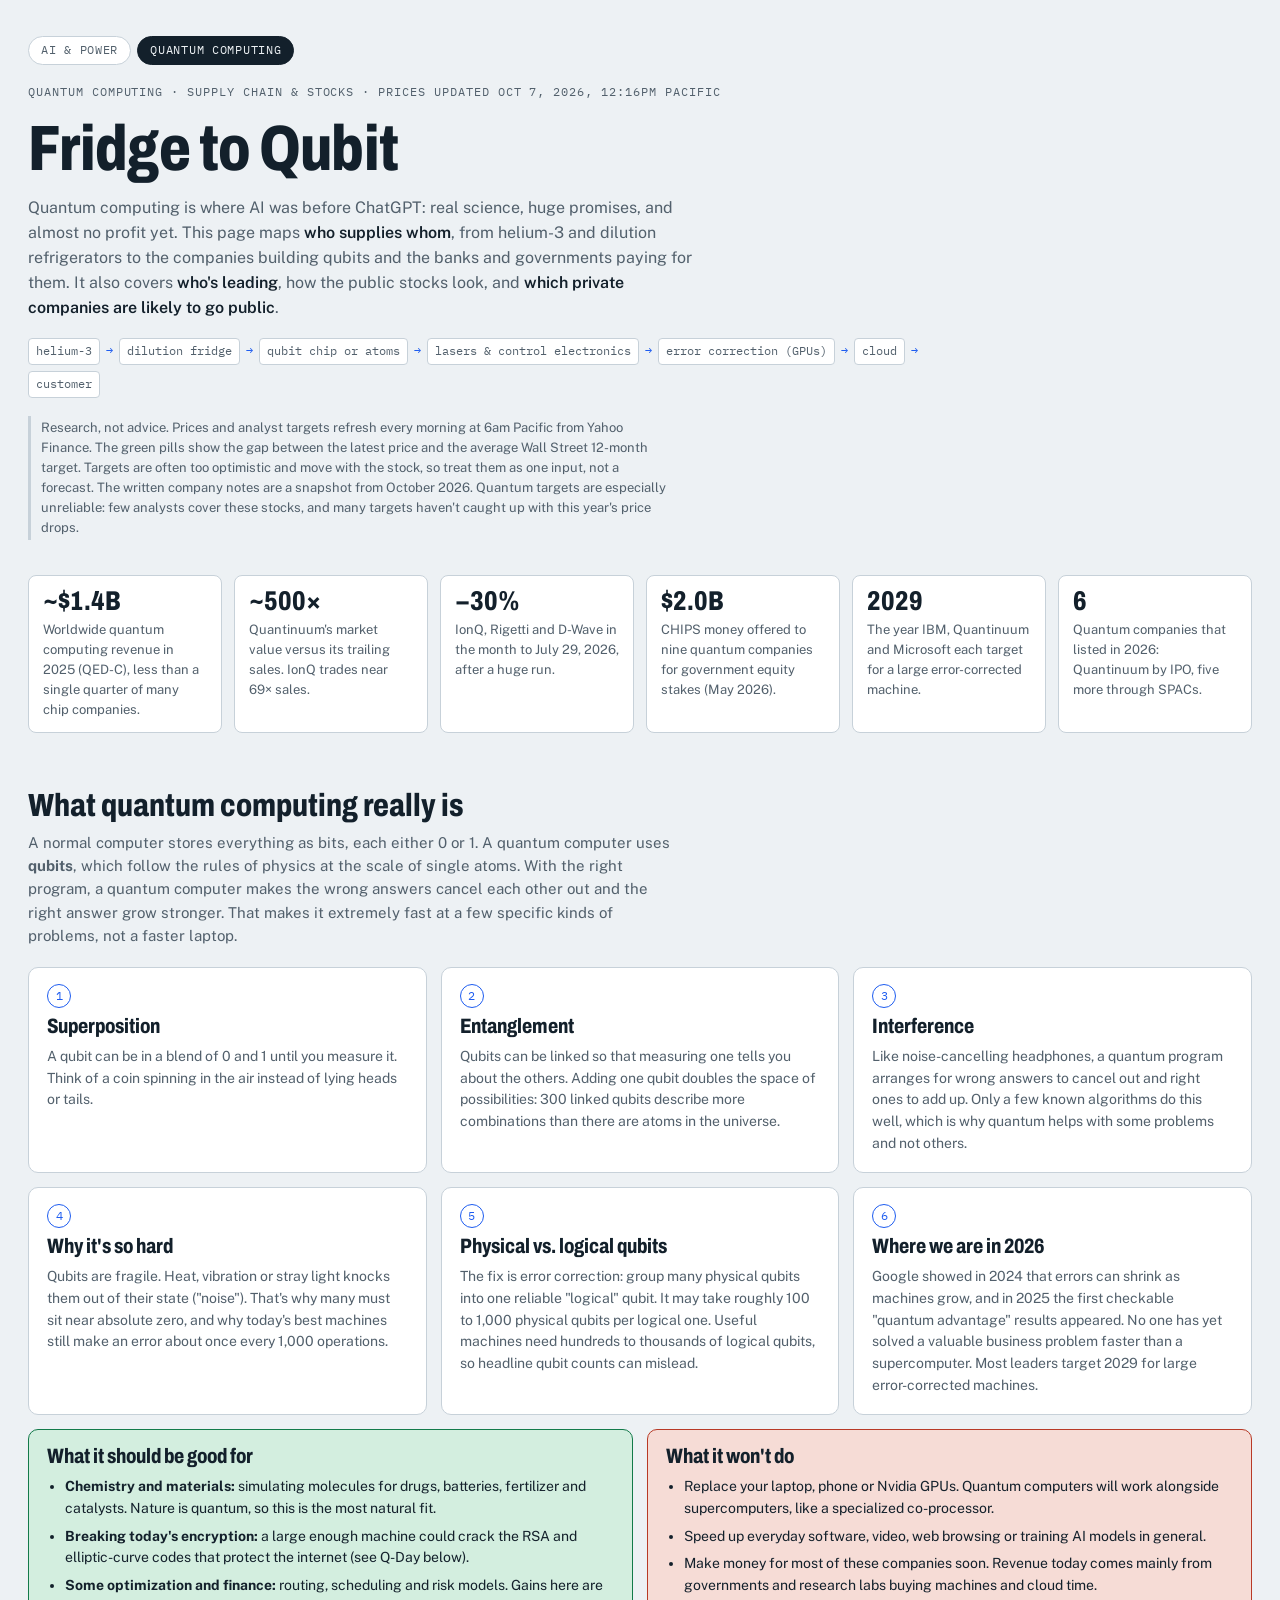
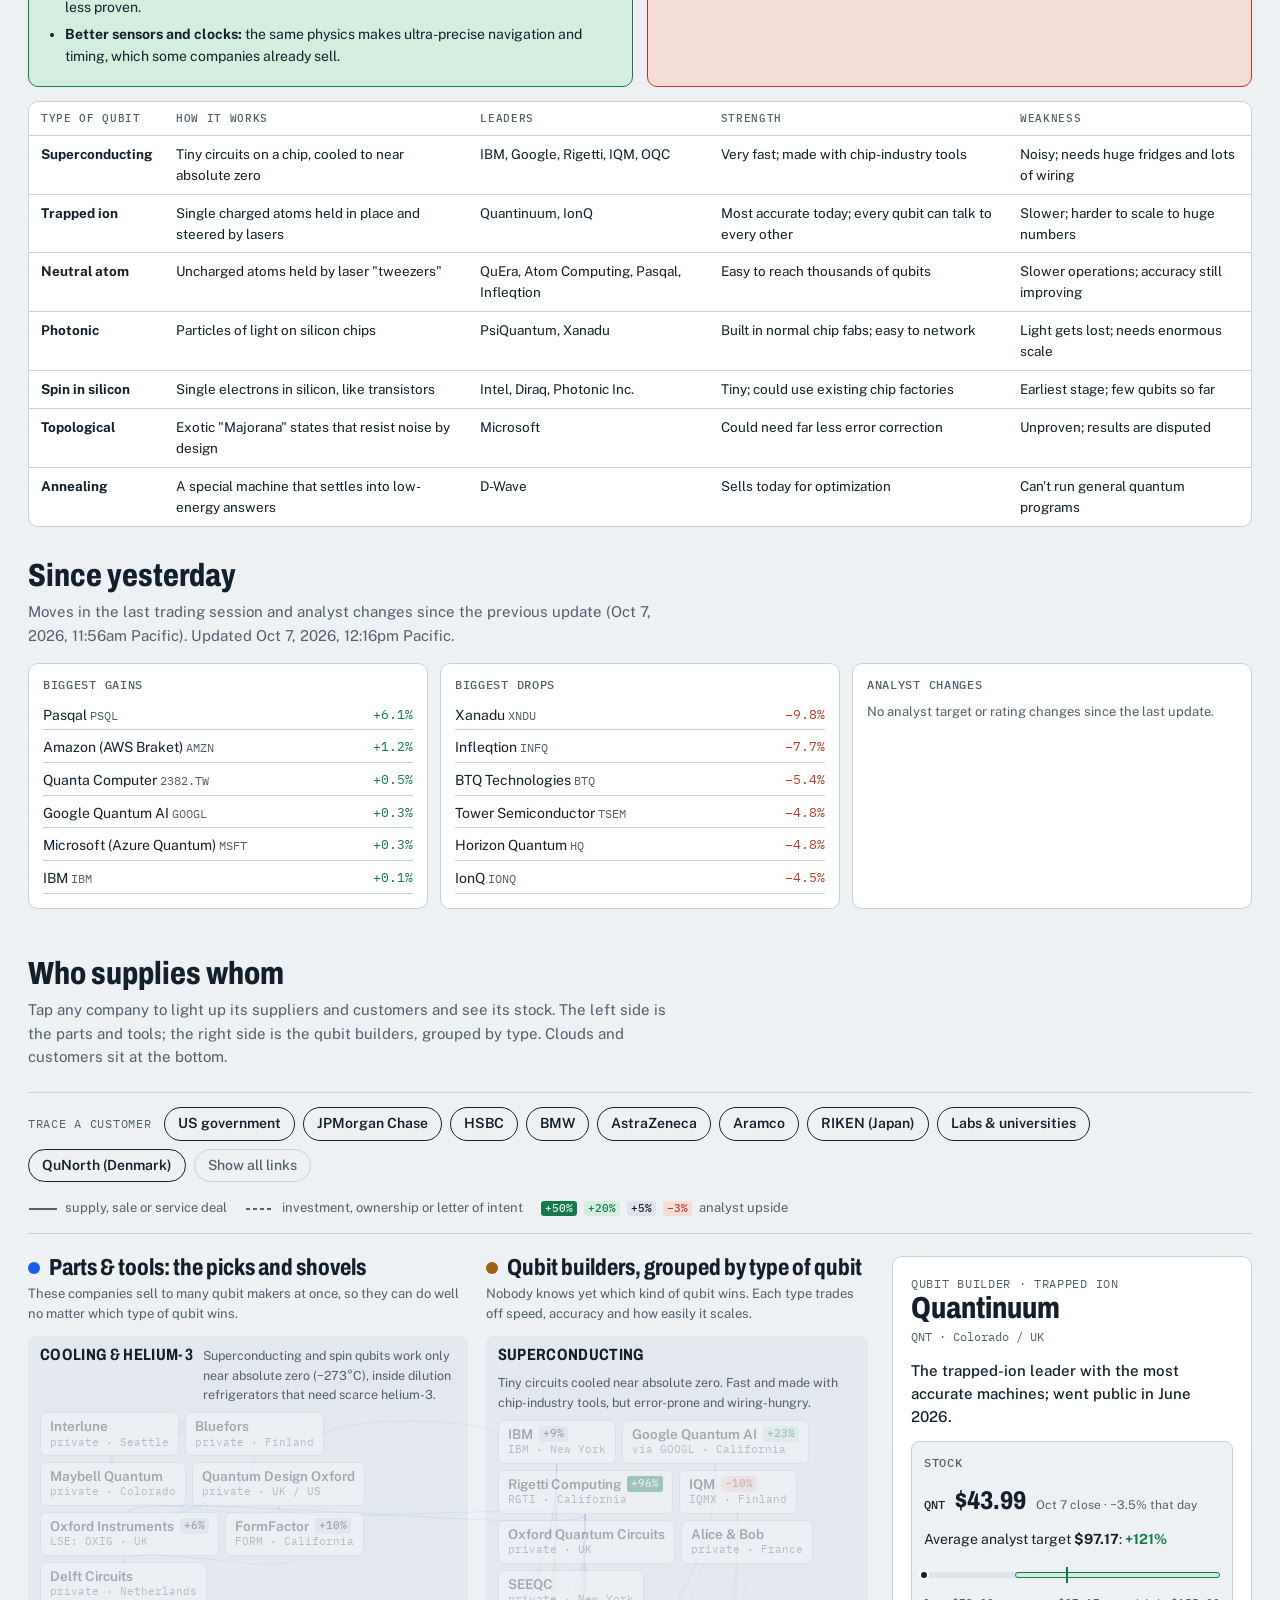
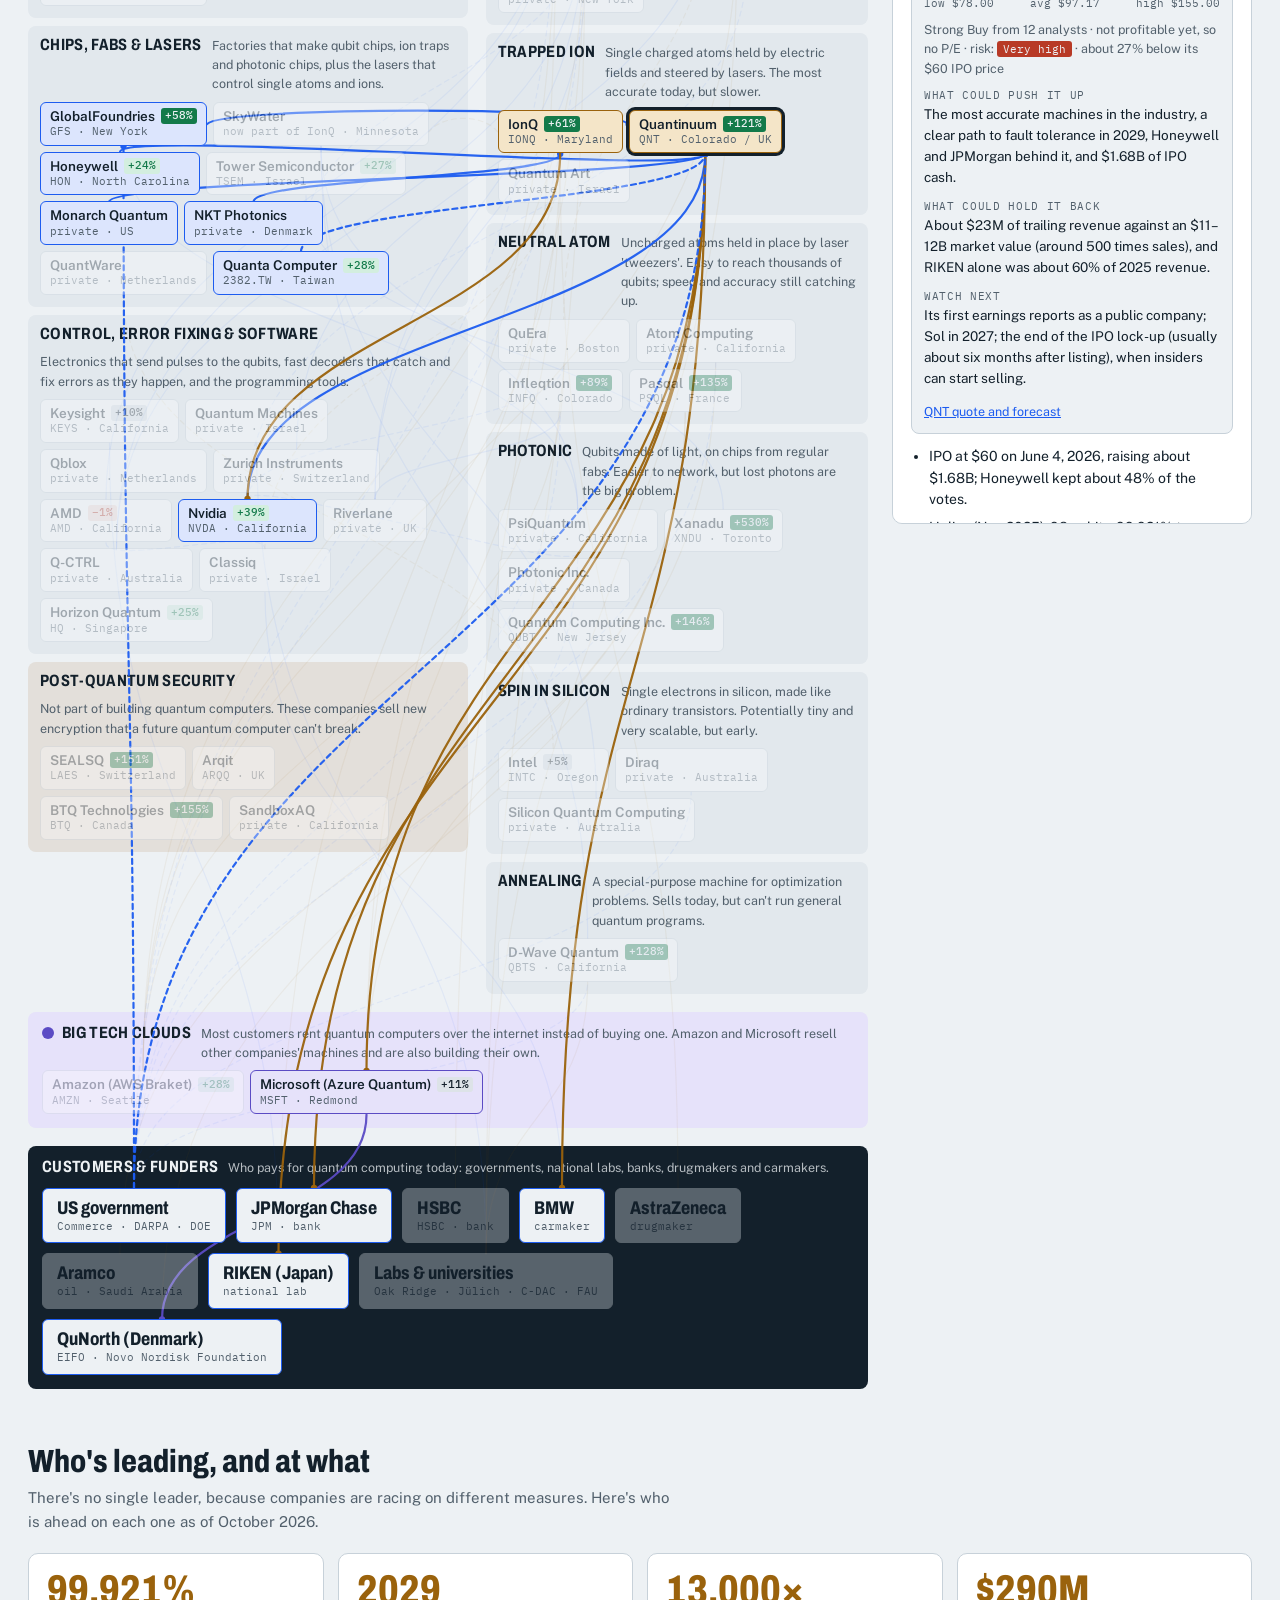
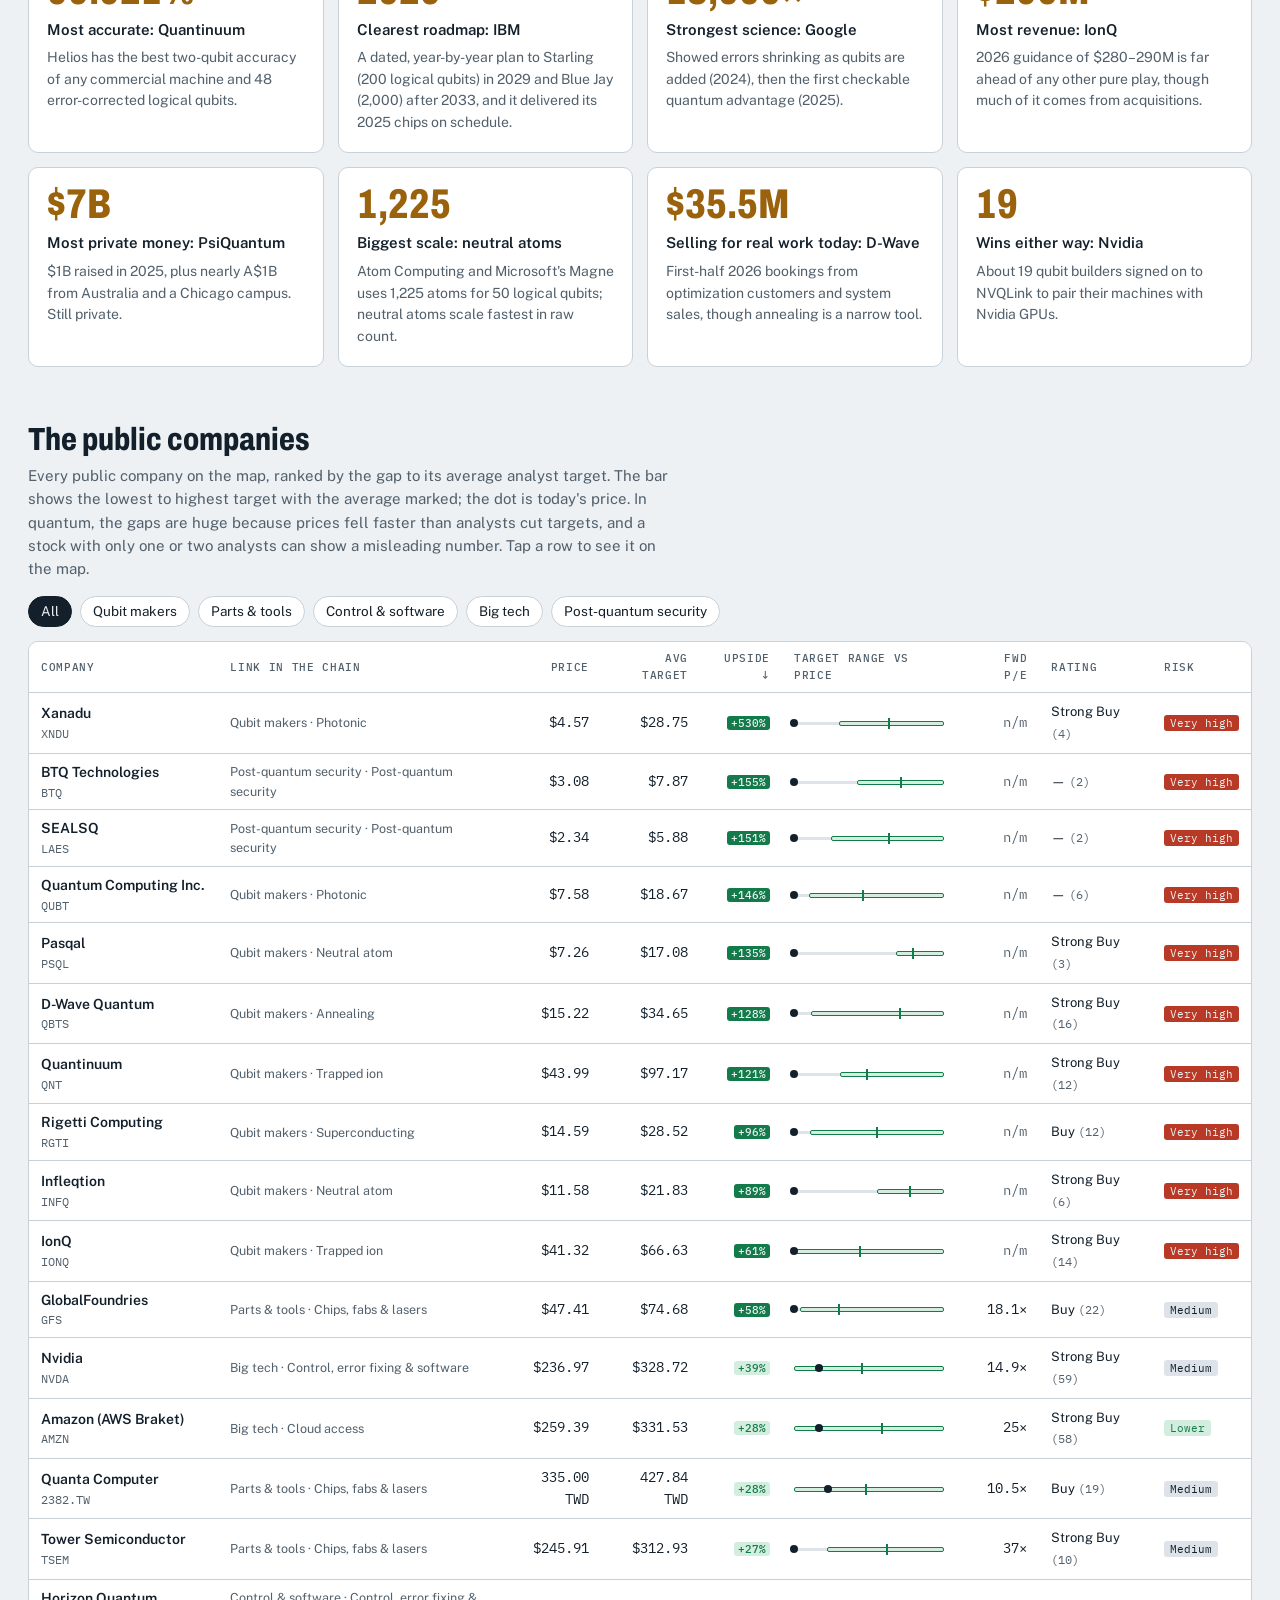
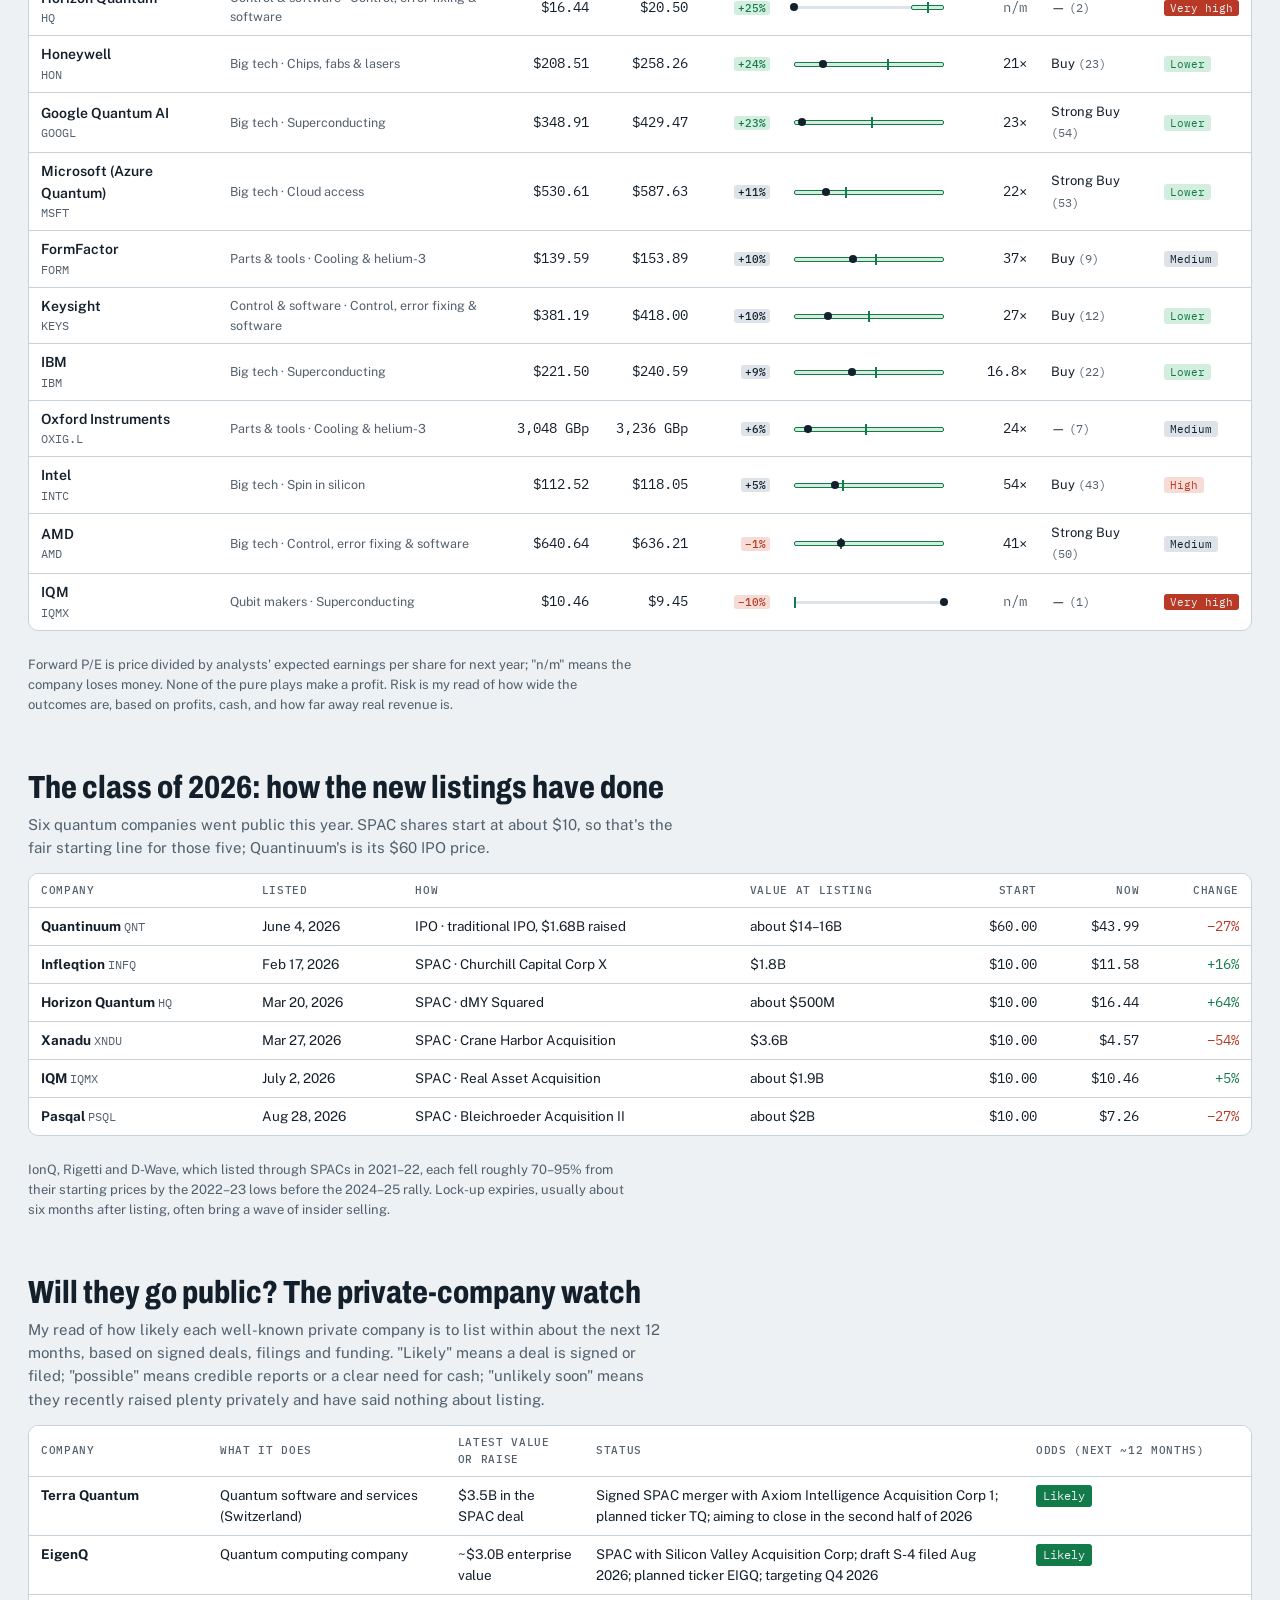
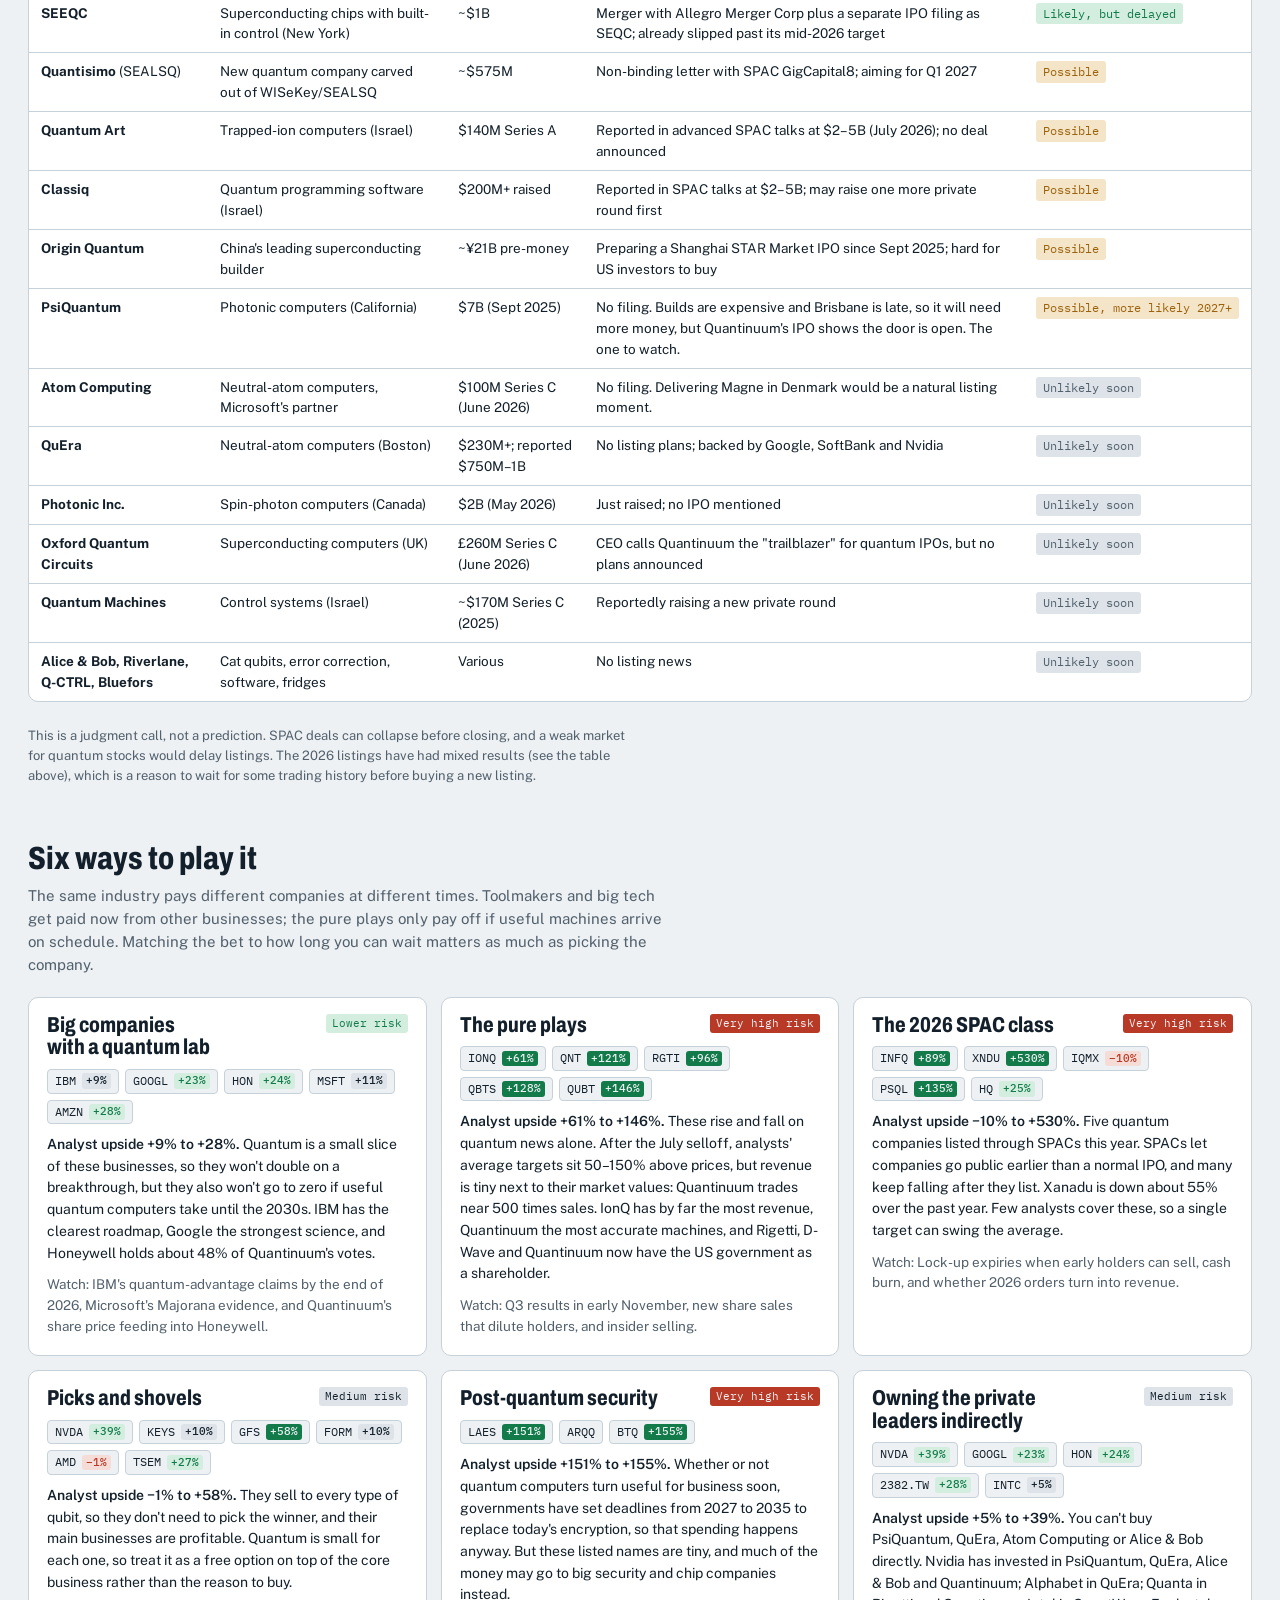
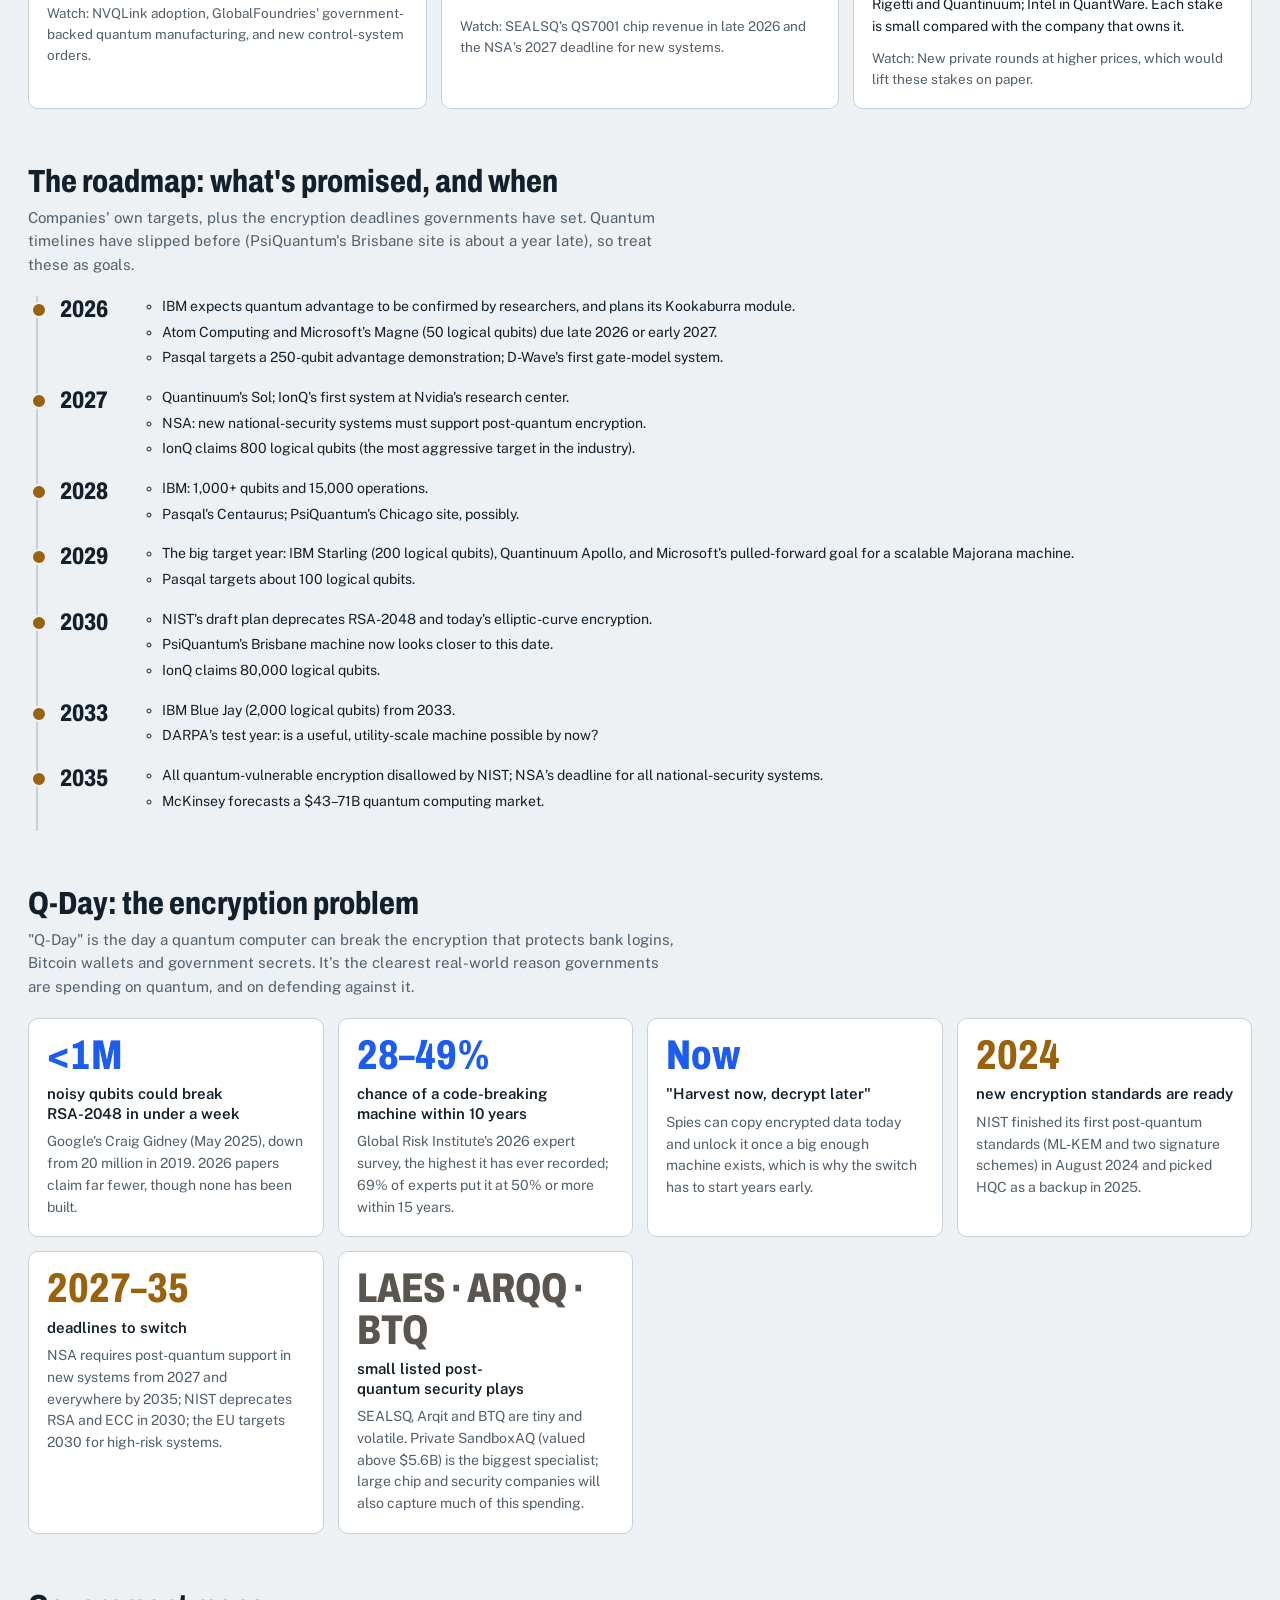
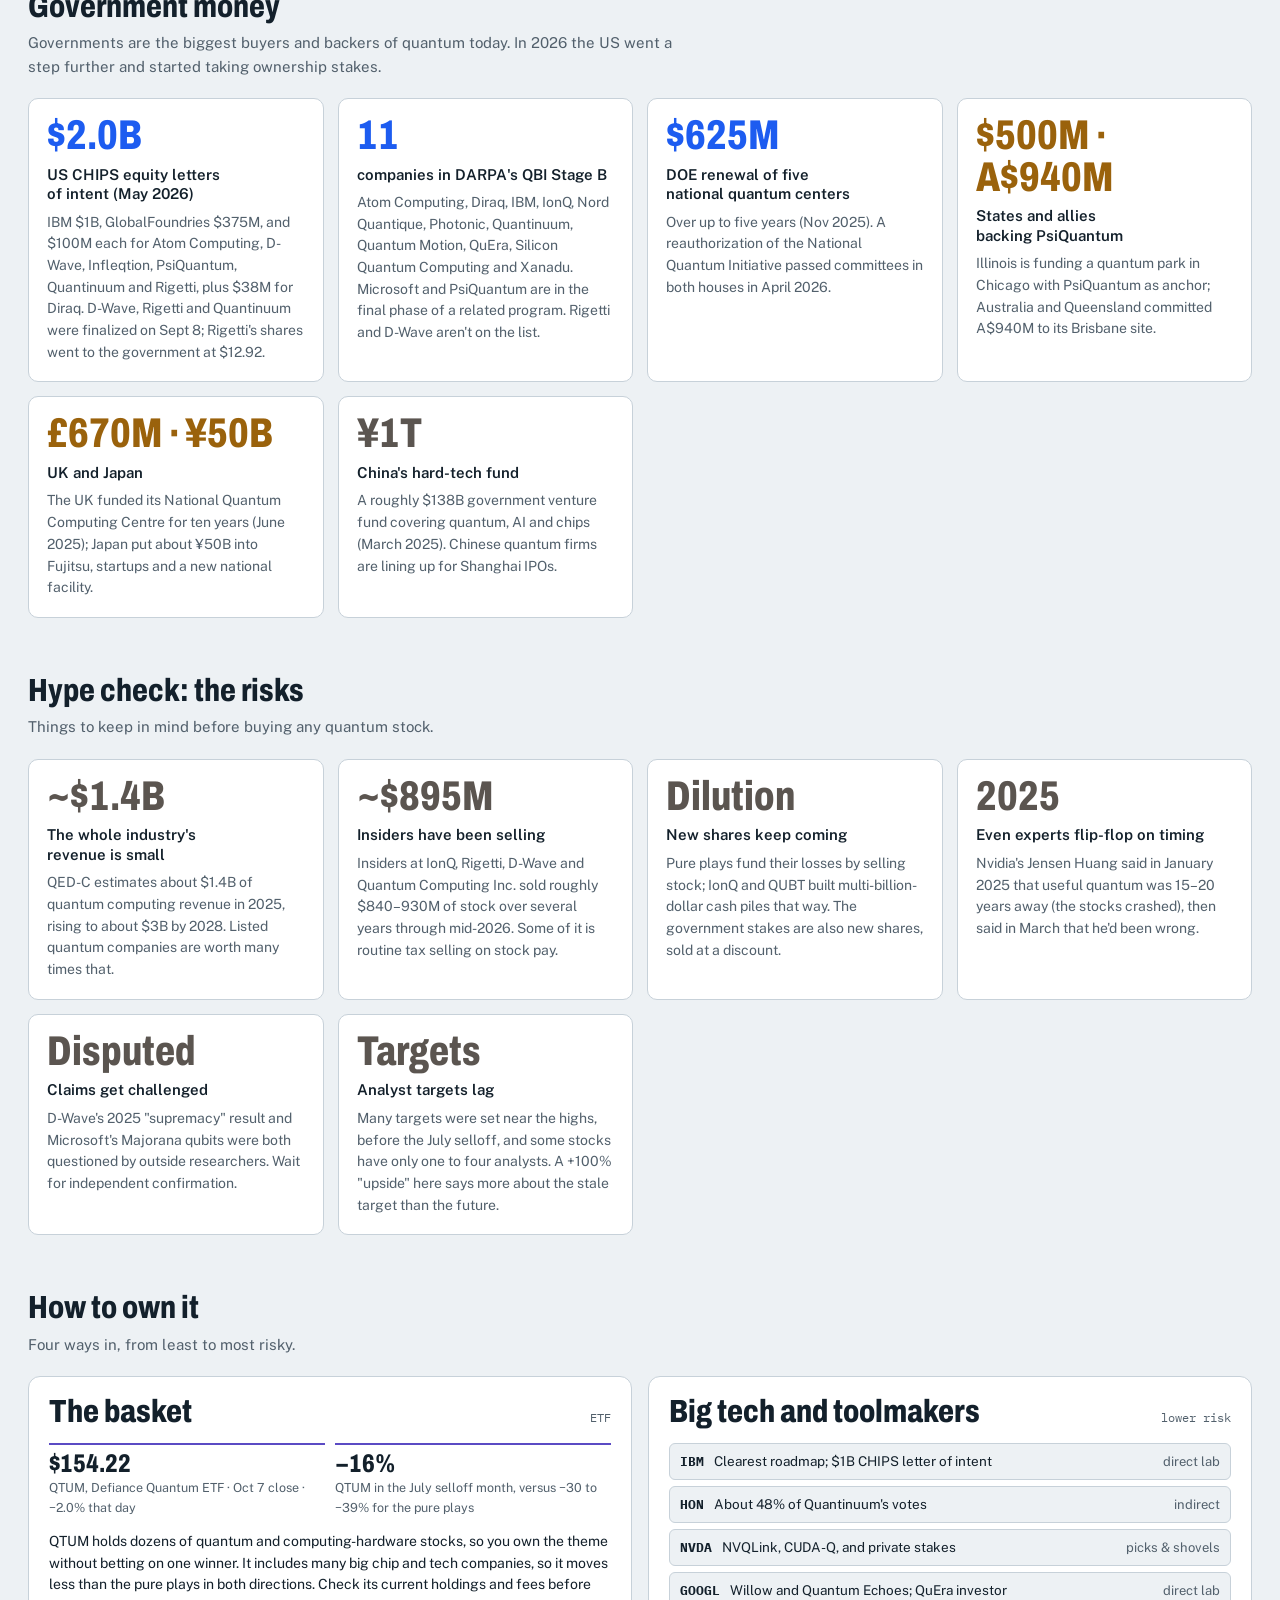
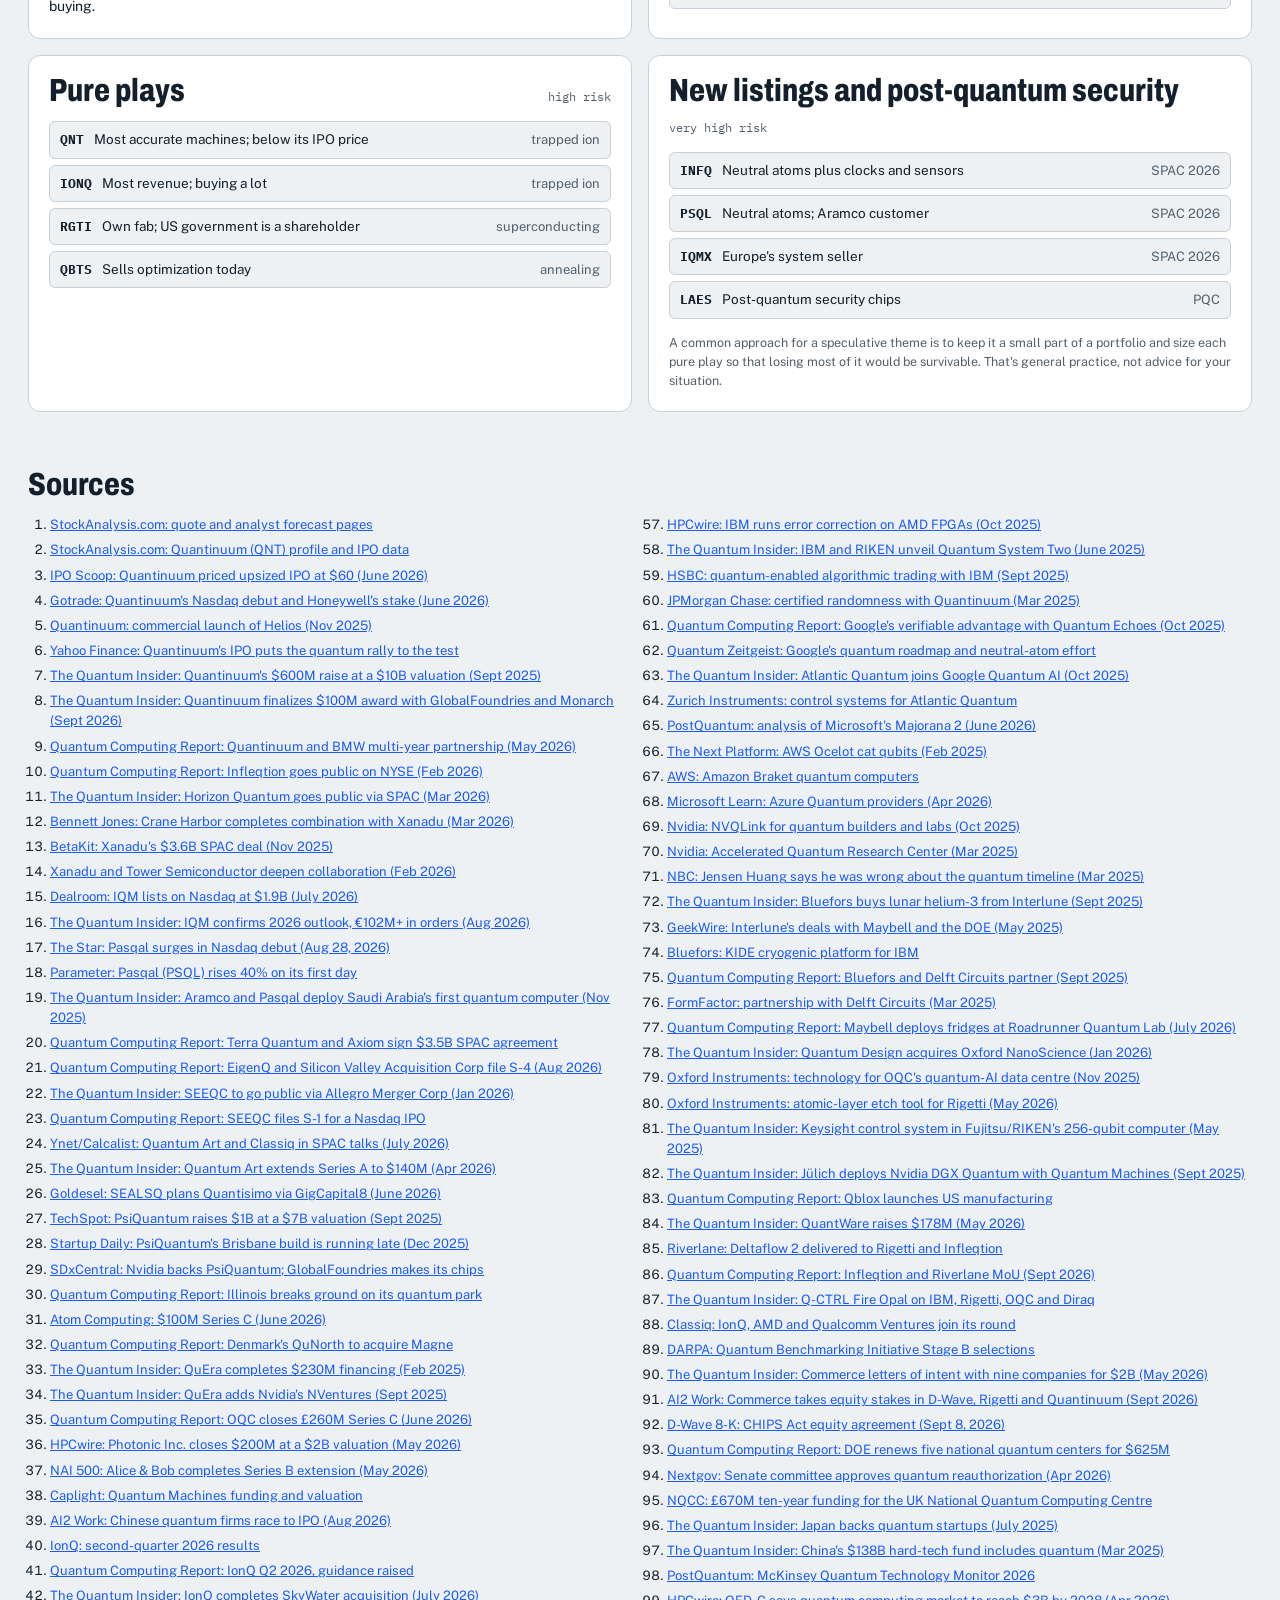
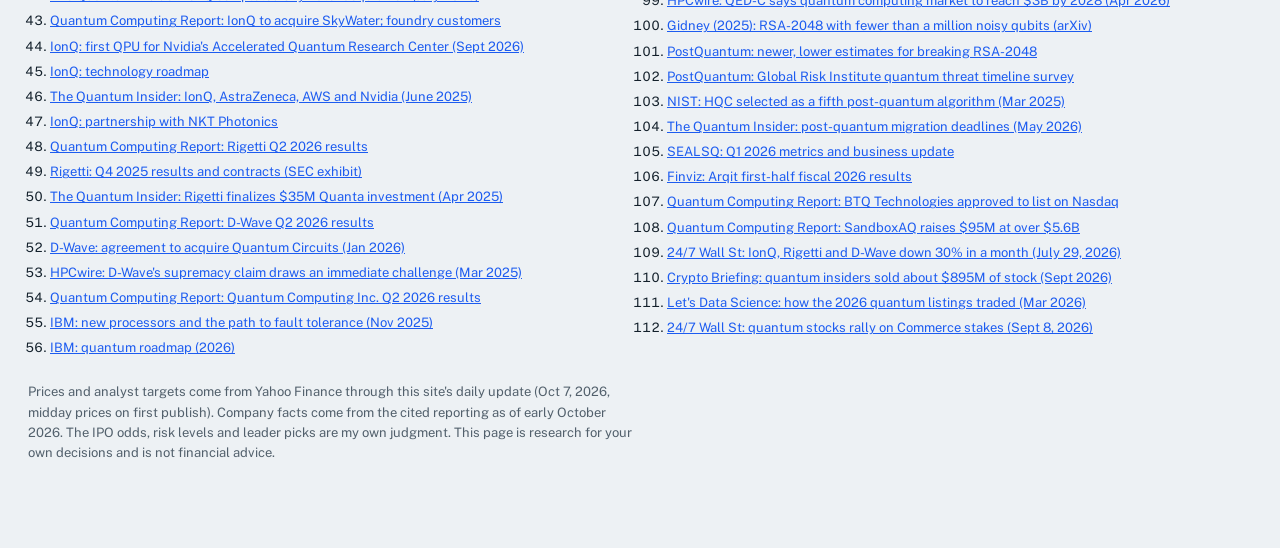
==== commit 910dad78: "Rebuild quantum page with fresh price snapshot Co-Authored-By: Claude Opus 5.5 <noreply@anthropic.co" ====
--- a/quantum.html
+++ b/quantum.html
@@ -1099,8 +1099,8 @@
 ];
 
 
-/* price snapshot baked in at build time (Oct 7, 2026, 11:56am Pacific); replaced by live data when it loads */
-const SNAP = {"cameco":{"px":89.15,"avg":126.7771,"lo":83.0955,"hi":169.0442,"n":11,"r":"Buy","fpe":49.0684,"cur":"USD","chg1d":-4.16},"uec":{"px":9.475,"avg":16.1182,"lo":10.0,"hi":26.75,"n":11,"r":"Buy","fpe":null,"cur":"USD","chg1d":-6.28},"bhp":{"px":85.355,"avg":77.5833,"lo":61.5,"hi":96.0,"n":6,"r":"Hold","fpe":18.2631,"cur":"USD","chg1d":-1.89},"sols":{"px":60.075,"avg":79.125,"lo":65.0,"hi":86.0,"n":8,"r":"Strong Buy","fpe":17.8045,"cur":"USD","chg1d":-1.95},"centrus":{"px":146.6219,"avg":247.3982,"lo":168.77,"hi":340.0,"n":17,"r":"Buy","fpe":38.3569,"cur":"USD","chg1d":-4.72},"aspi":{"px":2.765,"avg":13.0,"lo":11.0,"hi":15.0,"n":3,"r":"Strong Buy","fpe":null,"cur":"USD","chg1d":-2.98},"bwxt":{"px":141.995,"avg":216.4444,"lo":165.0,"hi":290.0,"n":16,"r":"Buy","fpe":27.1494,"cur":"USD","chg1d":-2.54},"constellation":{"px":299.38,"avg":341.532,"lo":290.0,"hi":395.0,"n":20,"r":"Buy","fpe":22.4757,"cur":"USD","chg1d":-0.34},"vistra":{"px":167.1301,"avg":210.25,"lo":106.0,"hi":305.0,"n":20,"r":"Strong Buy","fpe":16.045,"cur":"USD","chg1d":4.13},"talen":{"px":379.21,"avg":455.6471,"lo":307.0,"hi":560.0,"n":17,"r":"Buy","fpe":12.3301,"cur":"USD","chg1d":1.63},"nextera":{"px":76.985,"avg":97.421,"lo":56.0,"hi":114.0,"n":19,"r":"Buy","fpe":17.5365,"cur":"USD","chg1d":-1.15},"xenergy":{"px":14.2,"avg":34.375,"lo":9.0,"hi":57.0,"n":8,"r":"Buy","fpe":null,"cur":"USD","chg1d":-8.09},"oklo":{"px":36.765,"avg":75.775,"lo":14.0,"hi":130.0,"n":20,"r":"Buy","fpe":null,"cur":"USD","chg1d":-4.63},"tsmc":{"px":472.385,"avg":555.0094,"lo":440.0,"hi":700.0,"n":20,"r":"Strong Buy","fpe":21.5454,"cur":"USD","chg1d":-2.06},"skhynix":{"px":178.03,"avg":252.2143,"lo":152.0,"hi":355.0,"n":14,"r":"Buy","fpe":5.1639,"cur":"USD","chg1d":-2.48},"micron":{"px":1086.58,"avg":1535.5652,"lo":361.0,"hi":2200.0,"n":46,"r":"Strong Buy","fpe":5.2662,"cur":"USD","chg1d":3.92},"nvidia":{"px":236.72,"avg":328.7169,"lo":180.0,"hi":515.0,"n":59,"r":"Strong Buy","fpe":14.8744,"cur":"USD","chg1d":-1.05},"amd":{"px":644.22,"avg":636.208,"lo":365.0,"hi":1250.0,"n":50,"r":"Strong Buy","fpe":40.976,"cur":"USD","chg1d":-0.8},"broadcom":{"px":373.81,"avg":531.3149,"lo":215.88,"hi":715.0,"n":47,"r":"Strong Buy","fpe":19.2747,"cur":"USD","chg1d":-0.53},"marvell":{"px":282.57,"avg":293.8774,"lo":210.0,"hi":450.0,"n":43,"r":"Strong Buy","fpe":41.8662,"cur":"USD","chg1d":-1.55},"dell":{"px":579.6756,"avg":585.96,"lo":480.0,"hi":735.0,"n":25,"r":"Buy","fpe":19.9084,"cur":"USD","chg1d":0.99},"supermicro":{"px":44.865,"avg":42.375,"lo":15.0,"hi":60.0,"n":16,"r":"Hold","fpe":8.4239,"cur":"USD","chg1d":3.23},"gevernova":{"px":994.14,"avg":1230.341,"lo":940.0,"hi":1450.0,"n":33,"r":"Buy","fpe":39.4896,"cur":"USD","chg1d":-3.41},"eaton":{"px":429.485,"avg":481.5489,"lo":333.0,"hi":534.0,"n":26,"r":"Buy","fpe":26.4362,"cur":"USD","chg1d":-3.51},"vertiv":{"px":244.01,"avg":337.4286,"lo":236.0,"hi":427.0,"n":28,"r":"Strong Buy","fpe":26.5849,"cur":"USD","chg1d":-3.61},"peabody":{"px":24.785,"avg":31.5833,"lo":27.5,"hi":36.0,"n":6,"r":"Buy","fpe":8.6863,"cur":"USD","chg1d":-2.54},"core":{"px":89.09,"avg":109.5,"lo":105.0,"hi":118.0,"n":4,"r":"Buy","fpe":13.4071,"cur":"USD","chg1d":-1.24},"oracle":{"px":144.265,"avg":237.9742,"lo":110.0,"hi":400.0,"n":41,"r":"Buy","fpe":13.1184,"cur":"USD","chg1d":-0.35},"coreweave":{"px":87.91,"avg":140.5526,"lo":39.0,"hi":278.0,"n":38,"r":"Buy","fpe":null,"cur":"USD","chg1d":-4.15},"nebius":{"px":235.23,"avg":282.5263,"lo":84.0,"hi":410.0,"n":19,"r":"Buy","fpe":null,"cur":"USD","chg1d":-5.86},"iren":{"px":38.74,"avg":78.1389,"lo":40.0,"hi":139.0,"n":18,"r":"Buy","fpe":null,"cur":"USD","chg1d":-6.15},"apld":{"px":24.035,"avg":65.3667,"lo":22.0,"hi":93.0,"n":15,"r":"Strong Buy","fpe":null,"cur":"USD","chg1d":-5.15},"equinix":{"px":1037.76,"avg":1234.1936,"lo":1060.0,"hi":1380.0,"n":31,"r":"Strong Buy","fpe":56.0119,"cur":"USD","chg1d":-0.92},"dlr":{"px":181.69,"avg":223.4375,"lo":190.0,"hi":250.0,"n":32,"r":"Strong Buy","fpe":65.7801,"cur":"USD","chg1d":-1.6},"spacex":{"px":167.035,"avg":227.5385,"lo":140.0,"hi":450.0,"n":26,"r":"Buy","fpe":86.7476,"cur":"USD","chg1d":-2.84},"echostar":{"px":97.71,"avg":131.4444,"lo":103.0,"hi":156.0,"n":9,"r":"Strong Buy","fpe":4.2987,"cur":"USD","chg1d":-2.3},"caterpillar":{"px":811.44,"avg":970.7985,"lo":575.0,"hi":1155.0,"n":26,"r":"Buy","fpe":25.0205,"cur":"USD","chg1d":-6.02},"tesla":{"px":377.31,"avg":396.411,"lo":128.11,"hi":600.0,"n":38,"r":"Buy","fpe":175.8472,"cur":"USD","chg1d":-0.89},"arista":{"px":216.1,"avg":242.2072,"lo":190.0,"hi":289.0,"n":29,"r":"Strong Buy","fpe":41.5418,"cur":"USD","chg1d":0.34},"credo":{"px":219.175,"avg":279.0931,"lo":185.0,"hi":315.0,"n":20,"r":"Strong Buy","fpe":22.6172,"cur":"USD","chg1d":-0.75},"coherent":{"px":333.95,"avg":412.5201,"lo":280.0,"hi":500.0,"n":23,"r":"Buy","fpe":23.7762,"cur":"USD","chg1d":-1.3},"lumentum":{"px":1112.885,"avg":1161.9557,"lo":820.0,"hi":1400.0,"n":26,"r":"Strong Buy","fpe":31.2908,"cur":"USD","chg1d":-1.81},"corning":{"px":163.985,"avg":187.7059,"lo":129.0,"hi":238.0,"n":17,"r":"Buy","fpe":37.5393,"cur":"USD","chg1d":-2.95},"astera":{"px":381.94,"avg":389.9527,"lo":190.0,"hi":500.0,"n":23,"r":"Buy","fpe":59.739,"cur":"USD","chg1d":-2.02},"eqt":{"px":52.075,"avg":67.1923,"lo":52.0,"hi":81.0,"n":26,"r":"Strong Buy","fpe":13.8092,"cur":"USD","chg1d":-0.75},"williams":{"px":71.47,"avg":85.4583,"lo":69.0,"hi":103.0,"n":24,"r":"Strong Buy","fpe":27.0032,"cur":"USD","chg1d":-1.27},"dominion":{"px":61.465,"avg":71.9167,"lo":63.0,"hi":87.0,"n":12,"r":"Buy","fpe":16.1147,"cur":"USD","chg1d":-0.86},"southern":{"px":85.91,"avg":98.1316,"lo":79.0,"hi":112.0,"n":19,"r":"Hold","fpe":17.45,"cur":"USD","chg1d":0.55},"entergy":{"px":103.14,"avg":122.275,"lo":91.0,"hi":137.0,"n":20,"r":"Buy","fpe":20.2061,"cur":"USD","chg1d":-0.11},"aep":{"px":122.81,"avg":142.525,"lo":128.0,"hi":173.0,"n":20,"r":"Buy","fpe":17.9106,"cur":"USD","chg1d":0.94},"fcx":{"px":71.835,"avg":75.2727,"lo":30.0,"hi":87.0,"n":22,"r":"Buy","fpe":16.7375,"cur":"USD","chg1d":-1.0},"mp":{"px":46.228,"avg":73.4118,"lo":57.0,"hi":100.0,"n":17,"r":"Strong Buy","fpe":56.1674,"cur":"USD","chg1d":-4.74},"asml":{"px":1799.31,"avg":2099.231,"lo":866.7265,"hi":2913.3677,"n":16,"r":"Strong Buy","fpe":30.8947,"cur":"USD","chg1d":-1.9},"apple":{"px":336.75,"avg":328.0938,"lo":215.0,"hi":405.0,"n":39,"r":"Buy","fpe":35.1409,"cur":"USD","chg1d":0.94},"alibaba":{"px":106.87,"avg":185.414,"lo":95.2693,"hi":238.3872,"n":39,"r":"Strong Buy","fpe":11.5768,"cur":"USD","chg1d":-2.19},"microsoft":{"px":530.88,"avg":585.6149,"lo":440.0,"hi":870.0,"n":53,"r":"Strong Buy","fpe":22.4217,"cur":"USD","chg1d":0.3},"amazon":{"px":259.51,"avg":330.5919,"lo":230.0,"hi":405.0,"n":57,"r":"Strong Buy","fpe":24.7945,"cur":"USD","chg1d":1.26},"google":{"px":348.995,"avg":429.4741,"lo":340.0,"hi":515.0,"n":54,"r":"Strong Buy","fpe":23.0108,"cur":"USD","chg1d":0.38},"meta":{"px":727.12,"avg":794.9607,"lo":580.0,"hi":1000.0,"n":58,"r":"Strong Buy","fpe":20.8308,"cur":"USD","chg1d":-1.59},"kazatomprom":{"px":29.4,"avg":null,"lo":null,"hi":null,"n":null,"r":"Strong Buy","fpe":0.0135,"cur":"USD","chg1d":2.15},"samsung":{"px":268500.0,"avg":478627.88,"lo":290000.0,"hi":725000.0,"n":36,"r":"Strong Buy","fpe":3.7799,"cur":"KRW","chg1d":-1.29},"foxconn":{"px":252.0,"avg":347.45,"lo":260.0,"hi":435.0,"n":20,"r":"Buy","fpe":10.8967,"cur":"TWD","chg1d":-1.56},"quanta":{"px":335.0,"avg":427.8421,"lo":250.0,"hi":626.0,"n":19,"r":"Buy","fpe":10.4749,"cur":"TWD","chg1d":0.45},"wistron":{"px":185.0,"avg":270.0,"lo":165.0,"hi":400.0,"n":17,"r":"Strong Buy","fpe":7.6352,"cur":"TWD","chg1d":-2.37},"schneider":{"px":254.55,"avg":327.4905,"lo":262.0,"hi":370.0,"n":21,"r":"Buy","fpe":20.5546,"cur":"EUR","chg1d":-2.28},"ionq":{"px":41.375,"avg":66.6321,"lo":41.85,"hi":100.0,"n":14,"r":"Strong Buy","fpe":null,"cur":"USD","chg1d":-4.42},"rigetti":{"px":14.605,"avg":28.525,"lo":17.3,"hi":40.0,"n":12,"r":"Buy","fpe":null,"cur":"USD","chg1d":-3.72},"dwave":{"px":15.205,"avg":34.6475,"lo":18.36,"hi":43.0,"n":16,"r":"Strong Buy","fpe":null,"cur":"USD","chg1d":-3.7},"qci":{"px":7.585,"avg":18.6667,"lo":10.0,"hi":32.0,"n":6,"r":null,"fpe":null,"cur":"USD","chg1d":-3.5},"infleqtion":{"px":11.565,"avg":21.8333,"lo":19.0,"hi":25.0,"n":6,"r":"Strong Buy","fpe":null,"cur":"USD","chg1d":-7.78},"xanadu":{"px":4.575,"avg":28.75,"lo":16.0,"hi":43.0,"n":4,"r":"Strong Buy","fpe":null,"cur":"USD","chg1d":-9.58},"horizonq":{"px":16.4401,"avg":20.5,"lo":20.0,"hi":21.0,"n":2,"r":null,"fpe":null,"cur":"USD","chg1d":-4.75},"quantinuum":{"px":43.909,"avg":97.1667,"lo":78.0,"hi":155.0,"n":12,"r":"Strong Buy","fpe":null,"cur":"USD","chg1d":-3.69},"iqm":{"px":10.39,"avg":9.4477,"lo":9.4477,"hi":9.4477,"n":1,"r":null,"fpe":null,"cur":"USD","chg1d":-4.42},"ibm":{"px":221.91,"avg":240.59,"lo":174.0,"hi":297.0,"n":22,"r":"Buy","fpe":16.8782,"cur":"USD","chg1d":0.28},"honeywell":{"px":208.56,"avg":258.2609,"lo":186.0,"hi":303.0,"n":23,"r":"Buy","fpe":21.1917,"cur":"USD","chg1d":-2.02},"keysight":{"px":382.1,"avg":418.0,"lo":350.0,"hi":487.0,"n":12,"r":null,"fpe":27.422,"cur":"USD","chg1d":-1.53},"gfs":{"px":47.4,"avg":74.6818,"lo":51.0,"hi":140.0,"n":22,"r":"Buy","fpe":18.0104,"cur":"USD","chg1d":-2.53},"sealsq":{"px":2.34,"avg":5.875,"lo":3.75,"hi":8.0,"n":2,"r":null,"fpe":null,"cur":"USD","chg1d":-3.31},"arqit":{"px":22.4501,"avg":null,"lo":null,"hi":null,"n":null,"r":null,"fpe":null,"cur":"USD","chg1d":-4.18},"oxinst":{"px":3048.0,"avg":3235.7139,"lo":3000.0,"hi":3500.0,"n":7,"r":null,"fpe":24.0789,"cur":"GBp","chg1d":-2.06},"intel":{"px":112.57,"avg":118.0465,"lo":80.0,"hi":200.0,"n":43,"r":"Buy","fpe":54.0508,"cur":"USD","chg1d":0.06},"formfactor":{"px":139.63,"avg":153.8889,"lo":100.0,"hi":200.0,"n":9,"r":"Buy","fpe":36.8719,"cur":"USD","chg1d":-1.18},"qtum":{"px":154.45,"avg":null,"lo":null,"hi":null,"n":null,"r":null,"fpe":null,"cur":"USD","chg1d":-1.87}};
+/* price snapshot baked in at build time (Oct 7, 2026, 12:16pm Pacific); replaced by live data when it loads */
+const SNAP = {"cameco":{"px":89.09,"avg":126.7575,"lo":83.0827,"hi":169.0181,"n":11,"r":"Buy","fpe":49.0354,"cur":"USD","chg1d":-4.22},"uec":{"px":9.465,"avg":16.1182,"lo":10.0,"hi":26.75,"n":11,"r":"Buy","fpe":null,"cur":"USD","chg1d":-6.38},"bhp":{"px":85.3721,"avg":77.5833,"lo":61.5,"hi":96.0,"n":6,"r":"Hold","fpe":18.2667,"cur":"USD","chg1d":-1.87},"sols":{"px":60.175,"avg":79.125,"lo":65.0,"hi":86.0,"n":8,"r":"Strong Buy","fpe":17.8249,"cur":"USD","chg1d":-1.79},"centrus":{"px":146.47,"avg":247.3982,"lo":168.77,"hi":340.0,"n":17,"r":"Buy","fpe":38.3172,"cur":"USD","chg1d":-4.82},"aspi":{"px":2.785,"avg":13.0,"lo":11.0,"hi":15.0,"n":3,"r":"Strong Buy","fpe":null,"cur":"USD","chg1d":-2.28},"bwxt":{"px":141.37,"avg":215.5069,"lo":150.0,"hi":290.0,"n":16,"r":"Buy","fpe":27.0299,"cur":"USD","chg1d":-2.97},"constellation":{"px":298.365,"avg":341.532,"lo":290.0,"hi":395.0,"n":20,"r":"Buy","fpe":22.3995,"cur":"USD","chg1d":-0.68},"vistra":{"px":167.09,"avg":210.25,"lo":106.0,"hi":305.0,"n":20,"r":"Strong Buy","fpe":16.0411,"cur":"USD","chg1d":4.11},"talen":{"px":377.585,"avg":455.6471,"lo":307.0,"hi":560.0,"n":17,"r":"Buy","fpe":12.2773,"cur":"USD","chg1d":1.2},"nextera":{"px":76.88,"avg":97.421,"lo":56.0,"hi":114.0,"n":19,"r":"Buy","fpe":17.5126,"cur":"USD","chg1d":-1.28},"xenergy":{"px":14.17,"avg":34.375,"lo":9.0,"hi":57.0,"n":8,"r":"Buy","fpe":null,"cur":"USD","chg1d":-8.28},"oklo":{"px":36.7886,"avg":75.775,"lo":14.0,"hi":130.0,"n":20,"r":"Buy","fpe":null,"cur":"USD","chg1d":-4.57},"tsmc":{"px":471.49,"avg":555.0094,"lo":440.0,"hi":700.0,"n":20,"r":"Strong Buy","fpe":21.5046,"cur":"USD","chg1d":-2.24},"skhynix":{"px":177.6,"avg":252.2143,"lo":152.0,"hi":355.0,"n":14,"r":"Strong Buy","fpe":5.1514,"cur":"USD","chg1d":-2.72},"micron":{"px":1083.0,"avg":1535.5652,"lo":361.0,"hi":2200.0,"n":46,"r":"Strong Buy","fpe":5.2488,"cur":"USD","chg1d":3.58},"nvidia":{"px":236.975,"avg":328.7169,"lo":180.0,"hi":515.0,"n":59,"r":"Strong Buy","fpe":14.8904,"cur":"USD","chg1d":-0.95},"amd":{"px":640.64,"avg":636.208,"lo":365.0,"hi":1250.0,"n":50,"r":"Strong Buy","fpe":40.7483,"cur":"USD","chg1d":-1.35},"broadcom":{"px":373.005,"avg":531.3149,"lo":215.88,"hi":715.0,"n":47,"r":"Strong Buy","fpe":19.2332,"cur":"USD","chg1d":-0.75},"marvell":{"px":283.195,"avg":330.1564,"lo":210.0,"hi":450.0,"n":43,"r":"Strong Buy","fpe":39.4164,"cur":"USD","chg1d":-1.33},"dell":{"px":581.16,"avg":585.96,"lo":480.0,"hi":735.0,"n":25,"r":"Buy","fpe":19.9594,"cur":"USD","chg1d":1.25},"supermicro":{"px":45.595,"avg":41.8667,"lo":15.0,"hi":60.0,"n":15,"r":"Hold","fpe":8.561,"cur":"USD","chg1d":4.91},"gevernova":{"px":995.21,"avg":1230.341,"lo":940.0,"hi":1450.0,"n":33,"r":"Buy","fpe":39.5321,"cur":"USD","chg1d":-3.3},"eaton":{"px":430.0,"avg":481.5489,"lo":333.0,"hi":534.0,"n":26,"r":"Buy","fpe":26.4679,"cur":"USD","chg1d":-3.39},"vertiv":{"px":244.28,"avg":337.4286,"lo":236.0,"hi":427.0,"n":28,"r":"Strong Buy","fpe":26.6143,"cur":"USD","chg1d":-3.5},"peabody":{"px":24.78,"avg":31.5833,"lo":27.5,"hi":36.0,"n":6,"r":"Buy","fpe":8.6846,"cur":"USD","chg1d":-2.56},"core":{"px":89.3252,"avg":109.5,"lo":105.0,"hi":118.0,"n":4,"r":"Buy","fpe":13.4425,"cur":"USD","chg1d":-0.98},"oracle":{"px":144.035,"avg":237.9742,"lo":110.0,"hi":400.0,"n":41,"r":"Buy","fpe":13.0974,"cur":"USD","chg1d":-0.51},"coreweave":{"px":87.98,"avg":141.4737,"lo":39.0,"hi":278.0,"n":38,"r":"Buy","fpe":null,"cur":"USD","chg1d":-4.08},"nebius":{"px":235.06,"avg":282.5263,"lo":84.0,"hi":410.0,"n":19,"r":"Buy","fpe":null,"cur":"USD","chg1d":-5.93},"iren":{"px":38.77,"avg":78.1389,"lo":40.0,"hi":139.0,"n":18,"r":"Buy","fpe":null,"cur":"USD","chg1d":-6.08},"apld":{"px":24.035,"avg":65.3667,"lo":22.0,"hi":93.0,"n":15,"r":"Strong Buy","fpe":null,"cur":"USD","chg1d":-5.15},"equinix":{"px":1039.79,"avg":1234.1936,"lo":1060.0,"hi":1380.0,"n":31,"r":"Strong Buy","fpe":56.1214,"cur":"USD","chg1d":-0.72},"dlr":{"px":181.91,"avg":223.4375,"lo":190.0,"hi":250.0,"n":32,"r":"Strong Buy","fpe":65.8598,"cur":"USD","chg1d":-1.48},"spacex":{"px":167.505,"avg":227.5385,"lo":140.0,"hi":450.0,"n":26,"r":"Buy","fpe":86.6541,"cur":"USD","chg1d":-2.57},"echostar":{"px":97.61,"avg":131.4444,"lo":103.0,"hi":156.0,"n":9,"r":"Strong Buy","fpe":4.2943,"cur":"USD","chg1d":-2.4},"caterpillar":{"px":811.29,"avg":970.7985,"lo":575.0,"hi":1155.0,"n":26,"r":"Buy","fpe":25.0158,"cur":"USD","chg1d":-6.04},"tesla":{"px":377.56,"avg":396.5689,"lo":128.11,"hi":600.0,"n":38,"r":"Buy","fpe":176.04,"cur":"USD","chg1d":-0.82},"arista":{"px":216.07,"avg":242.5521,"lo":190.0,"hi":289.0,"n":29,"r":"Strong Buy","fpe":41.536,"cur":"USD","chg1d":0.33},"credo":{"px":218.88,"avg":279.0931,"lo":185.0,"hi":315.0,"n":20,"r":"Strong Buy","fpe":22.5868,"cur":"USD","chg1d":-0.88},"coherent":{"px":334.39,"avg":412.5201,"lo":280.0,"hi":500.0,"n":23,"r":"Buy","fpe":23.8075,"cur":"USD","chg1d":-1.17},"lumentum":{"px":1112.6299,"avg":1161.9557,"lo":820.0,"hi":1400.0,"n":26,"r":"Strong Buy","fpe":31.2836,"cur":"USD","chg1d":-1.83},"corning":{"px":163.64,"avg":187.7059,"lo":129.0,"hi":238.0,"n":17,"r":"Buy","fpe":37.4604,"cur":"USD","chg1d":-3.15},"astera":{"px":383.0,"avg":389.9527,"lo":190.0,"hi":500.0,"n":23,"r":"Buy","fpe":59.9048,"cur":"USD","chg1d":-1.74},"eqt":{"px":52.315,"avg":67.1923,"lo":52.0,"hi":81.0,"n":26,"r":"Strong Buy","fpe":13.8728,"cur":"USD","chg1d":-0.3},"williams":{"px":71.63,"avg":85.4583,"lo":69.0,"hi":103.0,"n":24,"r":"Strong Buy","fpe":27.0753,"cur":"USD","chg1d":-1.05},"dominion":{"px":61.35,"avg":71.9167,"lo":63.0,"hi":87.0,"n":12,"r":"Buy","fpe":16.0845,"cur":"USD","chg1d":-1.05},"southern":{"px":85.7338,"avg":98.1316,"lo":79.0,"hi":112.0,"n":19,"r":"Hold","fpe":17.4142,"cur":"USD","chg1d":0.34},"entergy":{"px":103.02,"avg":122.275,"lo":91.0,"hi":137.0,"n":20,"r":"Buy","fpe":20.1826,"cur":"USD","chg1d":-0.22},"aep":{"px":122.48,"avg":142.525,"lo":128.0,"hi":173.0,"n":20,"r":"Buy","fpe":17.8625,"cur":"USD","chg1d":0.67},"fcx":{"px":71.97,"avg":76.6364,"lo":30.0,"hi":92.0,"n":22,"r":"Buy","fpe":16.769,"cur":"USD","chg1d":-0.81},"mp":{"px":46.105,"avg":73.0,"lo":57.0,"hi":100.0,"n":17,"r":"Strong Buy","fpe":56.0179,"cur":"USD","chg1d":-5.0},"asml":{"px":1796.215,"avg":2100.731,"lo":866.5323,"hi":2912.715,"n":16,"r":"Strong Buy","fpe":30.8472,"cur":"USD","chg1d":-2.07},"apple":{"px":337.19,"avg":328.0938,"lo":215.0,"hi":405.0,"n":39,"r":"Buy","fpe":35.1868,"cur":"USD","chg1d":1.07},"alibaba":{"px":106.5899,"avg":185.414,"lo":95.2693,"hi":238.3872,"n":39,"r":"Strong Buy","fpe":11.5463,"cur":"USD","chg1d":-2.44},"microsoft":{"px":530.61,"avg":587.6338,"lo":440.0,"hi":870.0,"n":53,"r":"Strong Buy","fpe":22.4101,"cur":"USD","chg1d":0.25},"amazon":{"px":259.39,"avg":331.53,"lo":230.0,"hi":405.0,"n":58,"r":"Strong Buy","fpe":24.783,"cur":"USD","chg1d":1.21},"google":{"px":348.91,"avg":429.4741,"lo":340.0,"hi":515.0,"n":54,"r":"Strong Buy","fpe":23.1503,"cur":"USD","chg1d":0.35},"meta":{"px":723.23,"avg":794.9607,"lo":580.0,"hi":1000.0,"n":58,"r":"Strong Buy","fpe":20.7194,"cur":"USD","chg1d":-2.12},"kazatomprom":{"px":29.4,"avg":null,"lo":null,"hi":null,"n":null,"r":"Strong Buy","fpe":0.0135,"cur":"USD","chg1d":2.15},"samsung":{"px":268500.0,"avg":478627.88,"lo":290000.0,"hi":725000.0,"n":36,"r":"Strong Buy","fpe":3.7667,"cur":"KRW","chg1d":-1.29},"foxconn":{"px":252.0,"avg":347.45,"lo":260.0,"hi":435.0,"n":20,"r":"Buy","fpe":10.8967,"cur":"TWD","chg1d":-1.56},"quanta":{"px":335.0,"avg":427.8421,"lo":250.0,"hi":626.0,"n":19,"r":"Buy","fpe":10.4749,"cur":"TWD","chg1d":0.45},"wistron":{"px":185.0,"avg":270.0,"lo":165.0,"hi":400.0,"n":17,"r":"Strong Buy","fpe":7.6352,"cur":"TWD","chg1d":-2.37},"schneider":{"px":254.55,"avg":327.4905,"lo":262.0,"hi":370.0,"n":21,"r":"Buy","fpe":20.5546,"cur":"EUR","chg1d":-2.28},"ionq":{"px":41.32,"avg":66.6321,"lo":41.85,"hi":100.0,"n":14,"r":"Strong Buy","fpe":null,"cur":"USD","chg1d":-4.55},"rigetti":{"px":14.585,"avg":28.525,"lo":17.3,"hi":40.0,"n":12,"r":"Buy","fpe":null,"cur":"USD","chg1d":-3.86},"dwave":{"px":15.225,"avg":34.6475,"lo":18.36,"hi":43.0,"n":16,"r":"Strong Buy","fpe":null,"cur":"USD","chg1d":-3.58},"qci":{"px":7.58,"avg":18.6667,"lo":10.0,"hi":32.0,"n":6,"r":null,"fpe":null,"cur":"USD","chg1d":-3.56},"infleqtion":{"px":11.58,"avg":21.8333,"lo":19.0,"hi":25.0,"n":6,"r":"Strong Buy","fpe":null,"cur":"USD","chg1d":-7.66},"xanadu":{"px":4.565,"avg":28.75,"lo":16.0,"hi":43.0,"n":4,"r":"Strong Buy","fpe":null,"cur":"USD","chg1d":-9.78},"horizonq":{"px":16.44,"avg":20.5,"lo":20.0,"hi":21.0,"n":2,"r":null,"fpe":null,"cur":"USD","chg1d":-4.75},"quantinuum":{"px":43.995,"avg":97.1667,"lo":78.0,"hi":155.0,"n":12,"r":"Strong Buy","fpe":null,"cur":"USD","chg1d":-3.5},"iqm":{"px":10.46,"avg":9.4467,"lo":9.4467,"hi":9.4467,"n":1,"r":null,"fpe":null,"cur":"USD","chg1d":-3.77},"ibm":{"px":221.5,"avg":240.59,"lo":174.0,"hi":297.0,"n":22,"r":"Buy","fpe":16.847,"cur":"USD","chg1d":0.09},"honeywell":{"px":208.515,"avg":258.2609,"lo":186.0,"hi":303.0,"n":23,"r":"Buy","fpe":21.1872,"cur":"USD","chg1d":-2.05},"keysight":{"px":381.195,"avg":418.0,"lo":350.0,"hi":487.0,"n":12,"r":"Buy","fpe":27.4803,"cur":"USD","chg1d":-1.76},"gfs":{"px":47.41,"avg":74.6818,"lo":51.0,"hi":140.0,"n":22,"r":"Buy","fpe":18.0671,"cur":"USD","chg1d":-2.51},"sealsq":{"px":2.3428,"avg":5.875,"lo":3.75,"hi":8.0,"n":2,"r":null,"fpe":null,"cur":"USD","chg1d":-3.19},"arqit":{"px":22.2801,"avg":null,"lo":null,"hi":null,"n":null,"r":null,"fpe":null,"cur":"USD","chg1d":-4.91},"oxinst":{"px":3048.0,"avg":3235.7139,"lo":3000.0,"hi":3500.0,"n":7,"r":null,"fpe":24.0789,"cur":"GBp","chg1d":-2.06},"intel":{"px":112.515,"avg":118.0465,"lo":80.0,"hi":200.0,"n":43,"r":"Buy","fpe":54.0244,"cur":"USD","chg1d":0.01},"formfactor":{"px":139.5916,"avg":153.8889,"lo":100.0,"hi":200.0,"n":9,"r":"Buy","fpe":36.8617,"cur":"USD","chg1d":-1.21},"qtum":{"px":154.225,"avg":null,"lo":null,"hi":null,"n":null,"r":null,"fpe":null,"cur":"USD","chg1d":-2.01},"pasqal":{"px":7.26,"avg":17.0833,"lo":15.7639,"hi":19.7043,"n":3,"r":"Strong Buy","fpe":null,"cur":"USD","chg1d":6.14},"btq":{"px":3.085,"avg":7.872,"lo":5.9038,"hi":9.8401,"n":2,"r":null,"fpe":null,"cur":"USD","chg1d":-5.37},"tower":{"px":245.91,"avg":312.925,"lo":270.0,"hi":355.0,"n":10,"r":"Strong Buy","fpe":36.6438,"cur":"USD","chg1d":-4.84}};
 const SNAP_D = "Oct 7";
 for (const [id, q] of Object.entries(SNAP)) {
   if (!S[id]) { if (id === "qtum") S.qtum = {tk: "QTUM"}; else continue; }
